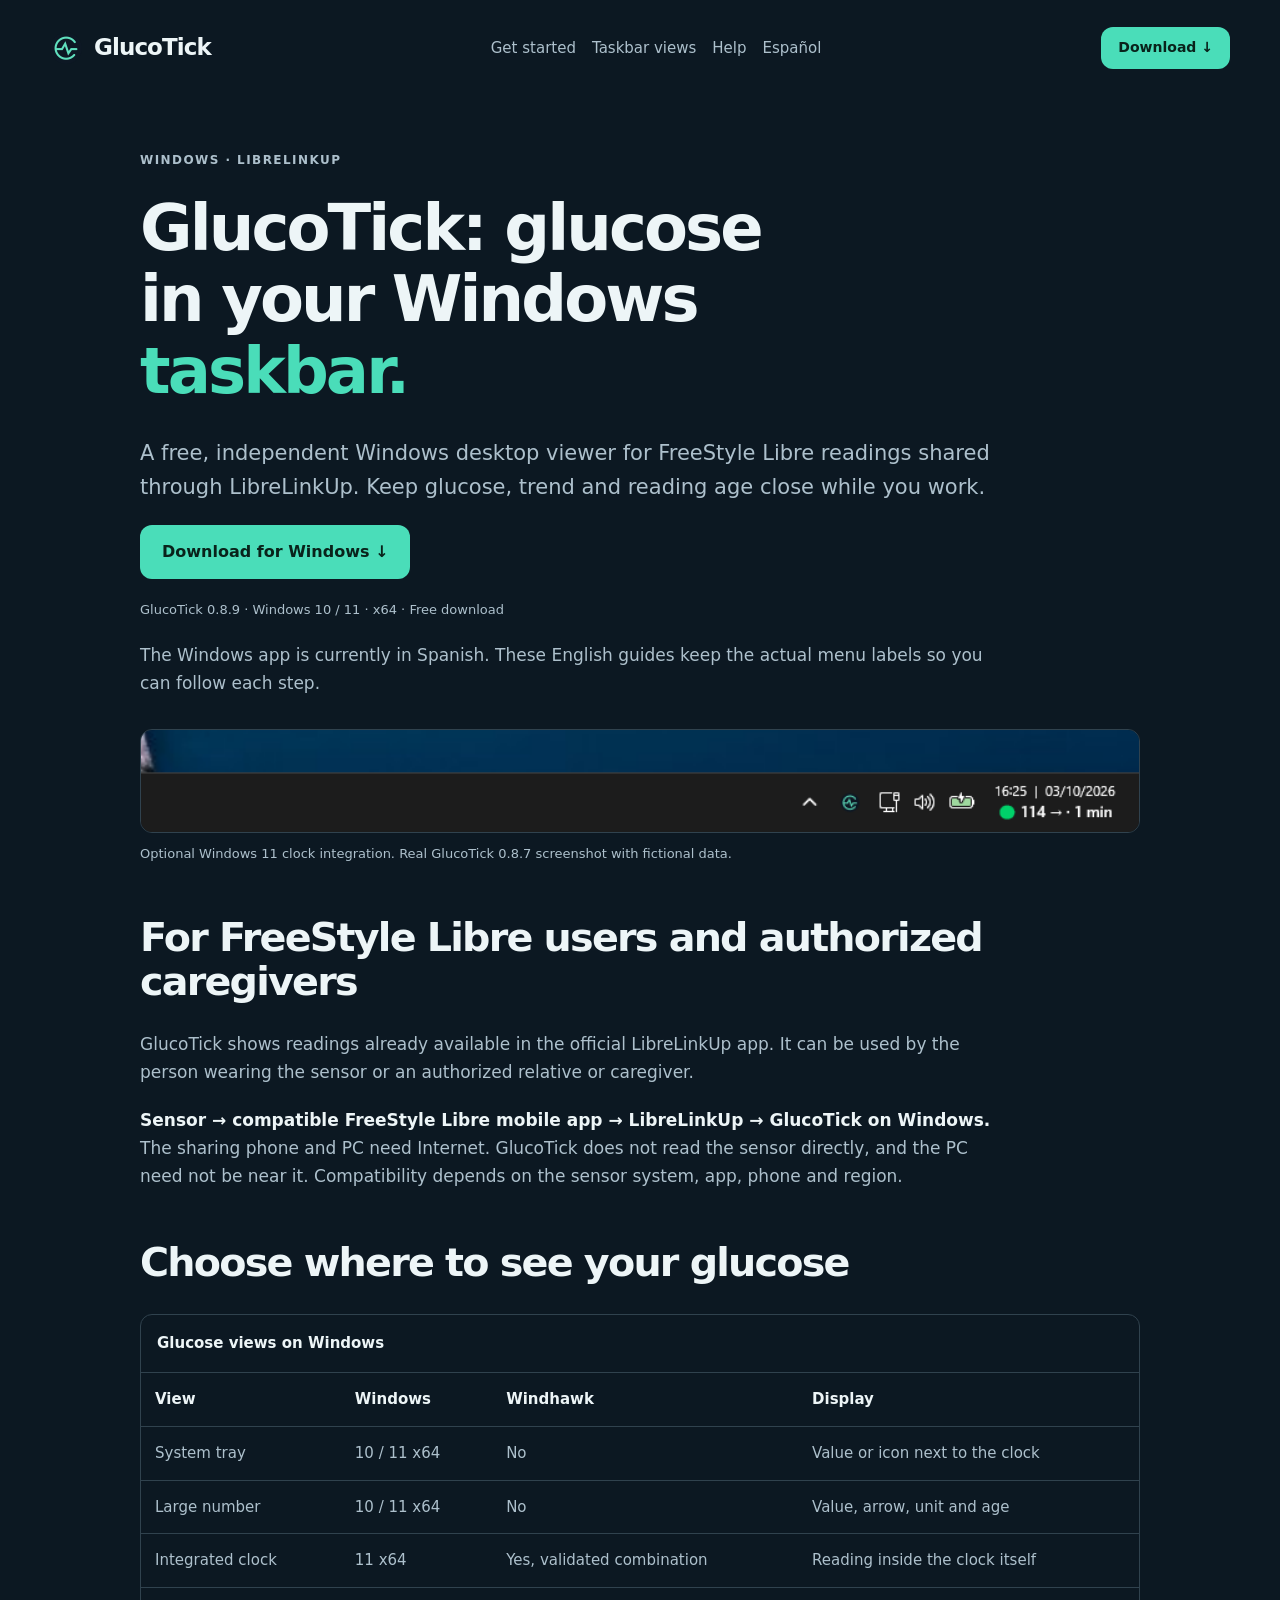
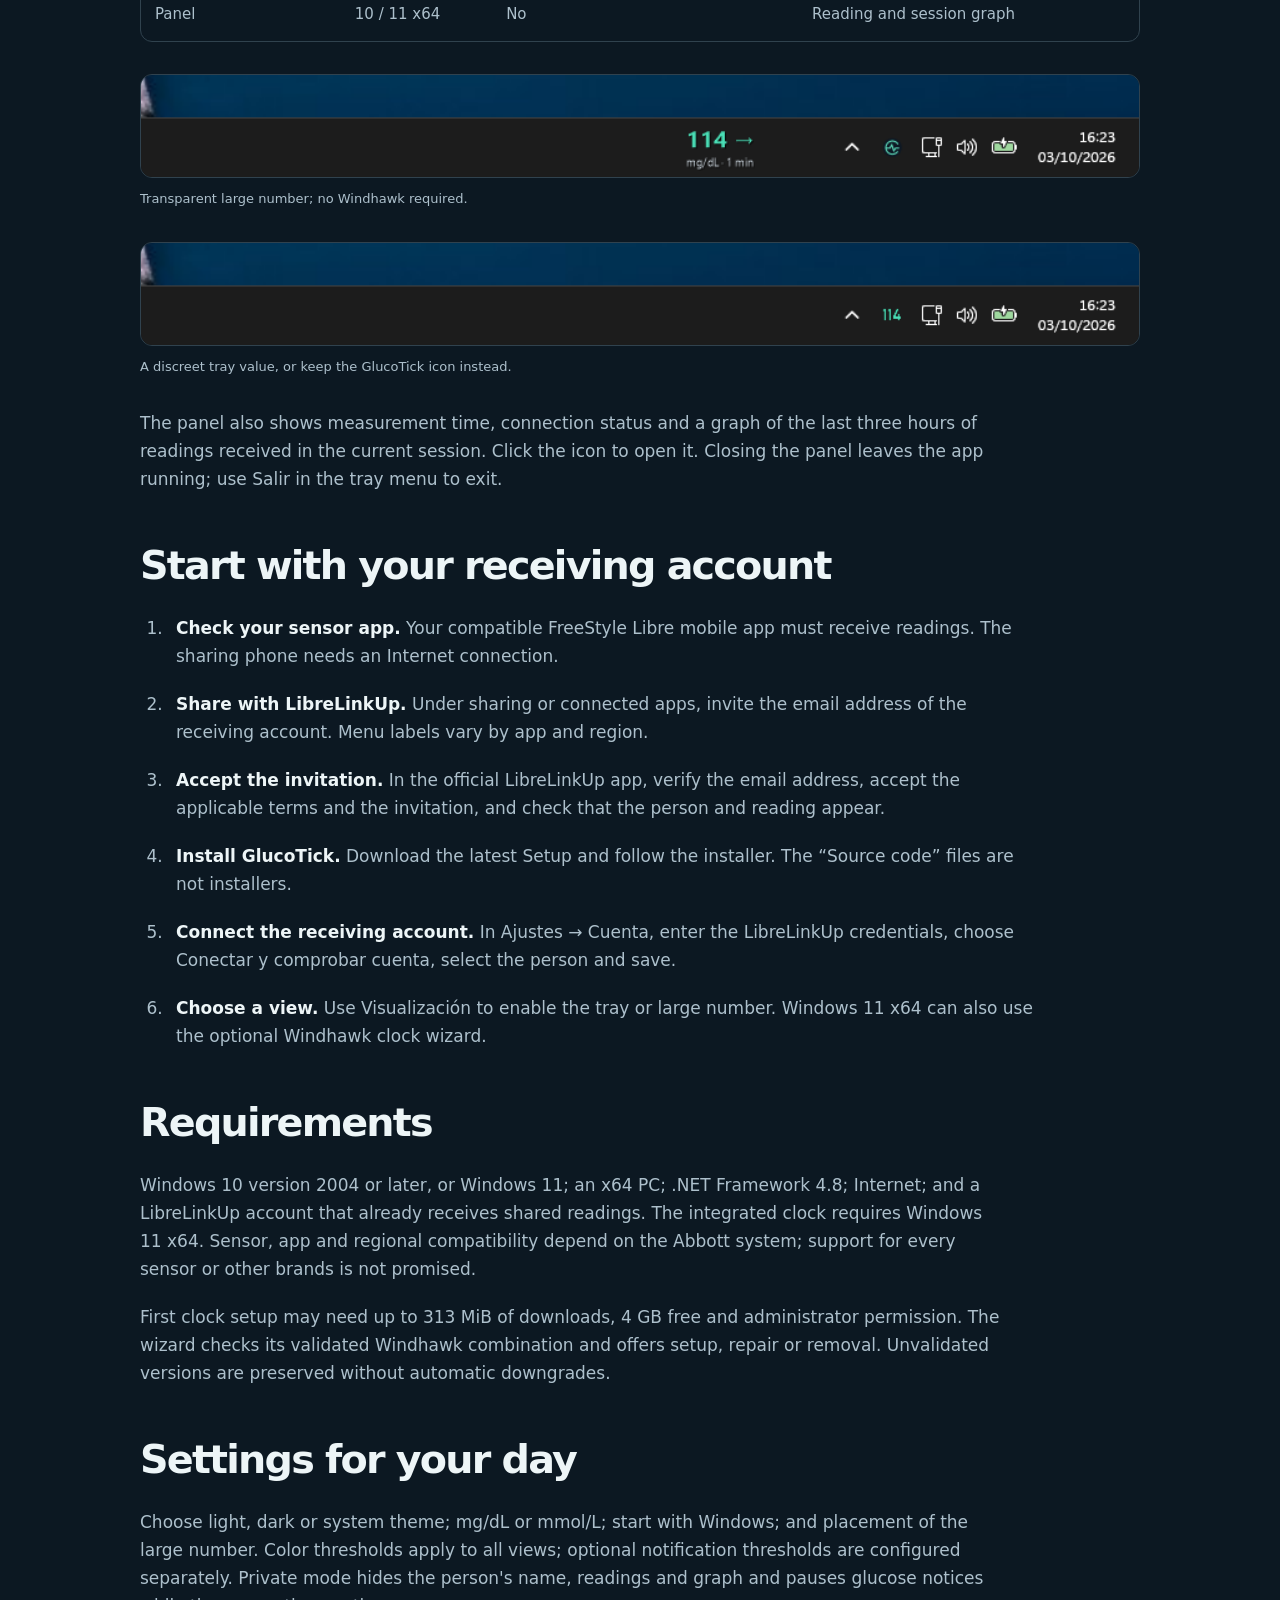
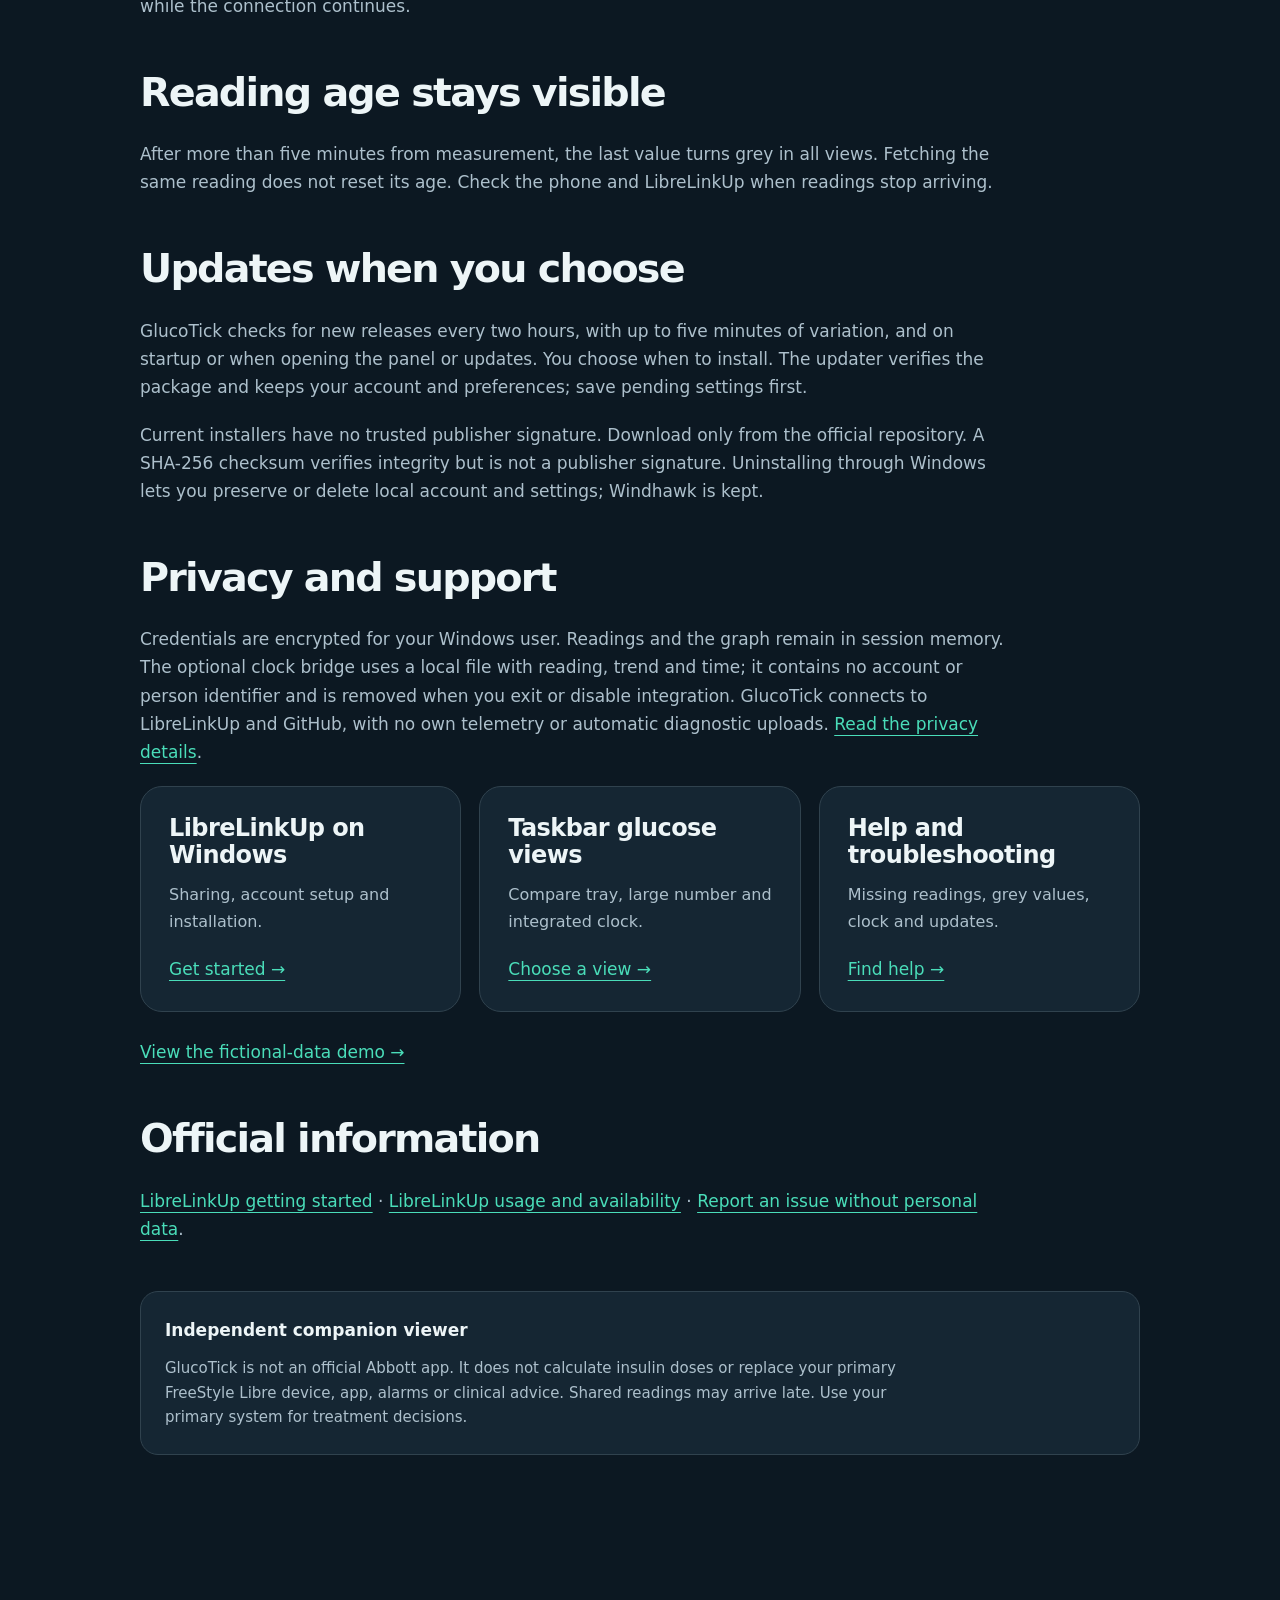
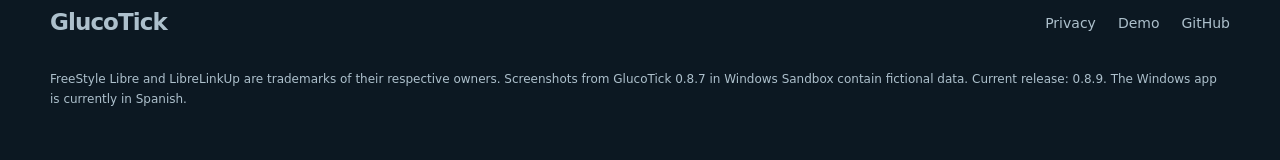
==== docs/en/index.html @ e8628e53 "Improve discovery with Windows guides, English pages and sitemap" ====
<!doctype html><html lang="en"><head><meta charset="utf-8"><meta name="viewport" content="width=device-width,initial-scale=1"><title>GlucoTick: glucose in the Windows taskbar with LibreLinkUp</title><meta name="description" content="View shared FreeStyle Libre glucose readings in the Windows taskbar, system tray or clock. Free independent LibreLinkUp viewer for Windows 10 and 11."><link rel="canonical" href="https://tiri14.github.io/glucotick-releases/en/"><link rel="alternate" hreflang="es" href="https://tiri14.github.io/glucotick-releases/"><link rel="alternate" hreflang="en" href="https://tiri14.github.io/glucotick-releases/en/"><link rel="alternate" hreflang="x-default" href="https://tiri14.github.io/glucotick-releases/"><meta property="og:type" content="website"><meta property="og:locale" content="en_US"><meta property="og:title" content="GlucoTick: glucose in the Windows taskbar with LibreLinkUp"><meta property="og:description" content="View shared FreeStyle Libre glucose readings in the Windows taskbar, system tray or clock. Free independent LibreLinkUp viewer for Windows 10 and 11."><meta property="og:url" content="https://tiri14.github.io/glucotick-releases/en/"><meta property="og:image" content="https://tiri14.github.io/glucotick-releases/assets/panel-dark.png"><meta property="og:image:alt" content="GlucoTick panel with fictional readings"><meta name="twitter:card" content="summary_large_image"><meta name="theme-color" content="#0c1822"><link rel="icon" href="../assets/icon.png?v=2"><link rel="stylesheet" href="../styles.css"><script src="../app.js" defer></script><script type="application/ld+json">{"@context":"https://schema.org","@type":"SoftwareApplication","@id":"https://tiri14.github.io/glucotick-releases/#software","name":"GlucoTick","url":"https://tiri14.github.io/glucotick-releases/en/","description":"Free independent Windows viewer for glucose readings shared through LibreLinkUp.","operatingSystem":"Windows 10 2004+ / Windows 11, x64","applicationCategory":"HealthApplication","softwareVersion":"0.8.9","inLanguage":"es","downloadUrl":"https://github.com/tiri14/glucotick-releases/releases/latest","image":"https://tiri14.github.io/glucotick-releases/assets/panel-dark.png","screenshot":["https://tiri14.github.io/glucotick-releases/assets/windows-reloj-integrado.png","https://tiri14.github.io/glucotick-releases/assets/windows-numero-grande.png","https://tiri14.github.io/glucotick-releases/assets/windows-bandeja-glucosa.png"],"isAccessibleForFree":true,"offers":{"@type":"Offer","price":"0","priceCurrency":"EUR"}}</script><meta name="google-site-verification" content="NPuLLoEbjzZInAn9EcNoolkDXoaoFBTy5Hxaxpm5AkI"></head><body><a class="skip" href="#contenido">Skip to content</a><header class="header wrap"><a class="brand" href="./"><img src="../assets/icon.png?v=2" width="32" height="32" alt="">GlucoTick</a><nav aria-label="Main"><a href="librelinkup-windows.html">Get started</a><a href="glucose-windows-taskbar.html">Taskbar views</a><a href="help.html">Help</a><a href="https://tiri14.github.io/glucotick-releases/" lang="es">Español</a></nav><a class="button small download" href="https://github.com/tiri14/glucotick-releases/releases/latest">Download ↓</a></header><main id="contenido" class="section wrap guide"><p class="eyebrow">WINDOWS · LIBRELINKUP</p><h1>GlucoTick: glucose<br>in your Windows<br><em>taskbar.</em></h1><p class="lead">A free, independent Windows desktop viewer for FreeStyle Libre readings shared through LibreLinkUp. Keep glucose, trend and reading age close while you work.</p><p><a class="button download" href="https://github.com/tiri14/glucotick-releases/releases/latest">Download for Windows ↓</a></p><p id="release-info" class="download-info">GlucoTick 0.8.9 · Windows 10 / 11 · x64 · Free download</p><p>The Windows app is currently in Spanish. These English guides keep the actual menu labels so you can follow each step.</p><figure class="guide-shot"><a href="../assets/windows-reloj-integrado.png"><img src="../assets/windows-reloj-integrado.png" width="800" height="82" alt="Windows clock with fictional glucose reading 114" loading="lazy"></a><figcaption>Optional Windows 11 clock integration. Real GlucoTick 0.8.7 screenshot with fictional data.</figcaption></figure><h2>For FreeStyle Libre users and authorized caregivers</h2><p>GlucoTick shows readings already available in the official LibreLinkUp app. It can be used by the person wearing the sensor or an authorized relative or caregiver.</p><p><strong>Sensor → compatible FreeStyle Libre mobile app → LibreLinkUp → GlucoTick on Windows.</strong> The sharing phone and PC need Internet. GlucoTick does not read the sensor directly, and the PC need not be near it. Compatibility depends on the sensor system, app, phone and region.</p><h2>Choose where to see your glucose</h2><div class="table-scroll"><table><caption>Glucose views on Windows</caption><thead><tr><th>View</th><th>Windows</th><th>Windhawk</th><th>Display</th></tr></thead><tbody><tr><td>System tray</td><td>10 / 11 x64</td><td>No</td><td>Value or icon next to the clock</td></tr><tr><td>Large number</td><td>10 / 11 x64</td><td>No</td><td>Value, arrow, unit and age</td></tr><tr><td>Integrated clock</td><td>11 x64</td><td>Yes, validated combination</td><td>Reading inside the clock itself</td></tr><tr><td>Panel</td><td>10 / 11 x64</td><td>No</td><td>Reading and session graph</td></tr></tbody></table></div><figure class="guide-shot"><a href="../assets/windows-numero-grande.png"><img src="../assets/windows-numero-grande.png" width="800" height="82" alt="Large fictional glucose reading 114 on the taskbar" loading="lazy"></a><figcaption>Transparent large number; no Windhawk required.</figcaption></figure><figure class="guide-shot"><a href="../assets/windows-bandeja-glucosa.png"><img src="../assets/windows-bandeja-glucosa.png" width="800" height="82" alt="Fictional glucose reading 114 in the Windows system tray" loading="lazy"></a><figcaption>A discreet tray value, or keep the GlucoTick icon instead.</figcaption></figure><p>The panel also shows measurement time, connection status and a graph of the last three hours of readings received in the current session. Click the icon to open it. Closing the panel leaves the app running; use Salir in the tray menu to exit.</p><h2>Start with your receiving account</h2><ol class="guide-steps"><li><strong>Check your sensor app.</strong> Your compatible FreeStyle Libre mobile app must receive readings. The sharing phone needs an Internet connection.</li><li><strong>Share with LibreLinkUp.</strong> Under sharing or connected apps, invite the email address of the receiving account. Menu labels vary by app and region.</li><li><strong>Accept the invitation.</strong> In the official LibreLinkUp app, verify the email address, accept the applicable terms and the invitation, and check that the person and reading appear.</li><li><strong>Install GlucoTick.</strong> Download the latest Setup and follow the installer. The “Source code” files are not installers.</li><li><strong>Connect the receiving account.</strong> In Ajustes → Cuenta, enter the LibreLinkUp credentials, choose Conectar y comprobar cuenta, select the person and save.</li><li><strong>Choose a view.</strong> Use Visualización to enable the tray or large number. Windows 11 x64 can also use the optional Windhawk clock wizard.</li></ol><h2>Requirements</h2><p>Windows 10 version 2004 or later, or Windows 11; an x64 PC; .NET Framework 4.8; Internet; and a LibreLinkUp account that already receives shared readings. The integrated clock requires Windows 11 x64. Sensor, app and regional compatibility depend on the Abbott system; support for every sensor or other brands is not promised.</p><p>First clock setup may need up to 313 MiB of downloads, 4 GB free and administrator permission. The wizard checks its validated Windhawk combination and offers setup, repair or removal. Unvalidated versions are preserved without automatic downgrades.</p><h2>Settings for your day</h2><p>Choose light, dark or system theme; mg/dL or mmol/L; start with Windows; and placement of the large number. Color thresholds apply to all views; optional notification thresholds are configured separately. Private mode hides the person's name, readings and graph and pauses glucose notices while the connection continues.</p><h2>Reading age stays visible</h2><p>After more than five minutes from measurement, the last value turns grey in all views. Fetching the same reading does not reset its age. Check the phone and LibreLinkUp when readings stop arriving.</p><h2>Updates when you choose</h2><p>GlucoTick checks for new releases every two hours, with up to five minutes of variation, and on startup or when opening the panel or updates. You choose when to install. The updater verifies the package and keeps your account and preferences; save pending settings first.</p><p>Current installers have no trusted publisher signature. Download only from the official repository. A SHA-256 checksum verifies integrity but is not a publisher signature. Uninstalling through Windows lets you preserve or delete local account and settings; Windhawk is kept.</p><h2>Privacy and support</h2><p>Credentials are encrypted for your Windows user. Readings and the graph remain in session memory. The optional clock bridge uses a local file with reading, trend and time; it contains no account or person identifier and is removed when you exit or disable integration. GlucoTick connects to LibreLinkUp and GitHub, with no own telemetry or automatic diagnostic uploads. <a href="privacy.html">Read the privacy details</a>.</p><div class="view-grid"><article class="view-card"><h3>LibreLinkUp on Windows</h3><p>Sharing, account setup and installation.</p><a href="librelinkup-windows.html">Get started →</a></article><article class="view-card"><h3>Taskbar glucose views</h3><p>Compare tray, large number and integrated clock.</p><a href="glucose-windows-taskbar.html">Choose a view →</a></article><article class="view-card"><h3>Help and troubleshooting</h3><p>Missing readings, grey values, clock and updates.</p><a href="help.html">Find help →</a></article></div><p class="guide-demo-link"><a href="demo.html">View the fictional-data demo →</a></p><h2>Official information</h2><p><a href="https://www.librelinkup.com/articles/getting-started">LibreLinkUp getting started</a> · <a href="https://www.librelinkup.com/">LibreLinkUp usage and availability</a> · <a href="https://github.com/tiri14/glucotick-releases/issues">Report an issue without personal data</a>.</p><aside class="guide-note"><strong>Independent companion viewer</strong><p>GlucoTick is not an official Abbott app. It does not calculate insulin doses or replace your primary FreeStyle Libre device, app, alarms or clinical advice. Shared readings may arrive late. Use your primary system for treatment decisions.</p></aside></main><footer class="wrap footer"><a class="brand" href="./">GlucoTick</a><div><a href="privacy.html">Privacy</a><a href="demo.html">Demo</a><a href="https://github.com/tiri14/glucotick-releases">GitHub</a></div><p>FreeStyle Libre and LibreLinkUp are trademarks of their respective owners. Screenshots from GlucoTick 0.8.7 in Windows Sandbox contain fictional data. Current release: 0.8.9. The Windows app is currently in Spanish.</p></footer></body></html>
---- docs/styles.css ----
:root{color-scheme:dark;--bg:#0c1822;--surface:#152633;--text:#edf5f7;--muted:#adc0cc;--mint:#4addb9;--line:#30424e;font-family:"Segoe UI",system-ui,sans-serif;scroll-behavior:smooth}*{box-sizing:border-box}body{margin:0;background:var(--bg);color:var(--text);font-size:17px;line-height:1.65}a{color:var(--mint);text-underline-offset:5px}a:hover{color:#9cf5de}a:focus-visible,summary:focus-visible{outline:3px solid #fff;outline-offset:5px}img{max-width:100%;height:auto;display:block}figure{margin:0}h1,h2,h3,p{margin-top:0}h1,h2,h3{line-height:1.12;letter-spacing:-.045em}h1{font-size:clamp(52px,6vw,86px);font-weight:650;margin-bottom:28px}h1 em{font-style:normal;color:var(--mint)}h2{font-size:clamp(34px,4vw,52px);font-weight:630;margin-bottom:26px}h3{font-size:24px;font-weight:600;letter-spacing:-.025em;margin-bottom:14px}p{margin-bottom:20px}.wrap{width:min(1180px,calc(100% - 64px));margin-inline:auto}.header{min-height:96px;display:flex;align-items:center;justify-content:space-between;gap:22px}.brand{font-size:23px;font-weight:650;display:flex;align-items:center;gap:12px;color:var(--text);text-decoration:none;letter-spacing:-.04em}.header nav{display:flex;gap:30px;font-size:15px}.header nav a,.footer a{color:var(--muted);text-decoration:none}.button{display:inline-flex;align-items:center;justify-content:center;gap:24px;background:var(--mint);color:#09231b;text-decoration:none;padding:16px 22px;border-radius:12px;font-size:16px;font-weight:650;line-height:1.4;min-height:54px;transition:background .2s,transform .2s}.button:hover{color:#09231b;background:#7beccf;transform:translateY(-2px)}.button.small{padding:10px 17px;min-height:42px;font-size:14px}.hero{display:grid;grid-template-columns:1.05fr .85fr;gap:70px;align-items:center;padding-block:70px 80px}.eyebrow{font-size:12px;font-weight:700;letter-spacing:.12em;color:var(--mint);margin-bottom:22px}.dot{display:inline-block;width:7px;height:7px;border-radius:50%;background:var(--mint);margin-right:8px}.lead{font-size:21px;line-height:1.65;color:var(--muted);max-width:440px}.actions{display:flex;align-items:center;gap:25px;flex-wrap:wrap;margin-top:30px}.text-link{font-size:15px;font-weight:600;text-decoration:none}.download-info{font-size:13px;color:var(--muted);margin-top:16px}.hero-facts{display:flex;gap:12px;flex-wrap:wrap;font-size:12px;margin-top:35px;color:var(--muted)}.hero-facts span{border:1px solid var(--line);border-radius:50px;padding:6px 10px}.hero-image{position:relative;isolation:isolate}.hero-image>img{width:100%;border-radius:15px;border:1px solid #41535b;box-shadow:0 30px 100px #0005;position:relative}.image-glow{position:absolute;inset:-40px;background:radial-gradient(ellipse,#26d7ad20,transparent 65%);z-index:-1}.hero-image figcaption{font-size:12px;color:var(--muted);text-align:center;margin-top:15px}.intro-band{border-block:1px solid var(--line);background:#12212b}.intro-band .wrap{padding-block:28px;display:flex;justify-content:space-between;gap:20px;align-items:center}.intro-band p{margin:0;font-size:21px}.intro-band span{font-size:15px;color:var(--muted)}.section{padding-block:94px;scroll-margin-top:22px}.section-top{display:grid;grid-template-columns:1fr .65fr;gap:70px;align-items:end;margin-bottom:28px}.section-top>p{color:var(--muted);max-width:440px}.view-grid{display:grid;grid-template-columns:repeat(3,1fr);gap:18px}.view-card{padding:28px;background:var(--surface);border:1px solid var(--line);border-radius:22px;display:flex;flex-direction:column}.card-index{font-size:11px;letter-spacing:.1em;color:var(--muted);font-weight:600}.view-card p{font-size:16px;color:var(--muted)}.view-card small{font-size:11px;color:var(--muted);margin-top:auto;padding-top:14px}.tray-demo,.taskbar-demo,.clock-demo{height:132px;display:flex;align-items:center;justify-content:center;gap:24px;color:var(--mint);margin-bottom:15px}.tray-demo strong{font-size:40px}.or{font-size:13px;color:var(--muted)}.taskbar-demo{background:radial-gradient(ellipse at center,#273843,transparent 70%)}.taskbar-demo img{width:208px}.clock-demo{gap:20px}.clock-reading{font-size:25px;font-weight:650}.clock-demo>span:last-child{text-align:center;color:var(--text);line-height:1.3;font-size:19px}.clock-demo small{font-size:11px;display:block;padding:0;margin:0}.detail-section,.freshness,.clock-section{display:grid;grid-template-columns:1fr .85fr;gap:85px;align-items:center}.detail-copy>p,.freshness p,.clock-section p{color:var(--muted)}.feature-list{padding:0;margin:32px 0 0;list-style:none}.feature-list li{border-top:1px solid var(--line);padding:20px 0}.feature-list strong,.feature-list span{display:block}.feature-list strong{font-size:17px;margin-bottom:7px}.feature-list span{font-size:15px;color:var(--muted)}.screen img{border-radius:14px;border:1px solid #41535b;box-shadow:0 20px 55px #0003}.screen figcaption,.caption{font-size:12px;color:var(--muted);margin-top:15px}.freshness{background:#182632;border-radius:28px;padding:48px;gap:65px}.stale-screen{max-width:360px;justify-self:center}.freshness h2{font-size:40px}.settings-grid{display:grid;grid-template-columns:1fr 1fr;gap:40px 32px}.settings-grid article>p{color:var(--muted);font-size:16px;min-height:80px}.settings-grid h3{margin-top:12px}.settings-grid img{border-radius:12px;border:1px solid var(--line)}.settings-grid a{display:block;transition:transform .2s}.settings-grid a:hover{transform:translateY(-3px)}.steps{padding:0;list-style:none;display:grid;grid-template-columns:repeat(3,1fr);gap:40px;margin-top:40px}.steps li>span{display:inline-flex;justify-content:center;align-items:center;border:1px solid #4addb960;border-radius:50%;width:44px;height:44px;color:var(--mint);margin-bottom:22px}.steps p{font-size:16px;color:var(--muted)}.requirements{display:grid;grid-template-columns:160px 1fr;gap:28px;border-top:1px solid var(--line);padding-top:26px;margin-top:36px;font-size:14px}.requirements p{color:var(--muted);margin:0}.clock-section{border-block:1px solid var(--line)}.plain-list{padding-left:22px;color:var(--muted);font-size:15px}.plain-list li{margin-bottom:9px}.muted{color:var(--muted);font-size:14px}.two-cards{display:grid;grid-template-columns:1fr 1fr;gap:24px}.info-card{border:1px solid var(--line);border-radius:24px;padding:36px;background:var(--surface)}.symbol{display:block;color:var(--mint);font-size:38px;margin-bottom:22px}.info-card h2{font-size:36px}.info-card p:not(.eyebrow){color:var(--muted);font-size:16px}.faq{max-width:860px;padding-top:20px}details{border-bottom:1px solid var(--line);padding:21px 0}summary{font-size:19px;cursor:pointer;list-style:none;padding-right:35px;position:relative;font-weight:550}summary::-webkit-details-marker{display:none}summary:after{content:'+';position:absolute;right:4px;top:0;color:var(--mint);font-size:24px}details[open] summary:after{content:'−'}details p{color:var(--muted);font-size:16px;margin:20px 0 4px;max-width:70ch}.final-cta{display:flex;justify-content:space-between;align-items:center;gap:40px;padding:48px;background:linear-gradient(120deg,#1c3f3b,#173039);border:1px solid #36574e;border-radius:28px}.final-cta h2{margin:0}.final-cta .muted{max-width:290px;margin-top:15px;margin-bottom:0}.footer{padding-block:55px 30px;display:flex;gap:28px;flex-wrap:wrap;justify-content:space-between;align-items:center}.footer>div{display:flex;gap:22px;font-size:14px}.footer>p{flex-basis:100%;font-size:12px;color:var(--muted);margin-top:0}.skip{position:absolute;top:-100px;left:10px;padding:12px;background:var(--surface);z-index:10}.skip:focus{top:10px}.privacy{max-width:780px;min-height:70vh}.privacy p,.privacy li{color:var(--muted)}
@media(max-width:1000px){.hero{gap:35px}.hero-facts{margin-top:20px}.view-card{padding:22px}.view-grid{gap:12px}.clock-reading{font-size:20px}.detail-section,.clock-section{gap:40px}.freshness{gap:30px}.section-top{gap:35px}.hero h1{font-size:60px}}
@media(max-width:760px){.wrap{width:calc(100% - 40px)}.header{min-height:80px}.header nav{display:none}.brand{font-size:21px}.hero{grid-template-columns:1fr;gap:45px;padding-block:42px 54px}.hero h1{font-size:clamp(46px,10vw,70px)}.lead{font-size:19px}.hero-image{max-width:420px;width:90%;justify-self:center}.intro-band .wrap{display:block}.intro-band p{font-size:18px;margin-bottom:6px}.intro-band span{font-size:14px}.section{padding-block:60px}.section-top{display:block;margin-bottom:28px}.section-top>p{max-width:none}.view-grid,.detail-section,.freshness,.clock-section,.settings-grid,.steps,.two-cards{grid-template-columns:1fr;gap:24px}.view-card{padding:28px}.view-card small{margin-top:0}.tray-demo,.taskbar-demo,.clock-demo{height:90px}.clock-reading{font-size:25px}.detail-section>.screen{max-width:420px;justify-self:center;width:90%}.freshness{padding:28px}.freshness h2{font-size:34px}.stale-screen{width:85%;max-width:350px}.settings-grid{gap:40px}.settings-grid article>p{min-height:0}.steps{gap:24px}.steps li{display:grid;grid-template-columns:44px 1fr;column-gap:20px}.steps li>span{grid-row:1/3}.steps h3{font-size:22px;margin-top:8px}.steps p{grid-column:2}.requirements{grid-template-columns:1fr;gap:8px}.info-card{padding:28px}.info-card h2{font-size:32px}.faq summary{font-size:17px}.final-cta{padding:28px;display:block}.final-cta h2{margin-bottom:28px}.footer{padding-top:38px}.footer>div{gap:18px}.actions{gap:18px}.hero-facts{gap:8px}}
@media(prefers-reduced-motion:reduce){:root{scroll-behavior:auto}*,*:before,*:after{transition:none!important}}
@media(forced-colors:active){.button,.view-card,.info-card,.final-cta,.freshness{border:1px solid CanvasText}.dot{background:CanvasText}}
.hero-image .image-glow{inset:0}.hero>* ,.view-grid>* ,.section-top>* ,.detail-section>* ,.freshness>* ,.clock-section>* ,.two-cards>*{min-width:0}
@media(max-width:760px){.header{flex-wrap:wrap;padding-block:16px}.header nav{display:flex;order:3;flex-basis:100%;justify-content:space-between;gap:12px}.header nav a{min-height:35px;display:inline-flex;align-items:center}}
.native-gallery{padding-top:32px}.gallery-tabs{display:flex;gap:8px;padding:7px;border:1px solid var(--line);background:#10202b;border-radius:18px;margin-bottom:18px}.gallery-tabs[hidden]{display:none}.gallery-tabs button{flex:1;border:0;border-radius:12px;padding:14px 10px;min-height:52px;font:600 14px/1.4 "Segoe UI",system-ui,sans-serif;background:transparent;color:var(--muted);cursor:pointer;text-align:center;transition:background .2s,color .2s}.gallery-tabs button span{font-size:11px;opacity:.7;margin-right:7px}.gallery-tabs button:hover{background:#243b47;color:var(--text)}.gallery-tabs button[aria-selected=true]{background:var(--mint);color:#09231b}.gallery-tabs button:focus-visible{outline:3px solid #fff;outline-offset:3px}.gallery-stage{border:1px solid var(--line);border-radius:24px;overflow:hidden;background:radial-gradient(ellipse at 80% 35%,#24473d44,transparent 75%),#142430}.native-shot{padding:28px 32px 32px}.native-shot+.native-shot{border-top:1px solid var(--line)}.gallery-enhanced .native-shot+.native-shot{border-top:0}.native-shot[hidden]{display:none}.capture-heading{display:flex;gap:16px;justify-content:space-between;align-items:center}.capture-heading>span{font-size:11px;font-weight:650;letter-spacing:.09em;color:var(--muted)}.capture-heading i{display:inline-block;width:6px;height:6px;border-radius:50%;background:var(--mint);margin-right:8px}.capture-heading a{font-size:13px;text-decoration:none}.capture-image{display:flex;justify-content:flex-end;max-width:800px;margin:40px auto 32px;border:1px solid #466372;border-radius:14px;overflow:hidden;box-shadow:0 22px 50px #0004;background:#092232}.capture-image img{display:block;width:800px;max-width:100%;height:auto;flex-shrink:0}.native-shot figcaption{display:grid;grid-template-columns:1fr 1fr;gap:42px;align-items:center}.native-shot figcaption .eyebrow{font-size:10px;display:block;margin:0 0 10px}.native-shot figcaption h3{font-size:28px;line-height:1.25;margin:0}.native-shot figcaption p{color:var(--muted);font-size:15px;margin:0}.native-shot figcaption p a{display:inline-block;margin-top:8px}.gallery-note{font-size:12px;color:var(--muted);max-width:82ch;margin:16px 0 0}
@media(max-width:760px){.gallery-tabs{display:grid;grid-template-columns:1fr 1fr;gap:6px}.gallery-tabs button{font-size:13px;padding:12px 7px;min-height:60px}.gallery-tabs button span{display:block;margin:0 0 2px}.native-shot{padding:22px 18px 26px}.capture-heading{gap:12px}.capture-heading>span{font-size:9px;letter-spacing:.04em}.capture-heading a{font-size:11px;white-space:nowrap}.capture-image{margin:30px 0 26px}.capture-image img{max-width:none;width:800px}.native-shot figcaption{grid-template-columns:1fr;gap:16px}.native-shot figcaption h3{font-size:24px}.native-gallery{padding-top:15px}.header nav{gap:9px;font-size:13px}}

/* Guides share the existing site design. */
.header nav{flex-wrap:wrap;gap:16px}.hero h1{font-size:clamp(40px,4.1vw,60px);line-height:1.13}.hero .lead{max-width:540px;font-size:19px}.guide{max-width:1000px;padding-top:55px}.guide h1{font-size:clamp(36px,5vw,66px);overflow-wrap:break-word}.guide h2{font-size:clamp(28px,3.1vw,40px);margin-top:50px;scroll-margin-top:24px}.guide p,.guide li{max-width:80ch;color:var(--muted)}.guide .lead{max-width:70ch}.guide strong{color:var(--text)}.guide-shot{margin:32px 0}.guide-shot img{width:100%;border-radius:12px;border:1px solid var(--line)}.guide-shot figcaption{font-size:13px;color:var(--muted);margin-top:10px}.guide-steps{padding-left:28px}.guide-steps li{padding-left:8px;margin-bottom:20px}.guide-note{margin-top:48px;border:1px solid var(--line);border-radius:18px;background:var(--surface);padding:24px}.guide-note p{font-size:15px;margin:12px 0 0}.guide-toc{display:flex;flex-wrap:wrap;gap:12px 22px}.guide-demo-link{margin-top:26px}.table-scroll{overflow-x:auto;margin:30px 0;border:1px solid var(--line);border-radius:12px}.table-scroll table{border-collapse:collapse;width:100%;font-size:15px;text-align:left}.table-scroll caption{text-align:left;padding:16px;color:var(--text);font-weight:600}.table-scroll th,.table-scroll td{padding:14px;border-top:1px solid var(--line);vertical-align:top}.table-scroll th{color:var(--text)}.table-scroll td{color:var(--muted)}.demo-scene{margin:35px 0;background:var(--surface);border:1px solid var(--line);border-radius:20px;padding:28px}.demo-scene h2{margin-top:0}.demo-scene img{width:100%;border:1px solid var(--line);border-radius:10px;margin:24px 0}.demo-scene[hidden],.demo-controls[hidden]{display:none}.demo-controls{display:flex;flex-wrap:wrap;gap:12px;align-items:center}.demo-controls button{font:600 15px/1.4 'Segoe UI',system-ui,sans-serif;cursor:pointer;padding:12px 18px;border-radius:10px;border:1px solid var(--line);background:var(--mint);color:#09231b;min-height:44px}.demo-controls button:focus-visible{outline:3px solid white;outline-offset:4px}.demo-controls #demo-status{flex-basis:100%;margin:0;font-size:14px}.demo-scene p{margin-bottom:0}
@media(max-width:760px){.header nav{justify-content:flex-start;gap:8px 18px}.hero h1{font-size:clamp(36px,8.5vw,58px)}.guide{padding-top:32px}.table-scroll th,.table-scroll td{padding:10px;font-size:13px}.demo-scene{padding:20px}.guide .view-grid{gap:18px}}
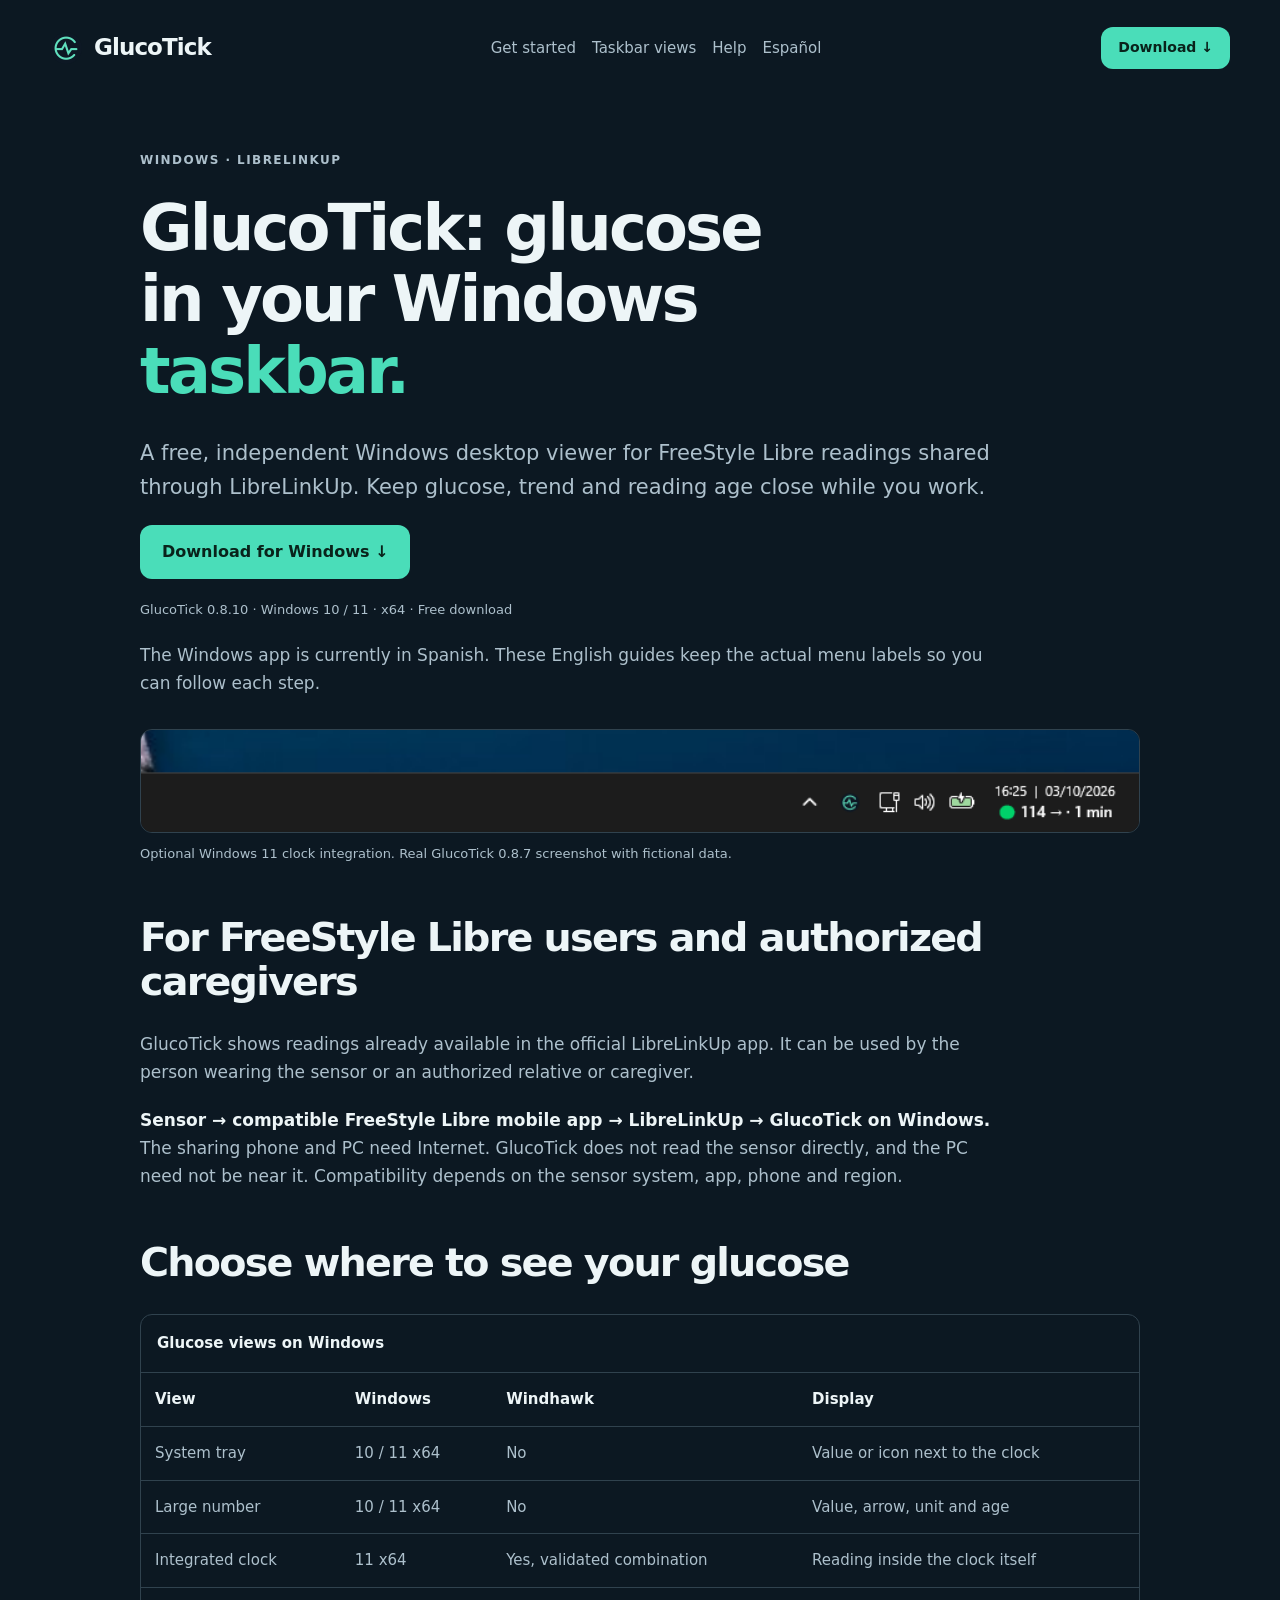
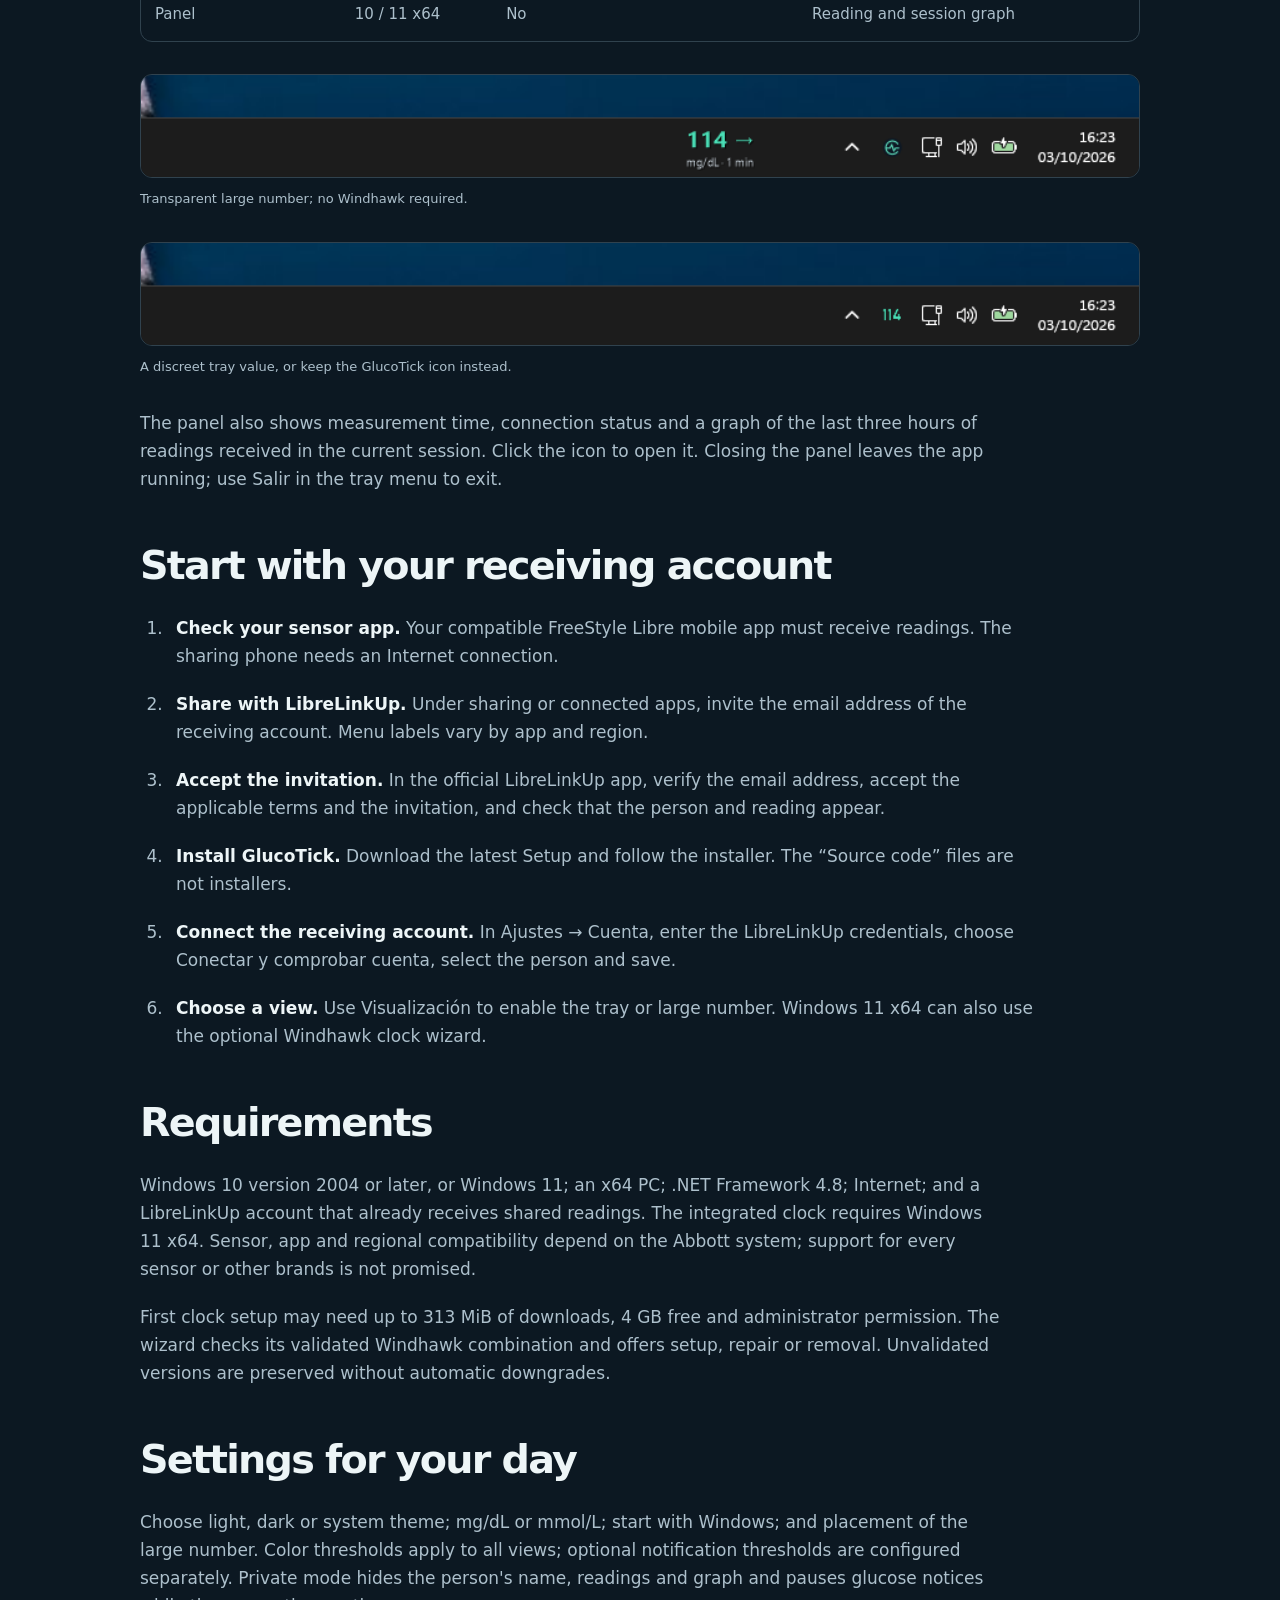
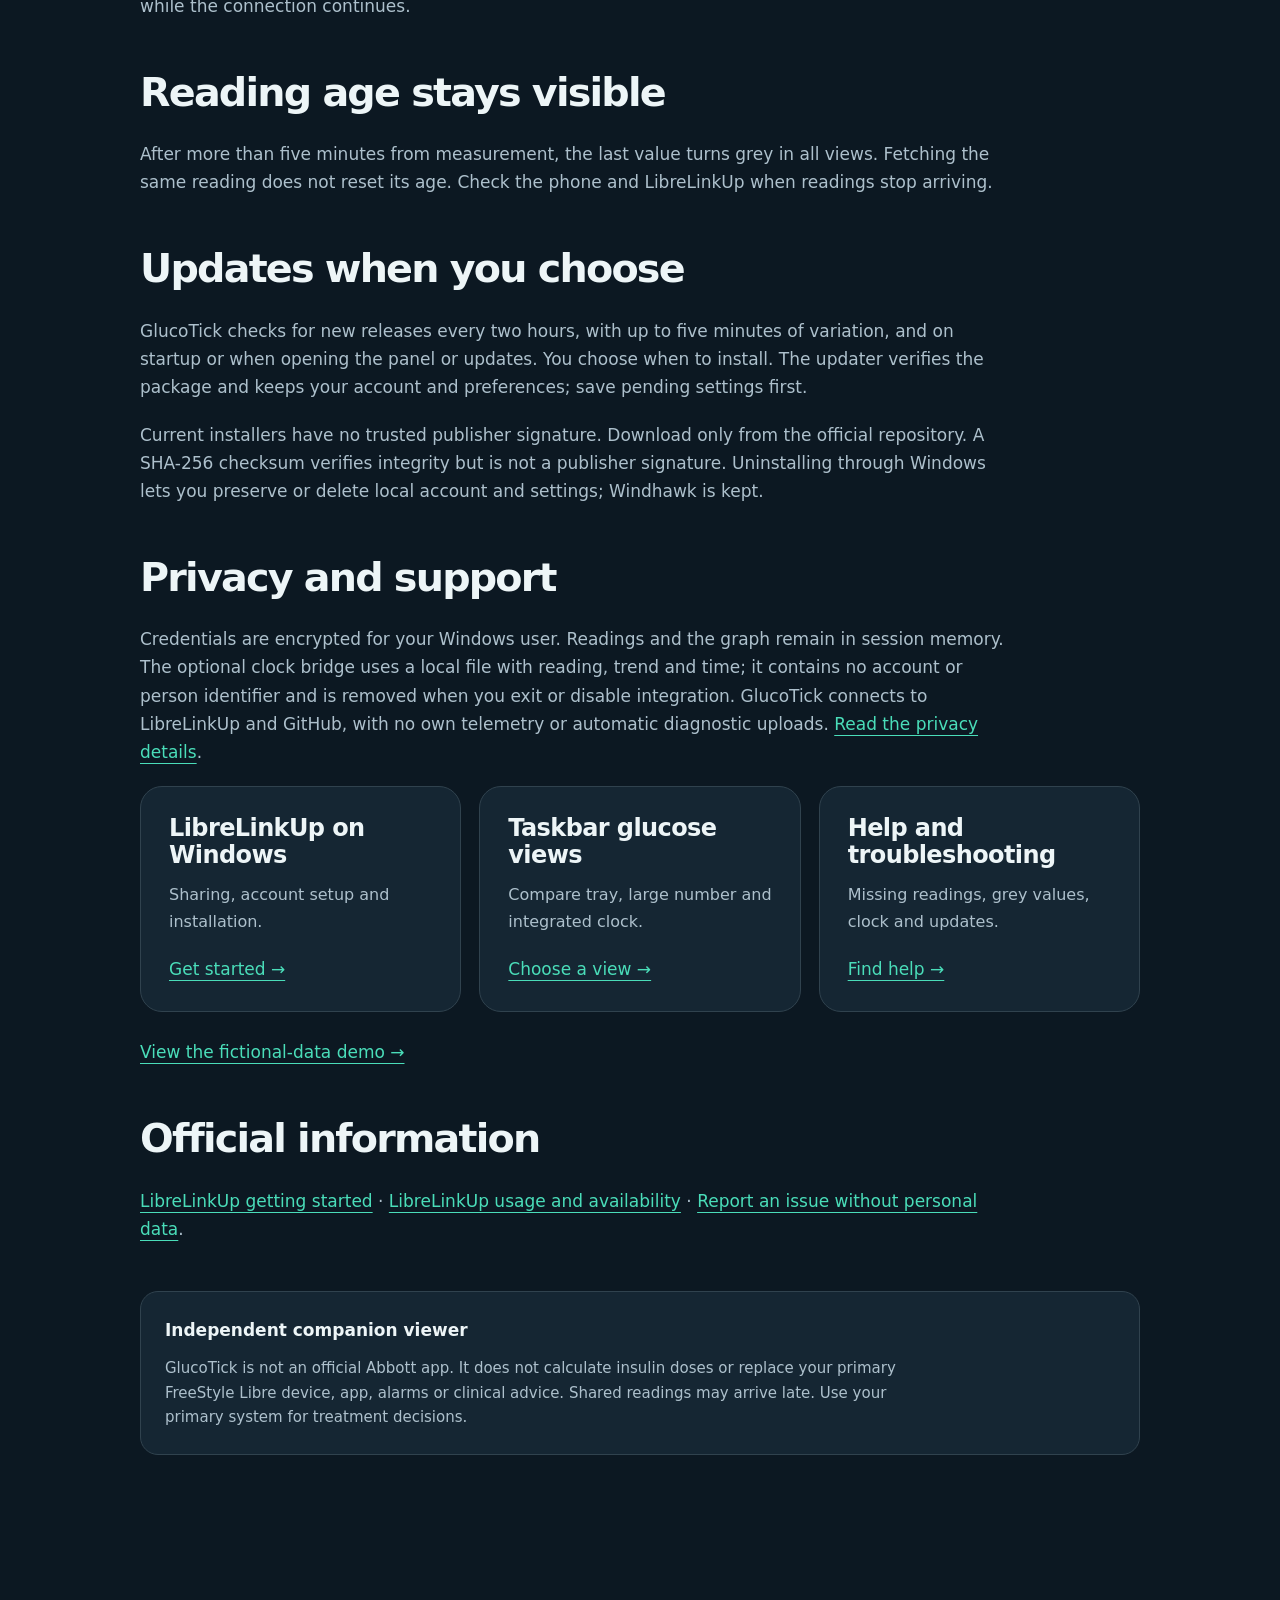
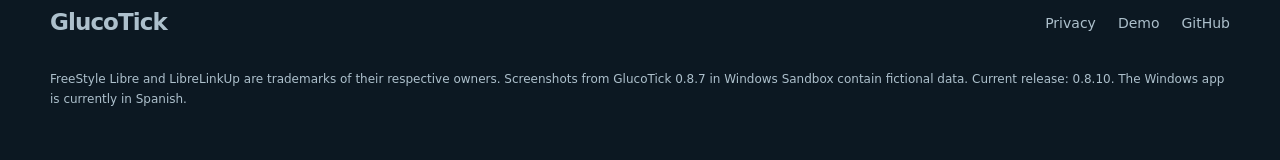
==== commit dbea9abe: "Update public downloads and recovery help for GlucoTick 0.8.10" ====
--- a/docs/en/index.html
+++ b/docs/en/index.html
@@ -1 +1 @@
-<!doctype html><html lang="en"><head><meta charset="utf-8"><meta name="viewport" content="width=device-width,initial-scale=1"><title>GlucoTick: glucose in the Windows taskbar with LibreLinkUp</title><meta name="description" content="View shared FreeStyle Libre glucose readings in the Windows taskbar, system tray or clock. Free independent LibreLinkUp viewer for Windows 10 and 11."><link rel="canonical" href="https://tiri14.github.io/glucotick-releases/en/"><link rel="alternate" hreflang="es" href="https://tiri14.github.io/glucotick-releases/"><link rel="alternate" hreflang="en" href="https://tiri14.github.io/glucotick-releases/en/"><link rel="alternate" hreflang="x-default" href="https://tiri14.github.io/glucotick-releases/"><meta property="og:type" content="website"><meta property="og:locale" content="en_US"><meta property="og:title" content="GlucoTick: glucose in the Windows taskbar with LibreLinkUp"><meta property="og:description" content="View shared FreeStyle Libre glucose readings in the Windows taskbar, system tray or clock. Free independent LibreLinkUp viewer for Windows 10 and 11."><meta property="og:url" content="https://tiri14.github.io/glucotick-releases/en/"><meta property="og:image" content="https://tiri14.github.io/glucotick-releases/assets/panel-dark.png"><meta property="og:image:alt" content="GlucoTick panel with fictional readings"><meta name="twitter:card" content="summary_large_image"><meta name="theme-color" content="#0c1822"><link rel="icon" href="../assets/icon.png?v=2"><link rel="stylesheet" href="../styles.css"><script src="../app.js" defer></script><script type="application/ld+json">{"@context":"https://schema.org","@type":"SoftwareApplication","@id":"https://tiri14.github.io/glucotick-releases/#software","name":"GlucoTick","url":"https://tiri14.github.io/glucotick-releases/en/","description":"Free independent Windows viewer for glucose readings shared through LibreLinkUp.","operatingSystem":"Windows 10 2004+ / Windows 11, x64","applicationCategory":"HealthApplication","softwareVersion":"0.8.9","inLanguage":"es","downloadUrl":"https://github.com/tiri14/glucotick-releases/releases/latest","image":"https://tiri14.github.io/glucotick-releases/assets/panel-dark.png","screenshot":["https://tiri14.github.io/glucotick-releases/assets/windows-reloj-integrado.png","https://tiri14.github.io/glucotick-releases/assets/windows-numero-grande.png","https://tiri14.github.io/glucotick-releases/assets/windows-bandeja-glucosa.png"],"isAccessibleForFree":true,"offers":{"@type":"Offer","price":"0","priceCurrency":"EUR"}}</script><meta name="google-site-verification" content="NPuLLoEbjzZInAn9EcNoolkDXoaoFBTy5Hxaxpm5AkI"></head><body><a class="skip" href="#contenido">Skip to content</a><header class="header wrap"><a class="brand" href="./"><img src="../assets/icon.png?v=2" width="32" height="32" alt="">GlucoTick</a><nav aria-label="Main"><a href="librelinkup-windows.html">Get started</a><a href="glucose-windows-taskbar.html">Taskbar views</a><a href="help.html">Help</a><a href="https://tiri14.github.io/glucotick-releases/" lang="es">Español</a></nav><a class="button small download" href="https://github.com/tiri14/glucotick-releases/releases/latest">Download ↓</a></header><main id="contenido" class="section wrap guide"><p class="eyebrow">WINDOWS · LIBRELINKUP</p><h1>GlucoTick: glucose<br>in your Windows<br><em>taskbar.</em></h1><p class="lead">A free, independent Windows desktop viewer for FreeStyle Libre readings shared through LibreLinkUp. Keep glucose, trend and reading age close while you work.</p><p><a class="button download" href="https://github.com/tiri14/glucotick-releases/releases/latest">Download for Windows ↓</a></p><p id="release-info" class="download-info">GlucoTick 0.8.9 · Windows 10 / 11 · x64 · Free download</p><p>The Windows app is currently in Spanish. These English guides keep the actual menu labels so you can follow each step.</p><figure class="guide-shot"><a href="../assets/windows-reloj-integrado.png"><img src="../assets/windows-reloj-integrado.png" width="800" height="82" alt="Windows clock with fictional glucose reading 114" loading="lazy"></a><figcaption>Optional Windows 11 clock integration. Real GlucoTick 0.8.7 screenshot with fictional data.</figcaption></figure><h2>For FreeStyle Libre users and authorized caregivers</h2><p>GlucoTick shows readings already available in the official LibreLinkUp app. It can be used by the person wearing the sensor or an authorized relative or caregiver.</p><p><strong>Sensor → compatible FreeStyle Libre mobile app → LibreLinkUp → GlucoTick on Windows.</strong> The sharing phone and PC need Internet. GlucoTick does not read the sensor directly, and the PC need not be near it. Compatibility depends on the sensor system, app, phone and region.</p><h2>Choose where to see your glucose</h2><div class="table-scroll"><table><caption>Glucose views on Windows</caption><thead><tr><th>View</th><th>Windows</th><th>Windhawk</th><th>Display</th></tr></thead><tbody><tr><td>System tray</td><td>10 / 11 x64</td><td>No</td><td>Value or icon next to the clock</td></tr><tr><td>Large number</td><td>10 / 11 x64</td><td>No</td><td>Value, arrow, unit and age</td></tr><tr><td>Integrated clock</td><td>11 x64</td><td>Yes, validated combination</td><td>Reading inside the clock itself</td></tr><tr><td>Panel</td><td>10 / 11 x64</td><td>No</td><td>Reading and session graph</td></tr></tbody></table></div><figure class="guide-shot"><a href="../assets/windows-numero-grande.png"><img src="../assets/windows-numero-grande.png" width="800" height="82" alt="Large fictional glucose reading 114 on the taskbar" loading="lazy"></a><figcaption>Transparent large number; no Windhawk required.</figcaption></figure><figure class="guide-shot"><a href="../assets/windows-bandeja-glucosa.png"><img src="../assets/windows-bandeja-glucosa.png" width="800" height="82" alt="Fictional glucose reading 114 in the Windows system tray" loading="lazy"></a><figcaption>A discreet tray value, or keep the GlucoTick icon instead.</figcaption></figure><p>The panel also shows measurement time, connection status and a graph of the last three hours of readings received in the current session. Click the icon to open it. Closing the panel leaves the app running; use Salir in the tray menu to exit.</p><h2>Start with your receiving account</h2><ol class="guide-steps"><li><strong>Check your sensor app.</strong> Your compatible FreeStyle Libre mobile app must receive readings. The sharing phone needs an Internet connection.</li><li><strong>Share with LibreLinkUp.</strong> Under sharing or connected apps, invite the email address of the receiving account. Menu labels vary by app and region.</li><li><strong>Accept the invitation.</strong> In the official LibreLinkUp app, verify the email address, accept the applicable terms and the invitation, and check that the person and reading appear.</li><li><strong>Install GlucoTick.</strong> Download the latest Setup and follow the installer. The “Source code” files are not installers.</li><li><strong>Connect the receiving account.</strong> In Ajustes → Cuenta, enter the LibreLinkUp credentials, choose Conectar y comprobar cuenta, select the person and save.</li><li><strong>Choose a view.</strong> Use Visualización to enable the tray or large number. Windows 11 x64 can also use the optional Windhawk clock wizard.</li></ol><h2>Requirements</h2><p>Windows 10 version 2004 or later, or Windows 11; an x64 PC; .NET Framework 4.8; Internet; and a LibreLinkUp account that already receives shared readings. The integrated clock requires Windows 11 x64. Sensor, app and regional compatibility depend on the Abbott system; support for every sensor or other brands is not promised.</p><p>First clock setup may need up to 313 MiB of downloads, 4 GB free and administrator permission. The wizard checks its validated Windhawk combination and offers setup, repair or removal. Unvalidated versions are preserved without automatic downgrades.</p><h2>Settings for your day</h2><p>Choose light, dark or system theme; mg/dL or mmol/L; start with Windows; and placement of the large number. Color thresholds apply to all views; optional notification thresholds are configured separately. Private mode hides the person's name, readings and graph and pauses glucose notices while the connection continues.</p><h2>Reading age stays visible</h2><p>After more than five minutes from measurement, the last value turns grey in all views. Fetching the same reading does not reset its age. Check the phone and LibreLinkUp when readings stop arriving.</p><h2>Updates when you choose</h2><p>GlucoTick checks for new releases every two hours, with up to five minutes of variation, and on startup or when opening the panel or updates. You choose when to install. The updater verifies the package and keeps your account and preferences; save pending settings first.</p><p>Current installers have no trusted publisher signature. Download only from the official repository. A SHA-256 checksum verifies integrity but is not a publisher signature. Uninstalling through Windows lets you preserve or delete local account and settings; Windhawk is kept.</p><h2>Privacy and support</h2><p>Credentials are encrypted for your Windows user. Readings and the graph remain in session memory. The optional clock bridge uses a local file with reading, trend and time; it contains no account or person identifier and is removed when you exit or disable integration. GlucoTick connects to LibreLinkUp and GitHub, with no own telemetry or automatic diagnostic uploads. <a href="privacy.html">Read the privacy details</a>.</p><div class="view-grid"><article class="view-card"><h3>LibreLinkUp on Windows</h3><p>Sharing, account setup and installation.</p><a href="librelinkup-windows.html">Get started →</a></article><article class="view-card"><h3>Taskbar glucose views</h3><p>Compare tray, large number and integrated clock.</p><a href="glucose-windows-taskbar.html">Choose a view →</a></article><article class="view-card"><h3>Help and troubleshooting</h3><p>Missing readings, grey values, clock and updates.</p><a href="help.html">Find help →</a></article></div><p class="guide-demo-link"><a href="demo.html">View the fictional-data demo →</a></p><h2>Official information</h2><p><a href="https://www.librelinkup.com/articles/getting-started">LibreLinkUp getting started</a> · <a href="https://www.librelinkup.com/">LibreLinkUp usage and availability</a> · <a href="https://github.com/tiri14/glucotick-releases/issues">Report an issue without personal data</a>.</p><aside class="guide-note"><strong>Independent companion viewer</strong><p>GlucoTick is not an official Abbott app. It does not calculate insulin doses or replace your primary FreeStyle Libre device, app, alarms or clinical advice. Shared readings may arrive late. Use your primary system for treatment decisions.</p></aside></main><footer class="wrap footer"><a class="brand" href="./">GlucoTick</a><div><a href="privacy.html">Privacy</a><a href="demo.html">Demo</a><a href="https://github.com/tiri14/glucotick-releases">GitHub</a></div><p>FreeStyle Libre and LibreLinkUp are trademarks of their respective owners. Screenshots from GlucoTick 0.8.7 in Windows Sandbox contain fictional data. Current release: 0.8.9. The Windows app is currently in Spanish.</p></footer></body></html>
+<!doctype html><html lang="en"><head><meta charset="utf-8"><meta name="viewport" content="width=device-width,initial-scale=1"><title>GlucoTick: glucose in the Windows taskbar with LibreLinkUp</title><meta name="description" content="View shared FreeStyle Libre glucose readings in the Windows taskbar, system tray or clock. Free independent LibreLinkUp viewer for Windows 10 and 11."><link rel="canonical" href="https://tiri14.github.io/glucotick-releases/en/"><link rel="alternate" hreflang="es" href="https://tiri14.github.io/glucotick-releases/"><link rel="alternate" hreflang="en" href="https://tiri14.github.io/glucotick-releases/en/"><link rel="alternate" hreflang="x-default" href="https://tiri14.github.io/glucotick-releases/"><meta property="og:type" content="website"><meta property="og:locale" content="en_US"><meta property="og:title" content="GlucoTick: glucose in the Windows taskbar with LibreLinkUp"><meta property="og:description" content="View shared FreeStyle Libre glucose readings in the Windows taskbar, system tray or clock. Free independent LibreLinkUp viewer for Windows 10 and 11."><meta property="og:url" content="https://tiri14.github.io/glucotick-releases/en/"><meta property="og:image" content="https://tiri14.github.io/glucotick-releases/assets/panel-dark.png"><meta property="og:image:alt" content="GlucoTick panel with fictional readings"><meta name="twitter:card" content="summary_large_image"><meta name="theme-color" content="#0c1822"><link rel="icon" href="../assets/icon.png?v=2"><link rel="stylesheet" href="../styles.css"><script src="../app.js" defer></script><script type="application/ld+json">{"@context":"https://schema.org","@type":"SoftwareApplication","@id":"https://tiri14.github.io/glucotick-releases/#software","name":"GlucoTick","url":"https://tiri14.github.io/glucotick-releases/en/","description":"Free independent Windows viewer for glucose readings shared through LibreLinkUp.","operatingSystem":"Windows 10 2004+ / Windows 11, x64","applicationCategory":"HealthApplication","softwareVersion":"0.8.10","inLanguage":"es","downloadUrl":"https://github.com/tiri14/glucotick-releases/releases/latest","image":"https://tiri14.github.io/glucotick-releases/assets/panel-dark.png","screenshot":["https://tiri14.github.io/glucotick-releases/assets/windows-reloj-integrado.png","https://tiri14.github.io/glucotick-releases/assets/windows-numero-grande.png","https://tiri14.github.io/glucotick-releases/assets/windows-bandeja-glucosa.png"],"isAccessibleForFree":true,"offers":{"@type":"Offer","price":"0","priceCurrency":"EUR"}}</script><meta name="google-site-verification" content="NPuLLoEbjzZInAn9EcNoolkDXoaoFBTy5Hxaxpm5AkI"></head><body><a class="skip" href="#contenido">Skip to content</a><header class="header wrap"><a class="brand" href="./"><img src="../assets/icon.png?v=2" width="32" height="32" alt="">GlucoTick</a><nav aria-label="Main"><a href="librelinkup-windows.html">Get started</a><a href="glucose-windows-taskbar.html">Taskbar views</a><a href="help.html">Help</a><a href="https://tiri14.github.io/glucotick-releases/" lang="es">Español</a></nav><a class="button small download" href="https://github.com/tiri14/glucotick-releases/releases/latest">Download ↓</a></header><main id="contenido" class="section wrap guide"><p class="eyebrow">WINDOWS · LIBRELINKUP</p><h1>GlucoTick: glucose<br>in your Windows<br><em>taskbar.</em></h1><p class="lead">A free, independent Windows desktop viewer for FreeStyle Libre readings shared through LibreLinkUp. Keep glucose, trend and reading age close while you work.</p><p><a class="button download" href="https://github.com/tiri14/glucotick-releases/releases/latest">Download for Windows ↓</a></p><p id="release-info" class="download-info">GlucoTick 0.8.10 · Windows 10 / 11 · x64 · Free download</p><p>The Windows app is currently in Spanish. These English guides keep the actual menu labels so you can follow each step.</p><figure class="guide-shot"><a href="../assets/windows-reloj-integrado.png"><img src="../assets/windows-reloj-integrado.png" width="800" height="82" alt="Windows clock with fictional glucose reading 114" loading="lazy"></a><figcaption>Optional Windows 11 clock integration. Real GlucoTick 0.8.7 screenshot with fictional data.</figcaption></figure><h2>For FreeStyle Libre users and authorized caregivers</h2><p>GlucoTick shows readings already available in the official LibreLinkUp app. It can be used by the person wearing the sensor or an authorized relative or caregiver.</p><p><strong>Sensor → compatible FreeStyle Libre mobile app → LibreLinkUp → GlucoTick on Windows.</strong> The sharing phone and PC need Internet. GlucoTick does not read the sensor directly, and the PC need not be near it. Compatibility depends on the sensor system, app, phone and region.</p><h2>Choose where to see your glucose</h2><div class="table-scroll"><table><caption>Glucose views on Windows</caption><thead><tr><th>View</th><th>Windows</th><th>Windhawk</th><th>Display</th></tr></thead><tbody><tr><td>System tray</td><td>10 / 11 x64</td><td>No</td><td>Value or icon next to the clock</td></tr><tr><td>Large number</td><td>10 / 11 x64</td><td>No</td><td>Value, arrow, unit and age</td></tr><tr><td>Integrated clock</td><td>11 x64</td><td>Yes, validated combination</td><td>Reading inside the clock itself</td></tr><tr><td>Panel</td><td>10 / 11 x64</td><td>No</td><td>Reading and session graph</td></tr></tbody></table></div><figure class="guide-shot"><a href="../assets/windows-numero-grande.png"><img src="../assets/windows-numero-grande.png" width="800" height="82" alt="Large fictional glucose reading 114 on the taskbar" loading="lazy"></a><figcaption>Transparent large number; no Windhawk required.</figcaption></figure><figure class="guide-shot"><a href="../assets/windows-bandeja-glucosa.png"><img src="../assets/windows-bandeja-glucosa.png" width="800" height="82" alt="Fictional glucose reading 114 in the Windows system tray" loading="lazy"></a><figcaption>A discreet tray value, or keep the GlucoTick icon instead.</figcaption></figure><p>The panel also shows measurement time, connection status and a graph of the last three hours of readings received in the current session. Click the icon to open it. Closing the panel leaves the app running; use Salir in the tray menu to exit.</p><h2>Start with your receiving account</h2><ol class="guide-steps"><li><strong>Check your sensor app.</strong> Your compatible FreeStyle Libre mobile app must receive readings. The sharing phone needs an Internet connection.</li><li><strong>Share with LibreLinkUp.</strong> Under sharing or connected apps, invite the email address of the receiving account. Menu labels vary by app and region.</li><li><strong>Accept the invitation.</strong> In the official LibreLinkUp app, verify the email address, accept the applicable terms and the invitation, and check that the person and reading appear.</li><li><strong>Install GlucoTick.</strong> Download the latest Setup and follow the installer. The “Source code” files are not installers.</li><li><strong>Connect the receiving account.</strong> In Ajustes → Cuenta, enter the LibreLinkUp credentials, choose Conectar y comprobar cuenta, select the person and save.</li><li><strong>Choose a view.</strong> Use Visualización to enable the tray or large number. Windows 11 x64 can also use the optional Windhawk clock wizard.</li></ol><h2>Requirements</h2><p>Windows 10 version 2004 or later, or Windows 11; an x64 PC; .NET Framework 4.8; Internet; and a LibreLinkUp account that already receives shared readings. The integrated clock requires Windows 11 x64. Sensor, app and regional compatibility depend on the Abbott system; support for every sensor or other brands is not promised.</p><p>First clock setup may need up to 313 MiB of downloads, 4 GB free and administrator permission. The wizard checks its validated Windhawk combination and offers setup, repair or removal. Unvalidated versions are preserved without automatic downgrades.</p><h2>Settings for your day</h2><p>Choose light, dark or system theme; mg/dL or mmol/L; start with Windows; and placement of the large number. Color thresholds apply to all views; optional notification thresholds are configured separately. Private mode hides the person's name, readings and graph and pauses glucose notices while the connection continues.</p><h2>Reading age stays visible</h2><p>After more than five minutes from measurement, the last value turns grey in all views. Fetching the same reading does not reset its age. Check the phone and LibreLinkUp when readings stop arriving.</p><h2>Updates when you choose</h2><p>GlucoTick checks for new releases every two hours, with up to five minutes of variation, and on startup or when opening the panel or updates. You choose when to install. The updater verifies the package and keeps your account and preferences; save pending settings first.</p><p>Current installers have no trusted publisher signature. Download only from the official repository. A SHA-256 checksum verifies integrity but is not a publisher signature. Uninstalling through Windows lets you preserve or delete local account and settings; Windhawk is kept.</p><h2>Privacy and support</h2><p>Credentials are encrypted for your Windows user. Readings and the graph remain in session memory. The optional clock bridge uses a local file with reading, trend and time; it contains no account or person identifier and is removed when you exit or disable integration. GlucoTick connects to LibreLinkUp and GitHub, with no own telemetry or automatic diagnostic uploads. <a href="privacy.html">Read the privacy details</a>.</p><div class="view-grid"><article class="view-card"><h3>LibreLinkUp on Windows</h3><p>Sharing, account setup and installation.</p><a href="librelinkup-windows.html">Get started →</a></article><article class="view-card"><h3>Taskbar glucose views</h3><p>Compare tray, large number and integrated clock.</p><a href="glucose-windows-taskbar.html">Choose a view →</a></article><article class="view-card"><h3>Help and troubleshooting</h3><p>Missing readings, grey values, clock and updates.</p><a href="help.html">Find help →</a></article></div><p class="guide-demo-link"><a href="demo.html">View the fictional-data demo →</a></p><h2>Official information</h2><p><a href="https://www.librelinkup.com/articles/getting-started">LibreLinkUp getting started</a> · <a href="https://www.librelinkup.com/">LibreLinkUp usage and availability</a> · <a href="https://github.com/tiri14/glucotick-releases/issues">Report an issue without personal data</a>.</p><aside class="guide-note"><strong>Independent companion viewer</strong><p>GlucoTick is not an official Abbott app. It does not calculate insulin doses or replace your primary FreeStyle Libre device, app, alarms or clinical advice. Shared readings may arrive late. Use your primary system for treatment decisions.</p></aside></main><footer class="wrap footer"><a class="brand" href="./">GlucoTick</a><div><a href="privacy.html">Privacy</a><a href="demo.html">Demo</a><a href="https://github.com/tiri14/glucotick-releases">GitHub</a></div><p>FreeStyle Libre and LibreLinkUp are trademarks of their respective owners. Screenshots from GlucoTick 0.8.7 in Windows Sandbox contain fictional data. Current release: 0.8.10. The Windows app is currently in Spanish.</p></footer></body></html>
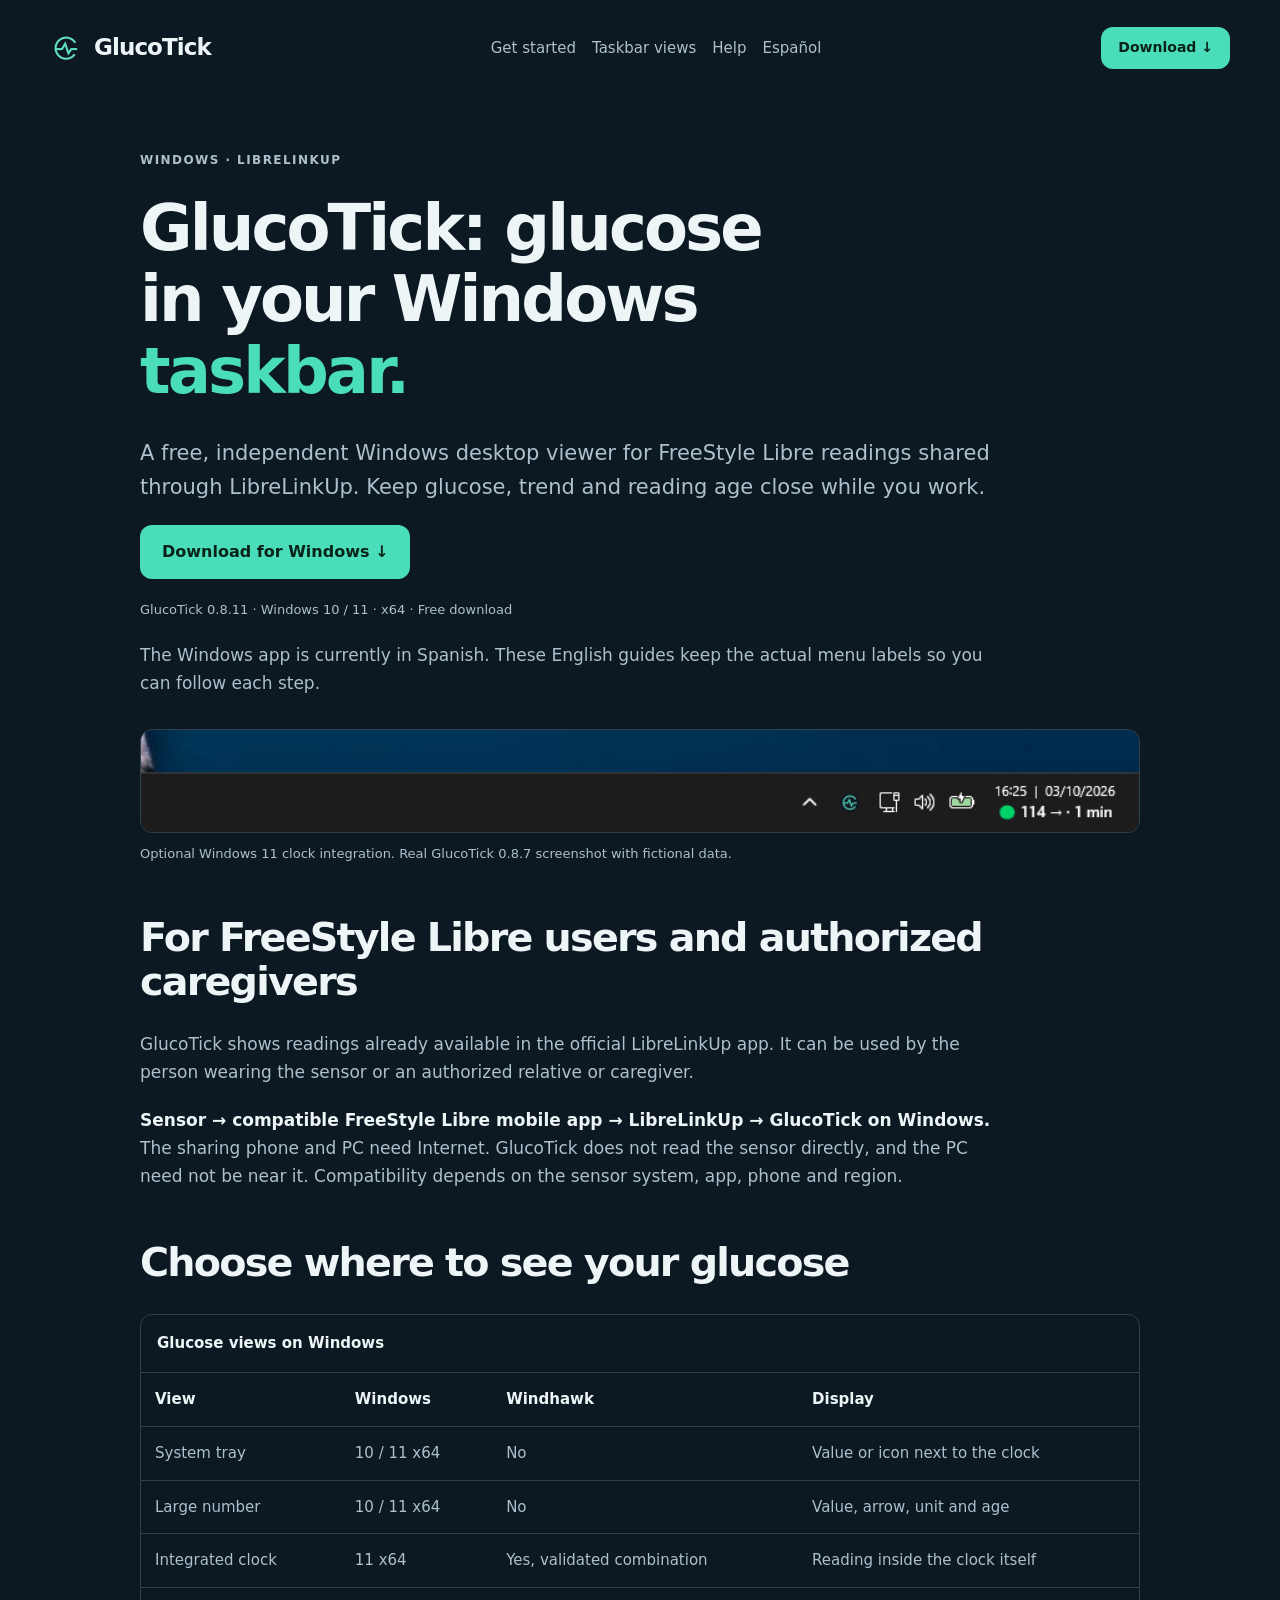
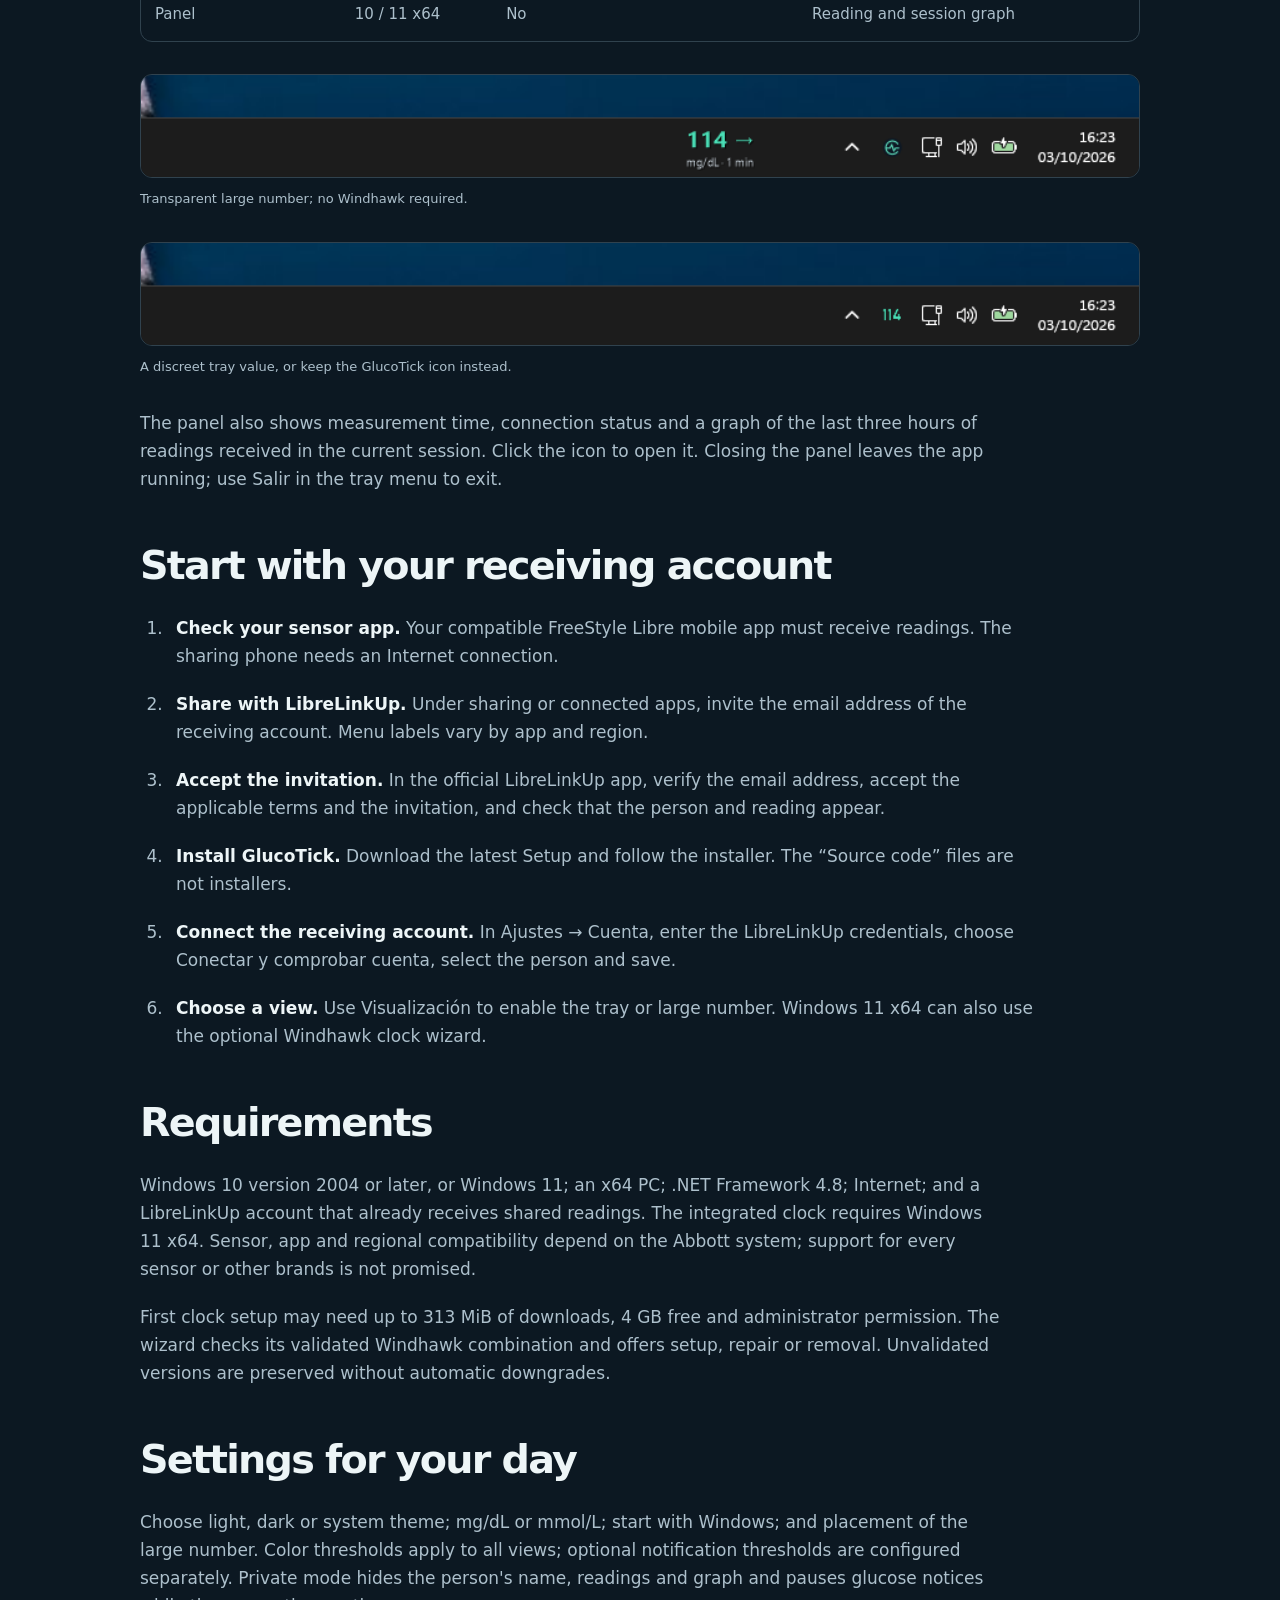
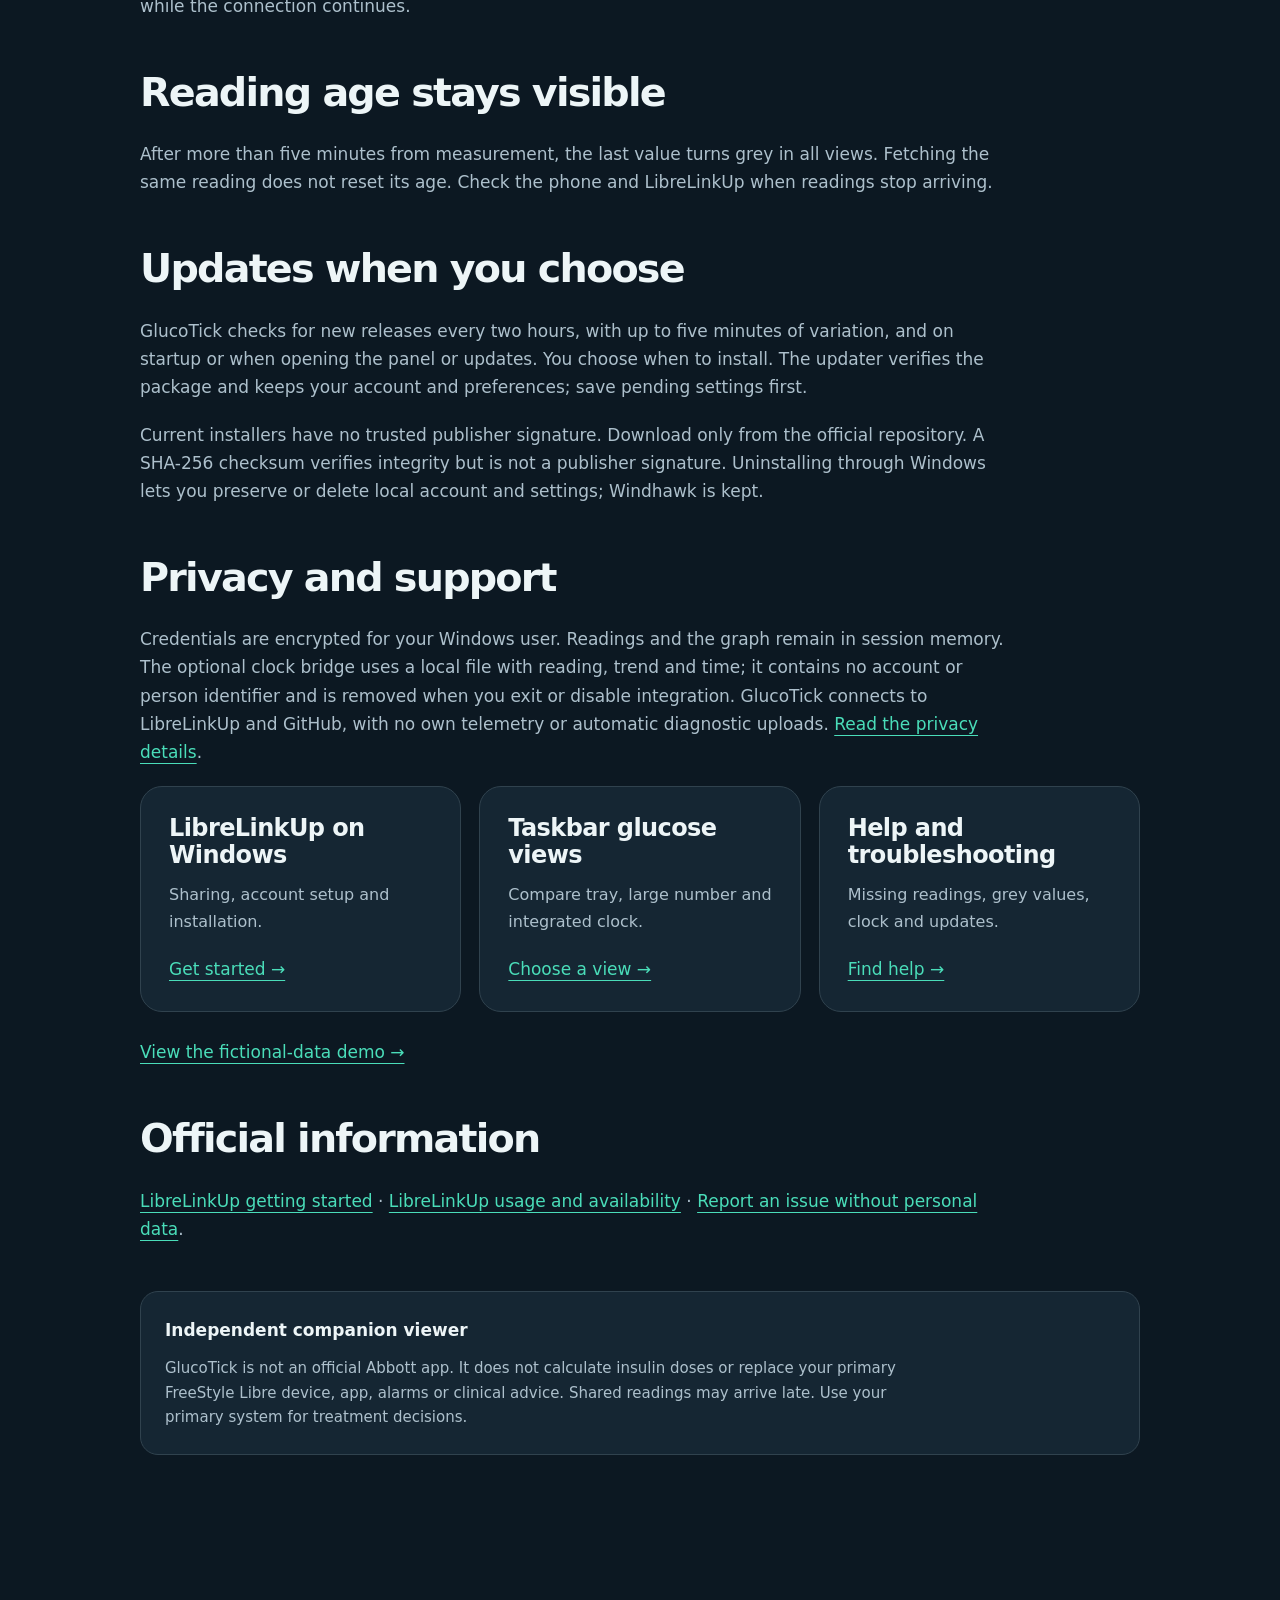
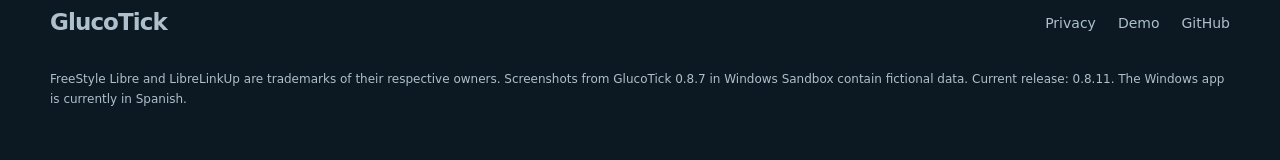
==== commit 9e231d0a: "Prepare public site for GlucoTick 0.8.11" ====
--- a/docs/en/index.html
+++ b/docs/en/index.html
@@ -1 +1 @@
-<!doctype html><html lang="en"><head><meta charset="utf-8"><meta name="viewport" content="width=device-width,initial-scale=1"><title>GlucoTick: glucose in the Windows taskbar with LibreLinkUp</title><meta name="description" content="View shared FreeStyle Libre glucose readings in the Windows taskbar, system tray or clock. Free independent LibreLinkUp viewer for Windows 10 and 11."><link rel="canonical" href="https://tiri14.github.io/glucotick-releases/en/"><link rel="alternate" hreflang="es" href="https://tiri14.github.io/glucotick-releases/"><link rel="alternate" hreflang="en" href="https://tiri14.github.io/glucotick-releases/en/"><link rel="alternate" hreflang="x-default" href="https://tiri14.github.io/glucotick-releases/"><meta property="og:type" content="website"><meta property="og:locale" content="en_US"><meta property="og:title" content="GlucoTick: glucose in the Windows taskbar with LibreLinkUp"><meta property="og:description" content="View shared FreeStyle Libre glucose readings in the Windows taskbar, system tray or clock. Free independent LibreLinkUp viewer for Windows 10 and 11."><meta property="og:url" content="https://tiri14.github.io/glucotick-releases/en/"><meta property="og:image" content="https://tiri14.github.io/glucotick-releases/assets/panel-dark.png"><meta property="og:image:alt" content="GlucoTick panel with fictional readings"><meta name="twitter:card" content="summary_large_image"><meta name="theme-color" content="#0c1822"><link rel="icon" href="../assets/icon.png?v=2"><link rel="stylesheet" href="../styles.css"><script src="../app.js" defer></script><script type="application/ld+json">{"@context":"https://schema.org","@type":"SoftwareApplication","@id":"https://tiri14.github.io/glucotick-releases/#software","name":"GlucoTick","url":"https://tiri14.github.io/glucotick-releases/en/","description":"Free independent Windows viewer for glucose readings shared through LibreLinkUp.","operatingSystem":"Windows 10 2004+ / Windows 11, x64","applicationCategory":"HealthApplication","softwareVersion":"0.8.10","inLanguage":"es","downloadUrl":"https://github.com/tiri14/glucotick-releases/releases/latest","image":"https://tiri14.github.io/glucotick-releases/assets/panel-dark.png","screenshot":["https://tiri14.github.io/glucotick-releases/assets/windows-reloj-integrado.png","https://tiri14.github.io/glucotick-releases/assets/windows-numero-grande.png","https://tiri14.github.io/glucotick-releases/assets/windows-bandeja-glucosa.png"],"isAccessibleForFree":true,"offers":{"@type":"Offer","price":"0","priceCurrency":"EUR"}}</script><meta name="google-site-verification" content="NPuLLoEbjzZInAn9EcNoolkDXoaoFBTy5Hxaxpm5AkI"></head><body><a class="skip" href="#contenido">Skip to content</a><header class="header wrap"><a class="brand" href="./"><img src="../assets/icon.png?v=2" width="32" height="32" alt="">GlucoTick</a><nav aria-label="Main"><a href="librelinkup-windows.html">Get started</a><a href="glucose-windows-taskbar.html">Taskbar views</a><a href="help.html">Help</a><a href="https://tiri14.github.io/glucotick-releases/" lang="es">Español</a></nav><a class="button small download" href="https://github.com/tiri14/glucotick-releases/releases/latest">Download ↓</a></header><main id="contenido" class="section wrap guide"><p class="eyebrow">WINDOWS · LIBRELINKUP</p><h1>GlucoTick: glucose<br>in your Windows<br><em>taskbar.</em></h1><p class="lead">A free, independent Windows desktop viewer for FreeStyle Libre readings shared through LibreLinkUp. Keep glucose, trend and reading age close while you work.</p><p><a class="button download" href="https://github.com/tiri14/glucotick-releases/releases/latest">Download for Windows ↓</a></p><p id="release-info" class="download-info">GlucoTick 0.8.10 · Windows 10 / 11 · x64 · Free download</p><p>The Windows app is currently in Spanish. These English guides keep the actual menu labels so you can follow each step.</p><figure class="guide-shot"><a href="../assets/windows-reloj-integrado.png"><img src="../assets/windows-reloj-integrado.png" width="800" height="82" alt="Windows clock with fictional glucose reading 114" loading="lazy"></a><figcaption>Optional Windows 11 clock integration. Real GlucoTick 0.8.7 screenshot with fictional data.</figcaption></figure><h2>For FreeStyle Libre users and authorized caregivers</h2><p>GlucoTick shows readings already available in the official LibreLinkUp app. It can be used by the person wearing the sensor or an authorized relative or caregiver.</p><p><strong>Sensor → compatible FreeStyle Libre mobile app → LibreLinkUp → GlucoTick on Windows.</strong> The sharing phone and PC need Internet. GlucoTick does not read the sensor directly, and the PC need not be near it. Compatibility depends on the sensor system, app, phone and region.</p><h2>Choose where to see your glucose</h2><div class="table-scroll"><table><caption>Glucose views on Windows</caption><thead><tr><th>View</th><th>Windows</th><th>Windhawk</th><th>Display</th></tr></thead><tbody><tr><td>System tray</td><td>10 / 11 x64</td><td>No</td><td>Value or icon next to the clock</td></tr><tr><td>Large number</td><td>10 / 11 x64</td><td>No</td><td>Value, arrow, unit and age</td></tr><tr><td>Integrated clock</td><td>11 x64</td><td>Yes, validated combination</td><td>Reading inside the clock itself</td></tr><tr><td>Panel</td><td>10 / 11 x64</td><td>No</td><td>Reading and session graph</td></tr></tbody></table></div><figure class="guide-shot"><a href="../assets/windows-numero-grande.png"><img src="../assets/windows-numero-grande.png" width="800" height="82" alt="Large fictional glucose reading 114 on the taskbar" loading="lazy"></a><figcaption>Transparent large number; no Windhawk required.</figcaption></figure><figure class="guide-shot"><a href="../assets/windows-bandeja-glucosa.png"><img src="../assets/windows-bandeja-glucosa.png" width="800" height="82" alt="Fictional glucose reading 114 in the Windows system tray" loading="lazy"></a><figcaption>A discreet tray value, or keep the GlucoTick icon instead.</figcaption></figure><p>The panel also shows measurement time, connection status and a graph of the last three hours of readings received in the current session. Click the icon to open it. Closing the panel leaves the app running; use Salir in the tray menu to exit.</p><h2>Start with your receiving account</h2><ol class="guide-steps"><li><strong>Check your sensor app.</strong> Your compatible FreeStyle Libre mobile app must receive readings. The sharing phone needs an Internet connection.</li><li><strong>Share with LibreLinkUp.</strong> Under sharing or connected apps, invite the email address of the receiving account. Menu labels vary by app and region.</li><li><strong>Accept the invitation.</strong> In the official LibreLinkUp app, verify the email address, accept the applicable terms and the invitation, and check that the person and reading appear.</li><li><strong>Install GlucoTick.</strong> Download the latest Setup and follow the installer. The “Source code” files are not installers.</li><li><strong>Connect the receiving account.</strong> In Ajustes → Cuenta, enter the LibreLinkUp credentials, choose Conectar y comprobar cuenta, select the person and save.</li><li><strong>Choose a view.</strong> Use Visualización to enable the tray or large number. Windows 11 x64 can also use the optional Windhawk clock wizard.</li></ol><h2>Requirements</h2><p>Windows 10 version 2004 or later, or Windows 11; an x64 PC; .NET Framework 4.8; Internet; and a LibreLinkUp account that already receives shared readings. The integrated clock requires Windows 11 x64. Sensor, app and regional compatibility depend on the Abbott system; support for every sensor or other brands is not promised.</p><p>First clock setup may need up to 313 MiB of downloads, 4 GB free and administrator permission. The wizard checks its validated Windhawk combination and offers setup, repair or removal. Unvalidated versions are preserved without automatic downgrades.</p><h2>Settings for your day</h2><p>Choose light, dark or system theme; mg/dL or mmol/L; start with Windows; and placement of the large number. Color thresholds apply to all views; optional notification thresholds are configured separately. Private mode hides the person's name, readings and graph and pauses glucose notices while the connection continues.</p><h2>Reading age stays visible</h2><p>After more than five minutes from measurement, the last value turns grey in all views. Fetching the same reading does not reset its age. Check the phone and LibreLinkUp when readings stop arriving.</p><h2>Updates when you choose</h2><p>GlucoTick checks for new releases every two hours, with up to five minutes of variation, and on startup or when opening the panel or updates. You choose when to install. The updater verifies the package and keeps your account and preferences; save pending settings first.</p><p>Current installers have no trusted publisher signature. Download only from the official repository. A SHA-256 checksum verifies integrity but is not a publisher signature. Uninstalling through Windows lets you preserve or delete local account and settings; Windhawk is kept.</p><h2>Privacy and support</h2><p>Credentials are encrypted for your Windows user. Readings and the graph remain in session memory. The optional clock bridge uses a local file with reading, trend and time; it contains no account or person identifier and is removed when you exit or disable integration. GlucoTick connects to LibreLinkUp and GitHub, with no own telemetry or automatic diagnostic uploads. <a href="privacy.html">Read the privacy details</a>.</p><div class="view-grid"><article class="view-card"><h3>LibreLinkUp on Windows</h3><p>Sharing, account setup and installation.</p><a href="librelinkup-windows.html">Get started →</a></article><article class="view-card"><h3>Taskbar glucose views</h3><p>Compare tray, large number and integrated clock.</p><a href="glucose-windows-taskbar.html">Choose a view →</a></article><article class="view-card"><h3>Help and troubleshooting</h3><p>Missing readings, grey values, clock and updates.</p><a href="help.html">Find help →</a></article></div><p class="guide-demo-link"><a href="demo.html">View the fictional-data demo →</a></p><h2>Official information</h2><p><a href="https://www.librelinkup.com/articles/getting-started">LibreLinkUp getting started</a> · <a href="https://www.librelinkup.com/">LibreLinkUp usage and availability</a> · <a href="https://github.com/tiri14/glucotick-releases/issues">Report an issue without personal data</a>.</p><aside class="guide-note"><strong>Independent companion viewer</strong><p>GlucoTick is not an official Abbott app. It does not calculate insulin doses or replace your primary FreeStyle Libre device, app, alarms or clinical advice. Shared readings may arrive late. Use your primary system for treatment decisions.</p></aside></main><footer class="wrap footer"><a class="brand" href="./">GlucoTick</a><div><a href="privacy.html">Privacy</a><a href="demo.html">Demo</a><a href="https://github.com/tiri14/glucotick-releases">GitHub</a></div><p>FreeStyle Libre and LibreLinkUp are trademarks of their respective owners. Screenshots from GlucoTick 0.8.7 in Windows Sandbox contain fictional data. Current release: 0.8.10. The Windows app is currently in Spanish.</p></footer></body></html>
+<!doctype html><html lang="en"><head><meta charset="utf-8"><meta name="viewport" content="width=device-width,initial-scale=1"><title>GlucoTick: glucose in the Windows taskbar with LibreLinkUp</title><meta name="description" content="View shared FreeStyle Libre glucose readings in the Windows taskbar, system tray or clock. Free independent LibreLinkUp viewer for Windows 10 and 11."><link rel="canonical" href="https://tiri14.github.io/glucotick-releases/en/"><link rel="alternate" hreflang="es" href="https://tiri14.github.io/glucotick-releases/"><link rel="alternate" hreflang="en" href="https://tiri14.github.io/glucotick-releases/en/"><link rel="alternate" hreflang="x-default" href="https://tiri14.github.io/glucotick-releases/"><meta property="og:type" content="website"><meta property="og:locale" content="en_US"><meta property="og:title" content="GlucoTick: glucose in the Windows taskbar with LibreLinkUp"><meta property="og:description" content="View shared FreeStyle Libre glucose readings in the Windows taskbar, system tray or clock. Free independent LibreLinkUp viewer for Windows 10 and 11."><meta property="og:url" content="https://tiri14.github.io/glucotick-releases/en/"><meta property="og:image" content="https://tiri14.github.io/glucotick-releases/assets/panel-dark.png"><meta property="og:image:alt" content="GlucoTick panel with fictional readings"><meta name="twitter:card" content="summary_large_image"><meta name="theme-color" content="#0c1822"><link rel="icon" href="../assets/icon.png?v=2"><link rel="stylesheet" href="../styles.css"><script src="../app.js" defer></script><script type="application/ld+json">{"@context":"https://schema.org","@type":"SoftwareApplication","@id":"https://tiri14.github.io/glucotick-releases/#software","name":"GlucoTick","url":"https://tiri14.github.io/glucotick-releases/en/","description":"Free independent Windows viewer for glucose readings shared through LibreLinkUp.","operatingSystem":"Windows 10 2004+ / Windows 11, x64","applicationCategory":"HealthApplication","softwareVersion":"0.8.11","inLanguage":"es","downloadUrl":"https://github.com/tiri14/glucotick-releases/releases/latest","image":"https://tiri14.github.io/glucotick-releases/assets/panel-dark.png","screenshot":["https://tiri14.github.io/glucotick-releases/assets/windows-reloj-integrado.png","https://tiri14.github.io/glucotick-releases/assets/windows-numero-grande.png","https://tiri14.github.io/glucotick-releases/assets/windows-bandeja-glucosa.png"],"isAccessibleForFree":true,"offers":{"@type":"Offer","price":"0","priceCurrency":"EUR"}}</script><meta name="google-site-verification" content="NPuLLoEbjzZInAn9EcNoolkDXoaoFBTy5Hxaxpm5AkI"></head><body><a class="skip" href="#contenido">Skip to content</a><header class="header wrap"><a class="brand" href="./"><img src="../assets/icon.png?v=2" width="32" height="32" alt="">GlucoTick</a><nav aria-label="Main"><a href="librelinkup-windows.html">Get started</a><a href="glucose-windows-taskbar.html">Taskbar views</a><a href="help.html">Help</a><a href="https://tiri14.github.io/glucotick-releases/" lang="es">Español</a></nav><a class="button small download" href="https://github.com/tiri14/glucotick-releases/releases/latest">Download ↓</a></header><main id="contenido" class="section wrap guide"><p class="eyebrow">WINDOWS · LIBRELINKUP</p><h1>GlucoTick: glucose<br>in your Windows<br><em>taskbar.</em></h1><p class="lead">A free, independent Windows desktop viewer for FreeStyle Libre readings shared through LibreLinkUp. Keep glucose, trend and reading age close while you work.</p><p><a class="button download" href="https://github.com/tiri14/glucotick-releases/releases/latest">Download for Windows ↓</a></p><p id="release-info" class="download-info">GlucoTick 0.8.11 · Windows 10 / 11 · x64 · Free download</p><p>The Windows app is currently in Spanish. These English guides keep the actual menu labels so you can follow each step.</p><figure class="guide-shot"><a href="../assets/windows-reloj-integrado.png"><img src="../assets/windows-reloj-integrado.png" width="800" height="82" alt="Windows clock with fictional glucose reading 114" loading="lazy"></a><figcaption>Optional Windows 11 clock integration. Real GlucoTick 0.8.7 screenshot with fictional data.</figcaption></figure><h2>For FreeStyle Libre users and authorized caregivers</h2><p>GlucoTick shows readings already available in the official LibreLinkUp app. It can be used by the person wearing the sensor or an authorized relative or caregiver.</p><p><strong>Sensor → compatible FreeStyle Libre mobile app → LibreLinkUp → GlucoTick on Windows.</strong> The sharing phone and PC need Internet. GlucoTick does not read the sensor directly, and the PC need not be near it. Compatibility depends on the sensor system, app, phone and region.</p><h2>Choose where to see your glucose</h2><div class="table-scroll"><table><caption>Glucose views on Windows</caption><thead><tr><th>View</th><th>Windows</th><th>Windhawk</th><th>Display</th></tr></thead><tbody><tr><td>System tray</td><td>10 / 11 x64</td><td>No</td><td>Value or icon next to the clock</td></tr><tr><td>Large number</td><td>10 / 11 x64</td><td>No</td><td>Value, arrow, unit and age</td></tr><tr><td>Integrated clock</td><td>11 x64</td><td>Yes, validated combination</td><td>Reading inside the clock itself</td></tr><tr><td>Panel</td><td>10 / 11 x64</td><td>No</td><td>Reading and session graph</td></tr></tbody></table></div><figure class="guide-shot"><a href="../assets/windows-numero-grande.png"><img src="../assets/windows-numero-grande.png" width="800" height="82" alt="Large fictional glucose reading 114 on the taskbar" loading="lazy"></a><figcaption>Transparent large number; no Windhawk required.</figcaption></figure><figure class="guide-shot"><a href="../assets/windows-bandeja-glucosa.png"><img src="../assets/windows-bandeja-glucosa.png" width="800" height="82" alt="Fictional glucose reading 114 in the Windows system tray" loading="lazy"></a><figcaption>A discreet tray value, or keep the GlucoTick icon instead.</figcaption></figure><p>The panel also shows measurement time, connection status and a graph of the last three hours of readings received in the current session. Click the icon to open it. Closing the panel leaves the app running; use Salir in the tray menu to exit.</p><h2>Start with your receiving account</h2><ol class="guide-steps"><li><strong>Check your sensor app.</strong> Your compatible FreeStyle Libre mobile app must receive readings. The sharing phone needs an Internet connection.</li><li><strong>Share with LibreLinkUp.</strong> Under sharing or connected apps, invite the email address of the receiving account. Menu labels vary by app and region.</li><li><strong>Accept the invitation.</strong> In the official LibreLinkUp app, verify the email address, accept the applicable terms and the invitation, and check that the person and reading appear.</li><li><strong>Install GlucoTick.</strong> Download the latest Setup and follow the installer. The “Source code” files are not installers.</li><li><strong>Connect the receiving account.</strong> In Ajustes → Cuenta, enter the LibreLinkUp credentials, choose Conectar y comprobar cuenta, select the person and save.</li><li><strong>Choose a view.</strong> Use Visualización to enable the tray or large number. Windows 11 x64 can also use the optional Windhawk clock wizard.</li></ol><h2>Requirements</h2><p>Windows 10 version 2004 or later, or Windows 11; an x64 PC; .NET Framework 4.8; Internet; and a LibreLinkUp account that already receives shared readings. The integrated clock requires Windows 11 x64. Sensor, app and regional compatibility depend on the Abbott system; support for every sensor or other brands is not promised.</p><p>First clock setup may need up to 313 MiB of downloads, 4 GB free and administrator permission. The wizard checks its validated Windhawk combination and offers setup, repair or removal. Unvalidated versions are preserved without automatic downgrades.</p><h2>Settings for your day</h2><p>Choose light, dark or system theme; mg/dL or mmol/L; start with Windows; and placement of the large number. Color thresholds apply to all views; optional notification thresholds are configured separately. Private mode hides the person's name, readings and graph and pauses glucose notices while the connection continues.</p><h2>Reading age stays visible</h2><p>After more than five minutes from measurement, the last value turns grey in all views. Fetching the same reading does not reset its age. Check the phone and LibreLinkUp when readings stop arriving.</p><h2>Updates when you choose</h2><p>GlucoTick checks for new releases every two hours, with up to five minutes of variation, and on startup or when opening the panel or updates. You choose when to install. The updater verifies the package and keeps your account and preferences; save pending settings first.</p><p>Current installers have no trusted publisher signature. Download only from the official repository. A SHA-256 checksum verifies integrity but is not a publisher signature. Uninstalling through Windows lets you preserve or delete local account and settings; Windhawk is kept.</p><h2>Privacy and support</h2><p>Credentials are encrypted for your Windows user. Readings and the graph remain in session memory. The optional clock bridge uses a local file with reading, trend and time; it contains no account or person identifier and is removed when you exit or disable integration. GlucoTick connects to LibreLinkUp and GitHub, with no own telemetry or automatic diagnostic uploads. <a href="privacy.html">Read the privacy details</a>.</p><div class="view-grid"><article class="view-card"><h3>LibreLinkUp on Windows</h3><p>Sharing, account setup and installation.</p><a href="librelinkup-windows.html">Get started →</a></article><article class="view-card"><h3>Taskbar glucose views</h3><p>Compare tray, large number and integrated clock.</p><a href="glucose-windows-taskbar.html">Choose a view →</a></article><article class="view-card"><h3>Help and troubleshooting</h3><p>Missing readings, grey values, clock and updates.</p><a href="help.html">Find help →</a></article></div><p class="guide-demo-link"><a href="demo.html">View the fictional-data demo →</a></p><h2>Official information</h2><p><a href="https://www.librelinkup.com/articles/getting-started">LibreLinkUp getting started</a> · <a href="https://www.librelinkup.com/">LibreLinkUp usage and availability</a> · <a href="https://github.com/tiri14/glucotick-releases/issues">Report an issue without personal data</a>.</p><aside class="guide-note"><strong>Independent companion viewer</strong><p>GlucoTick is not an official Abbott app. It does not calculate insulin doses or replace your primary FreeStyle Libre device, app, alarms or clinical advice. Shared readings may arrive late. Use your primary system for treatment decisions.</p></aside></main><footer class="wrap footer"><a class="brand" href="./">GlucoTick</a><div><a href="privacy.html">Privacy</a><a href="demo.html">Demo</a><a href="https://github.com/tiri14/glucotick-releases">GitHub</a></div><p>FreeStyle Libre and LibreLinkUp are trademarks of their respective owners. Screenshots from GlucoTick 0.8.7 in Windows Sandbox contain fictional data. Current release: 0.8.11. The Windows app is currently in Spanish.</p></footer></body></html>
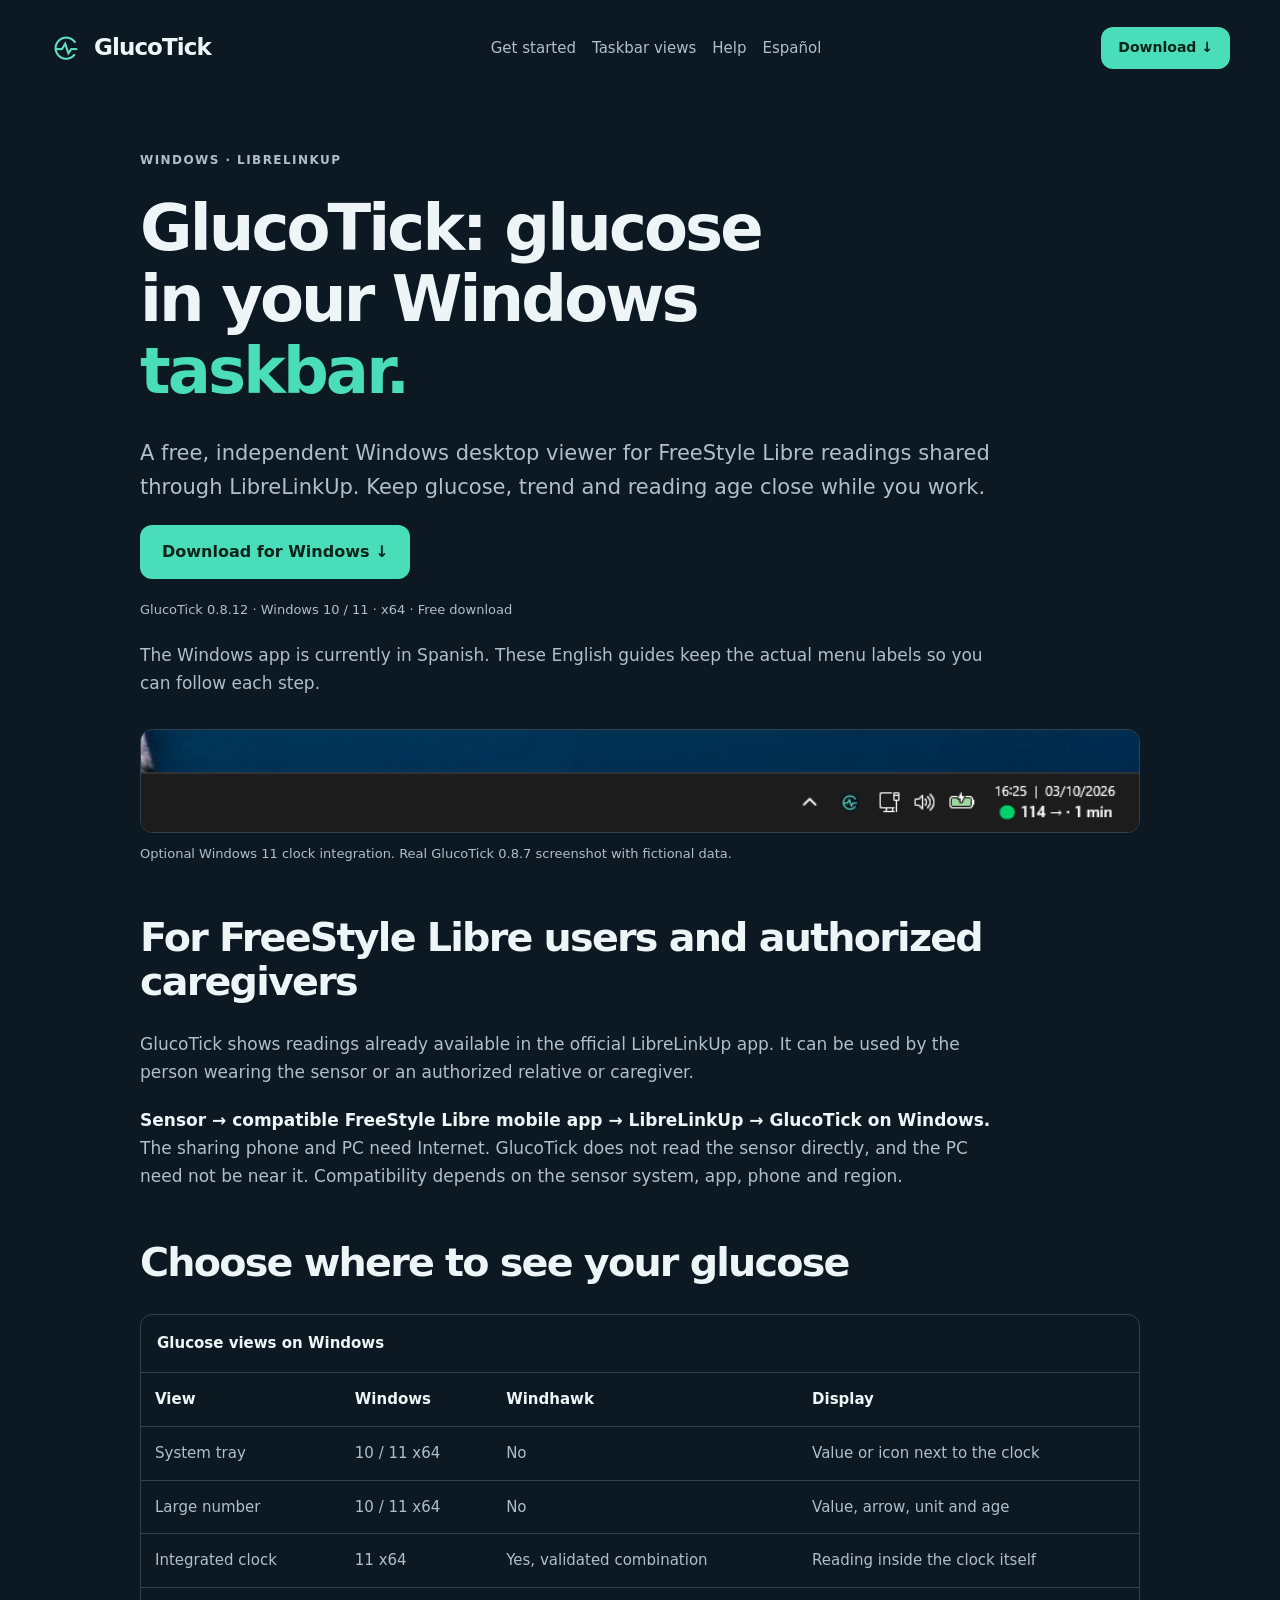
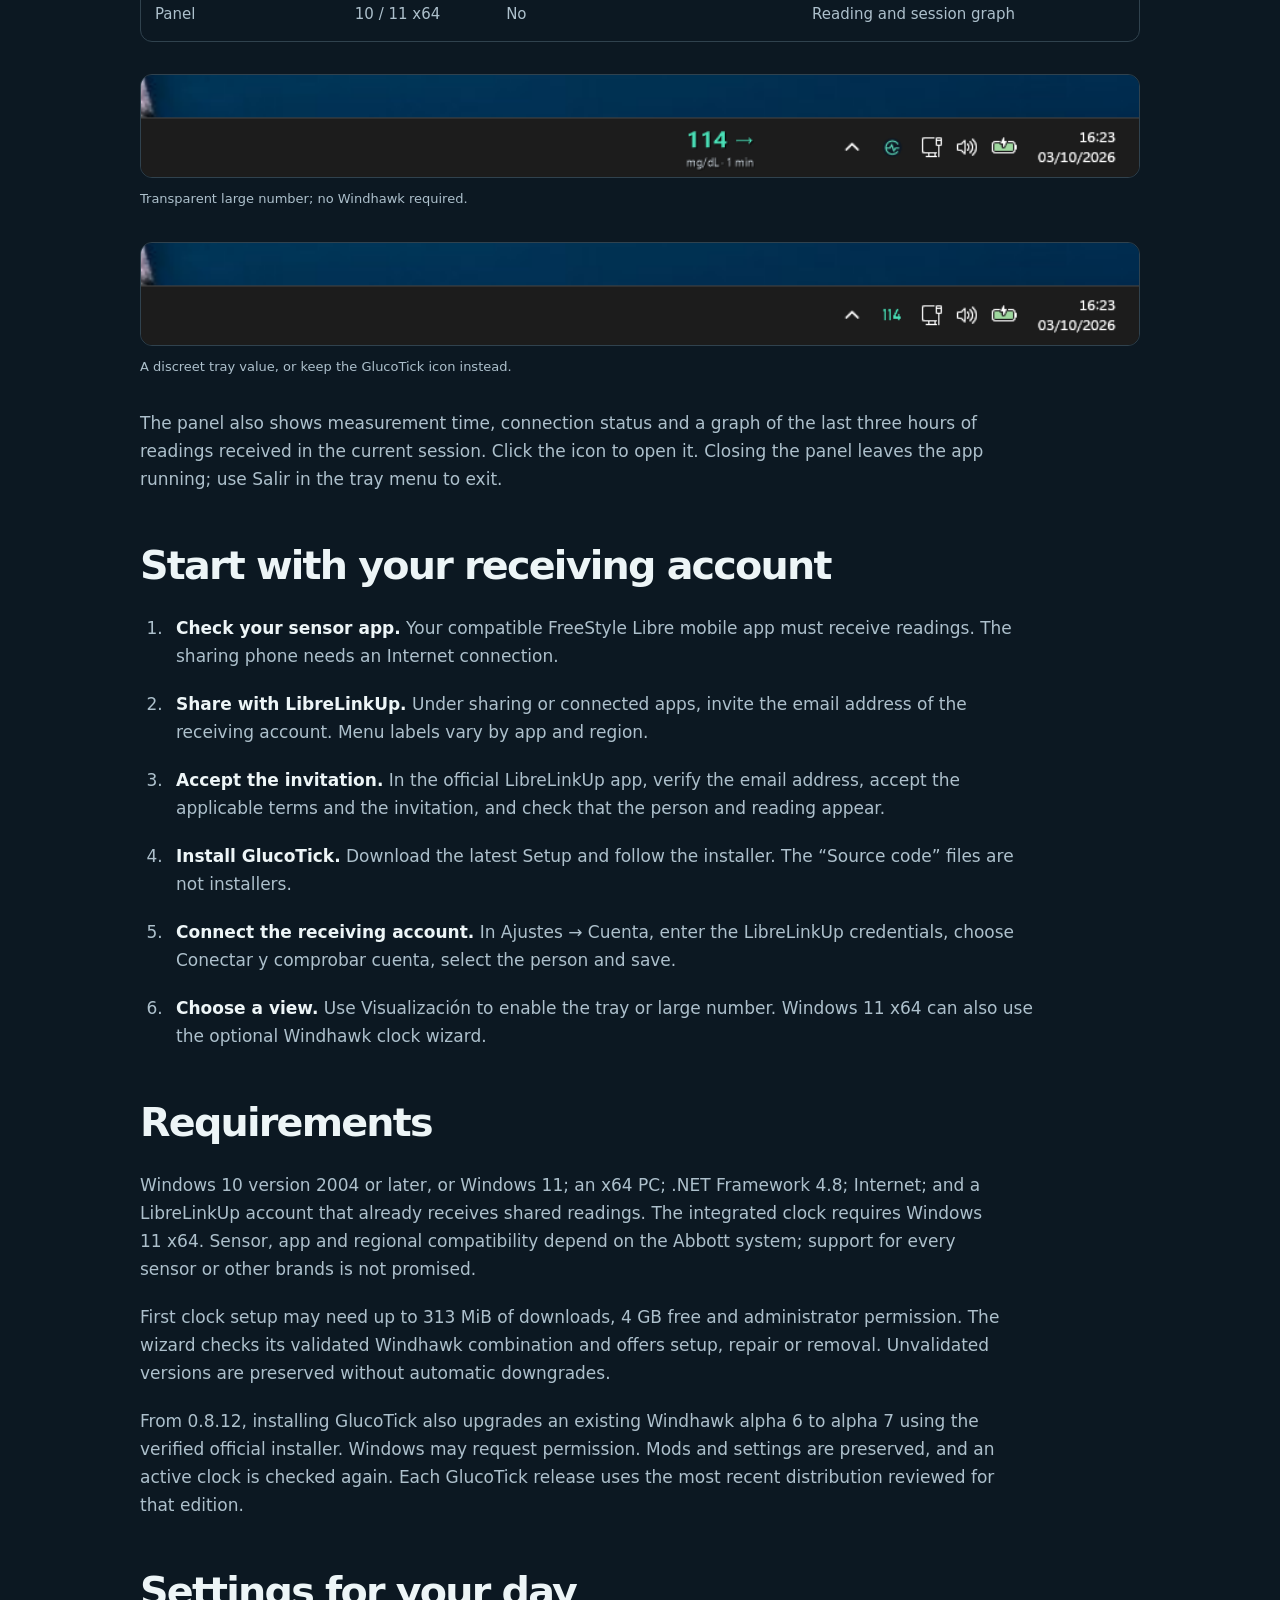
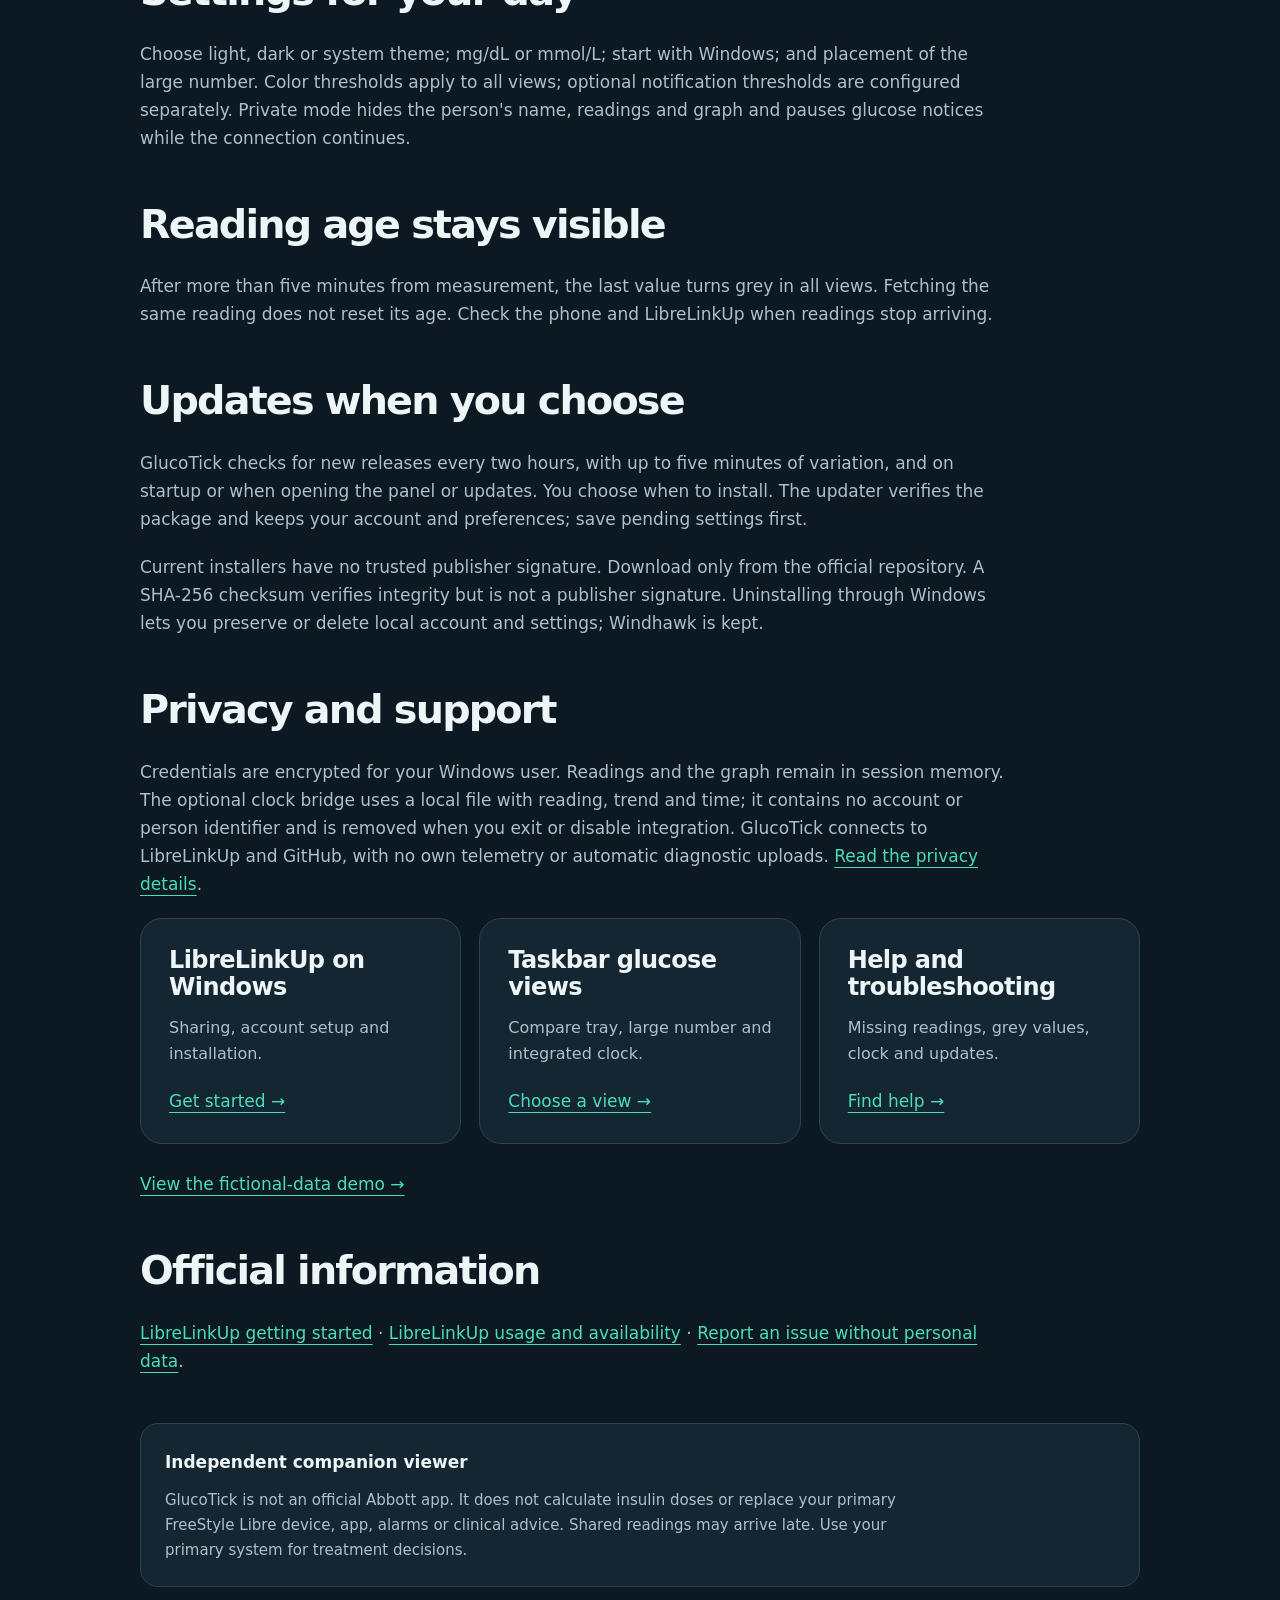
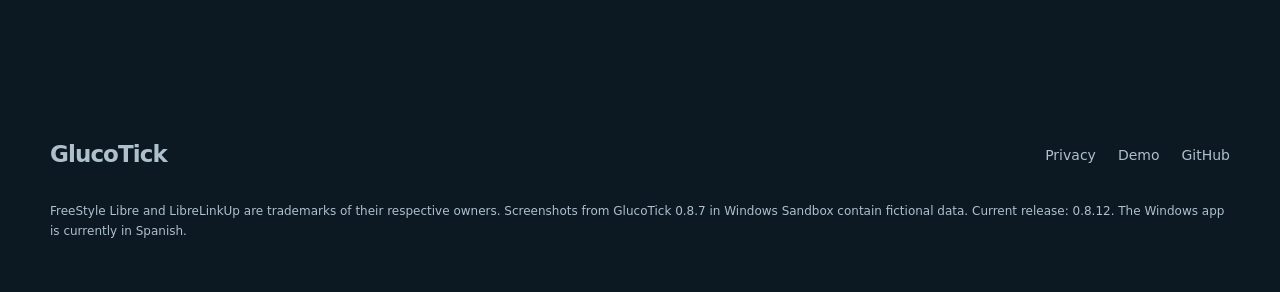
==== commit 48afc804: "Document GlucoTick 0.8.12 and Windhawk upgrades" ====
--- a/docs/en/index.html
+++ b/docs/en/index.html
@@ -1 +1 @@
-<!doctype html><html lang="en"><head><meta charset="utf-8"><meta name="viewport" content="width=device-width,initial-scale=1"><title>GlucoTick: glucose in the Windows taskbar with LibreLinkUp</title><meta name="description" content="View shared FreeStyle Libre glucose readings in the Windows taskbar, system tray or clock. Free independent LibreLinkUp viewer for Windows 10 and 11."><link rel="canonical" href="https://tiri14.github.io/glucotick-releases/en/"><link rel="alternate" hreflang="es" href="https://tiri14.github.io/glucotick-releases/"><link rel="alternate" hreflang="en" href="https://tiri14.github.io/glucotick-releases/en/"><link rel="alternate" hreflang="x-default" href="https://tiri14.github.io/glucotick-releases/"><meta property="og:type" content="website"><meta property="og:locale" content="en_US"><meta property="og:title" content="GlucoTick: glucose in the Windows taskbar with LibreLinkUp"><meta property="og:description" content="View shared FreeStyle Libre glucose readings in the Windows taskbar, system tray or clock. Free independent LibreLinkUp viewer for Windows 10 and 11."><meta property="og:url" content="https://tiri14.github.io/glucotick-releases/en/"><meta property="og:image" content="https://tiri14.github.io/glucotick-releases/assets/panel-dark.png"><meta property="og:image:alt" content="GlucoTick panel with fictional readings"><meta name="twitter:card" content="summary_large_image"><meta name="theme-color" content="#0c1822"><link rel="icon" href="../assets/icon.png?v=2"><link rel="stylesheet" href="../styles.css"><script src="../app.js" defer></script><script type="application/ld+json">{"@context":"https://schema.org","@type":"SoftwareApplication","@id":"https://tiri14.github.io/glucotick-releases/#software","name":"GlucoTick","url":"https://tiri14.github.io/glucotick-releases/en/","description":"Free independent Windows viewer for glucose readings shared through LibreLinkUp.","operatingSystem":"Windows 10 2004+ / Windows 11, x64","applicationCategory":"HealthApplication","softwareVersion":"0.8.11","inLanguage":"es","downloadUrl":"https://github.com/tiri14/glucotick-releases/releases/latest","image":"https://tiri14.github.io/glucotick-releases/assets/panel-dark.png","screenshot":["https://tiri14.github.io/glucotick-releases/assets/windows-reloj-integrado.png","https://tiri14.github.io/glucotick-releases/assets/windows-numero-grande.png","https://tiri14.github.io/glucotick-releases/assets/windows-bandeja-glucosa.png"],"isAccessibleForFree":true,"offers":{"@type":"Offer","price":"0","priceCurrency":"EUR"}}</script><meta name="google-site-verification" content="NPuLLoEbjzZInAn9EcNoolkDXoaoFBTy5Hxaxpm5AkI"></head><body><a class="skip" href="#contenido">Skip to content</a><header class="header wrap"><a class="brand" href="./"><img src="../assets/icon.png?v=2" width="32" height="32" alt="">GlucoTick</a><nav aria-label="Main"><a href="librelinkup-windows.html">Get started</a><a href="glucose-windows-taskbar.html">Taskbar views</a><a href="help.html">Help</a><a href="https://tiri14.github.io/glucotick-releases/" lang="es">Español</a></nav><a class="button small download" href="https://github.com/tiri14/glucotick-releases/releases/latest">Download ↓</a></header><main id="contenido" class="section wrap guide"><p class="eyebrow">WINDOWS · LIBRELINKUP</p><h1>GlucoTick: glucose<br>in your Windows<br><em>taskbar.</em></h1><p class="lead">A free, independent Windows desktop viewer for FreeStyle Libre readings shared through LibreLinkUp. Keep glucose, trend and reading age close while you work.</p><p><a class="button download" href="https://github.com/tiri14/glucotick-releases/releases/latest">Download for Windows ↓</a></p><p id="release-info" class="download-info">GlucoTick 0.8.11 · Windows 10 / 11 · x64 · Free download</p><p>The Windows app is currently in Spanish. These English guides keep the actual menu labels so you can follow each step.</p><figure class="guide-shot"><a href="../assets/windows-reloj-integrado.png"><img src="../assets/windows-reloj-integrado.png" width="800" height="82" alt="Windows clock with fictional glucose reading 114" loading="lazy"></a><figcaption>Optional Windows 11 clock integration. Real GlucoTick 0.8.7 screenshot with fictional data.</figcaption></figure><h2>For FreeStyle Libre users and authorized caregivers</h2><p>GlucoTick shows readings already available in the official LibreLinkUp app. It can be used by the person wearing the sensor or an authorized relative or caregiver.</p><p><strong>Sensor → compatible FreeStyle Libre mobile app → LibreLinkUp → GlucoTick on Windows.</strong> The sharing phone and PC need Internet. GlucoTick does not read the sensor directly, and the PC need not be near it. Compatibility depends on the sensor system, app, phone and region.</p><h2>Choose where to see your glucose</h2><div class="table-scroll"><table><caption>Glucose views on Windows</caption><thead><tr><th>View</th><th>Windows</th><th>Windhawk</th><th>Display</th></tr></thead><tbody><tr><td>System tray</td><td>10 / 11 x64</td><td>No</td><td>Value or icon next to the clock</td></tr><tr><td>Large number</td><td>10 / 11 x64</td><td>No</td><td>Value, arrow, unit and age</td></tr><tr><td>Integrated clock</td><td>11 x64</td><td>Yes, validated combination</td><td>Reading inside the clock itself</td></tr><tr><td>Panel</td><td>10 / 11 x64</td><td>No</td><td>Reading and session graph</td></tr></tbody></table></div><figure class="guide-shot"><a href="../assets/windows-numero-grande.png"><img src="../assets/windows-numero-grande.png" width="800" height="82" alt="Large fictional glucose reading 114 on the taskbar" loading="lazy"></a><figcaption>Transparent large number; no Windhawk required.</figcaption></figure><figure class="guide-shot"><a href="../assets/windows-bandeja-glucosa.png"><img src="../assets/windows-bandeja-glucosa.png" width="800" height="82" alt="Fictional glucose reading 114 in the Windows system tray" loading="lazy"></a><figcaption>A discreet tray value, or keep the GlucoTick icon instead.</figcaption></figure><p>The panel also shows measurement time, connection status and a graph of the last three hours of readings received in the current session. Click the icon to open it. Closing the panel leaves the app running; use Salir in the tray menu to exit.</p><h2>Start with your receiving account</h2><ol class="guide-steps"><li><strong>Check your sensor app.</strong> Your compatible FreeStyle Libre mobile app must receive readings. The sharing phone needs an Internet connection.</li><li><strong>Share with LibreLinkUp.</strong> Under sharing or connected apps, invite the email address of the receiving account. Menu labels vary by app and region.</li><li><strong>Accept the invitation.</strong> In the official LibreLinkUp app, verify the email address, accept the applicable terms and the invitation, and check that the person and reading appear.</li><li><strong>Install GlucoTick.</strong> Download the latest Setup and follow the installer. The “Source code” files are not installers.</li><li><strong>Connect the receiving account.</strong> In Ajustes → Cuenta, enter the LibreLinkUp credentials, choose Conectar y comprobar cuenta, select the person and save.</li><li><strong>Choose a view.</strong> Use Visualización to enable the tray or large number. Windows 11 x64 can also use the optional Windhawk clock wizard.</li></ol><h2>Requirements</h2><p>Windows 10 version 2004 or later, or Windows 11; an x64 PC; .NET Framework 4.8; Internet; and a LibreLinkUp account that already receives shared readings. The integrated clock requires Windows 11 x64. Sensor, app and regional compatibility depend on the Abbott system; support for every sensor or other brands is not promised.</p><p>First clock setup may need up to 313 MiB of downloads, 4 GB free and administrator permission. The wizard checks its validated Windhawk combination and offers setup, repair or removal. Unvalidated versions are preserved without automatic downgrades.</p><h2>Settings for your day</h2><p>Choose light, dark or system theme; mg/dL or mmol/L; start with Windows; and placement of the large number. Color thresholds apply to all views; optional notification thresholds are configured separately. Private mode hides the person's name, readings and graph and pauses glucose notices while the connection continues.</p><h2>Reading age stays visible</h2><p>After more than five minutes from measurement, the last value turns grey in all views. Fetching the same reading does not reset its age. Check the phone and LibreLinkUp when readings stop arriving.</p><h2>Updates when you choose</h2><p>GlucoTick checks for new releases every two hours, with up to five minutes of variation, and on startup or when opening the panel or updates. You choose when to install. The updater verifies the package and keeps your account and preferences; save pending settings first.</p><p>Current installers have no trusted publisher signature. Download only from the official repository. A SHA-256 checksum verifies integrity but is not a publisher signature. Uninstalling through Windows lets you preserve or delete local account and settings; Windhawk is kept.</p><h2>Privacy and support</h2><p>Credentials are encrypted for your Windows user. Readings and the graph remain in session memory. The optional clock bridge uses a local file with reading, trend and time; it contains no account or person identifier and is removed when you exit or disable integration. GlucoTick connects to LibreLinkUp and GitHub, with no own telemetry or automatic diagnostic uploads. <a href="privacy.html">Read the privacy details</a>.</p><div class="view-grid"><article class="view-card"><h3>LibreLinkUp on Windows</h3><p>Sharing, account setup and installation.</p><a href="librelinkup-windows.html">Get started →</a></article><article class="view-card"><h3>Taskbar glucose views</h3><p>Compare tray, large number and integrated clock.</p><a href="glucose-windows-taskbar.html">Choose a view →</a></article><article class="view-card"><h3>Help and troubleshooting</h3><p>Missing readings, grey values, clock and updates.</p><a href="help.html">Find help →</a></article></div><p class="guide-demo-link"><a href="demo.html">View the fictional-data demo →</a></p><h2>Official information</h2><p><a href="https://www.librelinkup.com/articles/getting-started">LibreLinkUp getting started</a> · <a href="https://www.librelinkup.com/">LibreLinkUp usage and availability</a> · <a href="https://github.com/tiri14/glucotick-releases/issues">Report an issue without personal data</a>.</p><aside class="guide-note"><strong>Independent companion viewer</strong><p>GlucoTick is not an official Abbott app. It does not calculate insulin doses or replace your primary FreeStyle Libre device, app, alarms or clinical advice. Shared readings may arrive late. Use your primary system for treatment decisions.</p></aside></main><footer class="wrap footer"><a class="brand" href="./">GlucoTick</a><div><a href="privacy.html">Privacy</a><a href="demo.html">Demo</a><a href="https://github.com/tiri14/glucotick-releases">GitHub</a></div><p>FreeStyle Libre and LibreLinkUp are trademarks of their respective owners. Screenshots from GlucoTick 0.8.7 in Windows Sandbox contain fictional data. Current release: 0.8.11. The Windows app is currently in Spanish.</p></footer></body></html>
+<!doctype html><html lang="en"><head><meta charset="utf-8"><meta name="viewport" content="width=device-width,initial-scale=1"><title>GlucoTick: glucose in the Windows taskbar with LibreLinkUp</title><meta name="description" content="View shared FreeStyle Libre glucose readings in the Windows taskbar, system tray or clock. Free independent LibreLinkUp viewer for Windows 10 and 11."><link rel="canonical" href="https://tiri14.github.io/glucotick-releases/en/"><link rel="alternate" hreflang="es" href="https://tiri14.github.io/glucotick-releases/"><link rel="alternate" hreflang="en" href="https://tiri14.github.io/glucotick-releases/en/"><link rel="alternate" hreflang="x-default" href="https://tiri14.github.io/glucotick-releases/"><meta property="og:type" content="website"><meta property="og:locale" content="en_US"><meta property="og:title" content="GlucoTick: glucose in the Windows taskbar with LibreLinkUp"><meta property="og:description" content="View shared FreeStyle Libre glucose readings in the Windows taskbar, system tray or clock. Free independent LibreLinkUp viewer for Windows 10 and 11."><meta property="og:url" content="https://tiri14.github.io/glucotick-releases/en/"><meta property="og:image" content="https://tiri14.github.io/glucotick-releases/assets/panel-dark.png"><meta property="og:image:alt" content="GlucoTick panel with fictional readings"><meta name="twitter:card" content="summary_large_image"><meta name="theme-color" content="#0c1822"><link rel="icon" href="../assets/icon.png?v=2"><link rel="stylesheet" href="../styles.css"><script src="../app.js" defer></script><script type="application/ld+json">{"@context":"https://schema.org","@type":"SoftwareApplication","@id":"https://tiri14.github.io/glucotick-releases/#software","name":"GlucoTick","url":"https://tiri14.github.io/glucotick-releases/en/","description":"Free independent Windows viewer for glucose readings shared through LibreLinkUp.","operatingSystem":"Windows 10 2004+ / Windows 11, x64","applicationCategory":"HealthApplication","softwareVersion":"0.8.12","inLanguage":"es","downloadUrl":"https://github.com/tiri14/glucotick-releases/releases/latest","image":"https://tiri14.github.io/glucotick-releases/assets/panel-dark.png","screenshot":["https://tiri14.github.io/glucotick-releases/assets/windows-reloj-integrado.png","https://tiri14.github.io/glucotick-releases/assets/windows-numero-grande.png","https://tiri14.github.io/glucotick-releases/assets/windows-bandeja-glucosa.png"],"isAccessibleForFree":true,"offers":{"@type":"Offer","price":"0","priceCurrency":"EUR"}}</script><meta name="google-site-verification" content="NPuLLoEbjzZInAn9EcNoolkDXoaoFBTy5Hxaxpm5AkI"></head><body><a class="skip" href="#contenido">Skip to content</a><header class="header wrap"><a class="brand" href="./"><img src="../assets/icon.png?v=2" width="32" height="32" alt="">GlucoTick</a><nav aria-label="Main"><a href="librelinkup-windows.html">Get started</a><a href="glucose-windows-taskbar.html">Taskbar views</a><a href="help.html">Help</a><a href="https://tiri14.github.io/glucotick-releases/" lang="es">Español</a></nav><a class="button small download" href="https://github.com/tiri14/glucotick-releases/releases/latest">Download ↓</a></header><main id="contenido" class="section wrap guide"><p class="eyebrow">WINDOWS · LIBRELINKUP</p><h1>GlucoTick: glucose<br>in your Windows<br><em>taskbar.</em></h1><p class="lead">A free, independent Windows desktop viewer for FreeStyle Libre readings shared through LibreLinkUp. Keep glucose, trend and reading age close while you work.</p><p><a class="button download" href="https://github.com/tiri14/glucotick-releases/releases/latest">Download for Windows ↓</a></p><p id="release-info" class="download-info">GlucoTick 0.8.12 · Windows 10 / 11 · x64 · Free download</p><p>The Windows app is currently in Spanish. These English guides keep the actual menu labels so you can follow each step.</p><figure class="guide-shot"><a href="../assets/windows-reloj-integrado.png"><img src="../assets/windows-reloj-integrado.png" width="800" height="82" alt="Windows clock with fictional glucose reading 114" loading="lazy"></a><figcaption>Optional Windows 11 clock integration. Real GlucoTick 0.8.7 screenshot with fictional data.</figcaption></figure><h2>For FreeStyle Libre users and authorized caregivers</h2><p>GlucoTick shows readings already available in the official LibreLinkUp app. It can be used by the person wearing the sensor or an authorized relative or caregiver.</p><p><strong>Sensor → compatible FreeStyle Libre mobile app → LibreLinkUp → GlucoTick on Windows.</strong> The sharing phone and PC need Internet. GlucoTick does not read the sensor directly, and the PC need not be near it. Compatibility depends on the sensor system, app, phone and region.</p><h2>Choose where to see your glucose</h2><div class="table-scroll"><table><caption>Glucose views on Windows</caption><thead><tr><th>View</th><th>Windows</th><th>Windhawk</th><th>Display</th></tr></thead><tbody><tr><td>System tray</td><td>10 / 11 x64</td><td>No</td><td>Value or icon next to the clock</td></tr><tr><td>Large number</td><td>10 / 11 x64</td><td>No</td><td>Value, arrow, unit and age</td></tr><tr><td>Integrated clock</td><td>11 x64</td><td>Yes, validated combination</td><td>Reading inside the clock itself</td></tr><tr><td>Panel</td><td>10 / 11 x64</td><td>No</td><td>Reading and session graph</td></tr></tbody></table></div><figure class="guide-shot"><a href="../assets/windows-numero-grande.png"><img src="../assets/windows-numero-grande.png" width="800" height="82" alt="Large fictional glucose reading 114 on the taskbar" loading="lazy"></a><figcaption>Transparent large number; no Windhawk required.</figcaption></figure><figure class="guide-shot"><a href="../assets/windows-bandeja-glucosa.png"><img src="../assets/windows-bandeja-glucosa.png" width="800" height="82" alt="Fictional glucose reading 114 in the Windows system tray" loading="lazy"></a><figcaption>A discreet tray value, or keep the GlucoTick icon instead.</figcaption></figure><p>The panel also shows measurement time, connection status and a graph of the last three hours of readings received in the current session. Click the icon to open it. Closing the panel leaves the app running; use Salir in the tray menu to exit.</p><h2>Start with your receiving account</h2><ol class="guide-steps"><li><strong>Check your sensor app.</strong> Your compatible FreeStyle Libre mobile app must receive readings. The sharing phone needs an Internet connection.</li><li><strong>Share with LibreLinkUp.</strong> Under sharing or connected apps, invite the email address of the receiving account. Menu labels vary by app and region.</li><li><strong>Accept the invitation.</strong> In the official LibreLinkUp app, verify the email address, accept the applicable terms and the invitation, and check that the person and reading appear.</li><li><strong>Install GlucoTick.</strong> Download the latest Setup and follow the installer. The “Source code” files are not installers.</li><li><strong>Connect the receiving account.</strong> In Ajustes → Cuenta, enter the LibreLinkUp credentials, choose Conectar y comprobar cuenta, select the person and save.</li><li><strong>Choose a view.</strong> Use Visualización to enable the tray or large number. Windows 11 x64 can also use the optional Windhawk clock wizard.</li></ol><h2>Requirements</h2><p>Windows 10 version 2004 or later, or Windows 11; an x64 PC; .NET Framework 4.8; Internet; and a LibreLinkUp account that already receives shared readings. The integrated clock requires Windows 11 x64. Sensor, app and regional compatibility depend on the Abbott system; support for every sensor or other brands is not promised.</p><p>First clock setup may need up to 313 MiB of downloads, 4 GB free and administrator permission. The wizard checks its validated Windhawk combination and offers setup, repair or removal. Unvalidated versions are preserved without automatic downgrades.</p><p>From 0.8.12, installing GlucoTick also upgrades an existing Windhawk alpha 6 to alpha 7 using the verified official installer. Windows may request permission. Mods and settings are preserved, and an active clock is checked again. Each GlucoTick release uses the most recent distribution reviewed for that edition.</p><h2>Settings for your day</h2><p>Choose light, dark or system theme; mg/dL or mmol/L; start with Windows; and placement of the large number. Color thresholds apply to all views; optional notification thresholds are configured separately. Private mode hides the person's name, readings and graph and pauses glucose notices while the connection continues.</p><h2>Reading age stays visible</h2><p>After more than five minutes from measurement, the last value turns grey in all views. Fetching the same reading does not reset its age. Check the phone and LibreLinkUp when readings stop arriving.</p><h2>Updates when you choose</h2><p>GlucoTick checks for new releases every two hours, with up to five minutes of variation, and on startup or when opening the panel or updates. You choose when to install. The updater verifies the package and keeps your account and preferences; save pending settings first.</p><p>Current installers have no trusted publisher signature. Download only from the official repository. A SHA-256 checksum verifies integrity but is not a publisher signature. Uninstalling through Windows lets you preserve or delete local account and settings; Windhawk is kept.</p><h2>Privacy and support</h2><p>Credentials are encrypted for your Windows user. Readings and the graph remain in session memory. The optional clock bridge uses a local file with reading, trend and time; it contains no account or person identifier and is removed when you exit or disable integration. GlucoTick connects to LibreLinkUp and GitHub, with no own telemetry or automatic diagnostic uploads. <a href="privacy.html">Read the privacy details</a>.</p><div class="view-grid"><article class="view-card"><h3>LibreLinkUp on Windows</h3><p>Sharing, account setup and installation.</p><a href="librelinkup-windows.html">Get started →</a></article><article class="view-card"><h3>Taskbar glucose views</h3><p>Compare tray, large number and integrated clock.</p><a href="glucose-windows-taskbar.html">Choose a view →</a></article><article class="view-card"><h3>Help and troubleshooting</h3><p>Missing readings, grey values, clock and updates.</p><a href="help.html">Find help →</a></article></div><p class="guide-demo-link"><a href="demo.html">View the fictional-data demo →</a></p><h2>Official information</h2><p><a href="https://www.librelinkup.com/articles/getting-started">LibreLinkUp getting started</a> · <a href="https://www.librelinkup.com/">LibreLinkUp usage and availability</a> · <a href="https://github.com/tiri14/glucotick-releases/issues">Report an issue without personal data</a>.</p><aside class="guide-note"><strong>Independent companion viewer</strong><p>GlucoTick is not an official Abbott app. It does not calculate insulin doses or replace your primary FreeStyle Libre device, app, alarms or clinical advice. Shared readings may arrive late. Use your primary system for treatment decisions.</p></aside></main><footer class="wrap footer"><a class="brand" href="./">GlucoTick</a><div><a href="privacy.html">Privacy</a><a href="demo.html">Demo</a><a href="https://github.com/tiri14/glucotick-releases">GitHub</a></div><p>FreeStyle Libre and LibreLinkUp are trademarks of their respective owners. Screenshots from GlucoTick 0.8.7 in Windows Sandbox contain fictional data. Current release: 0.8.12. The Windows app is currently in Spanish.</p></footer></body></html>
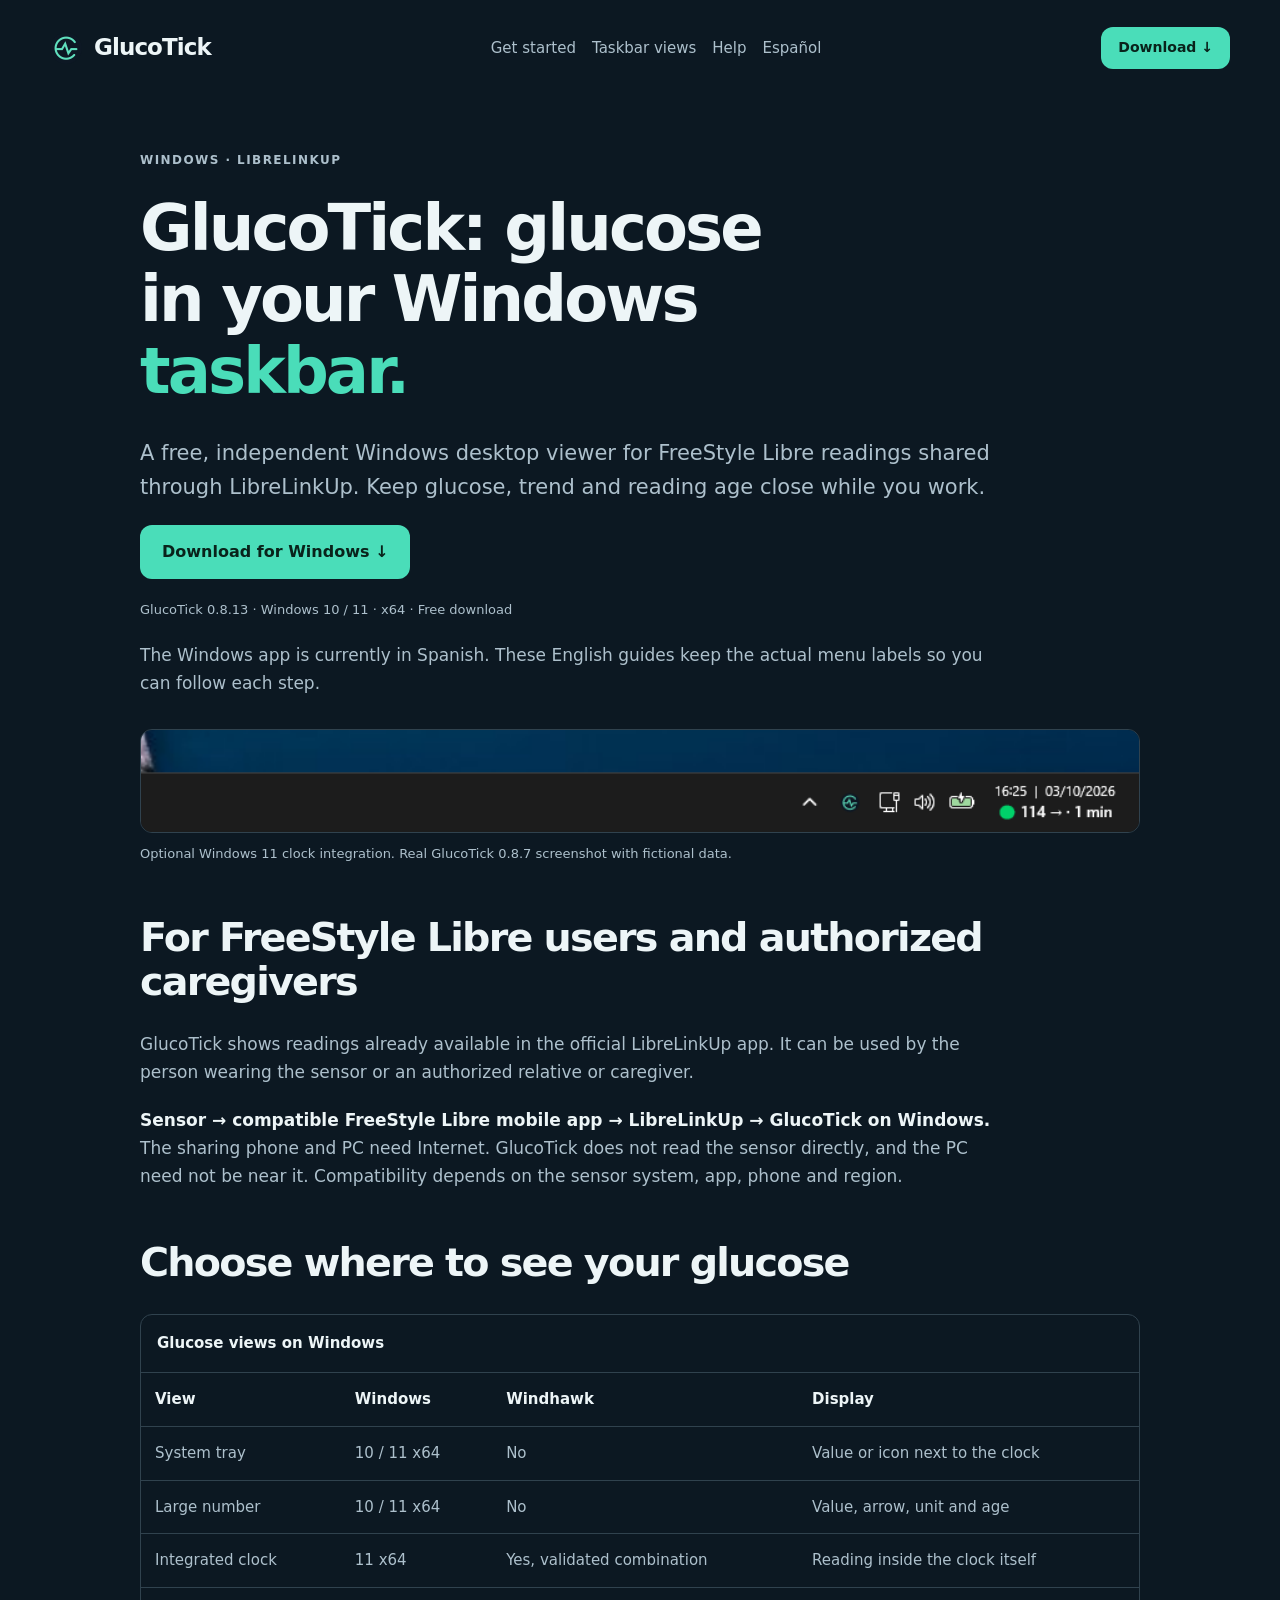
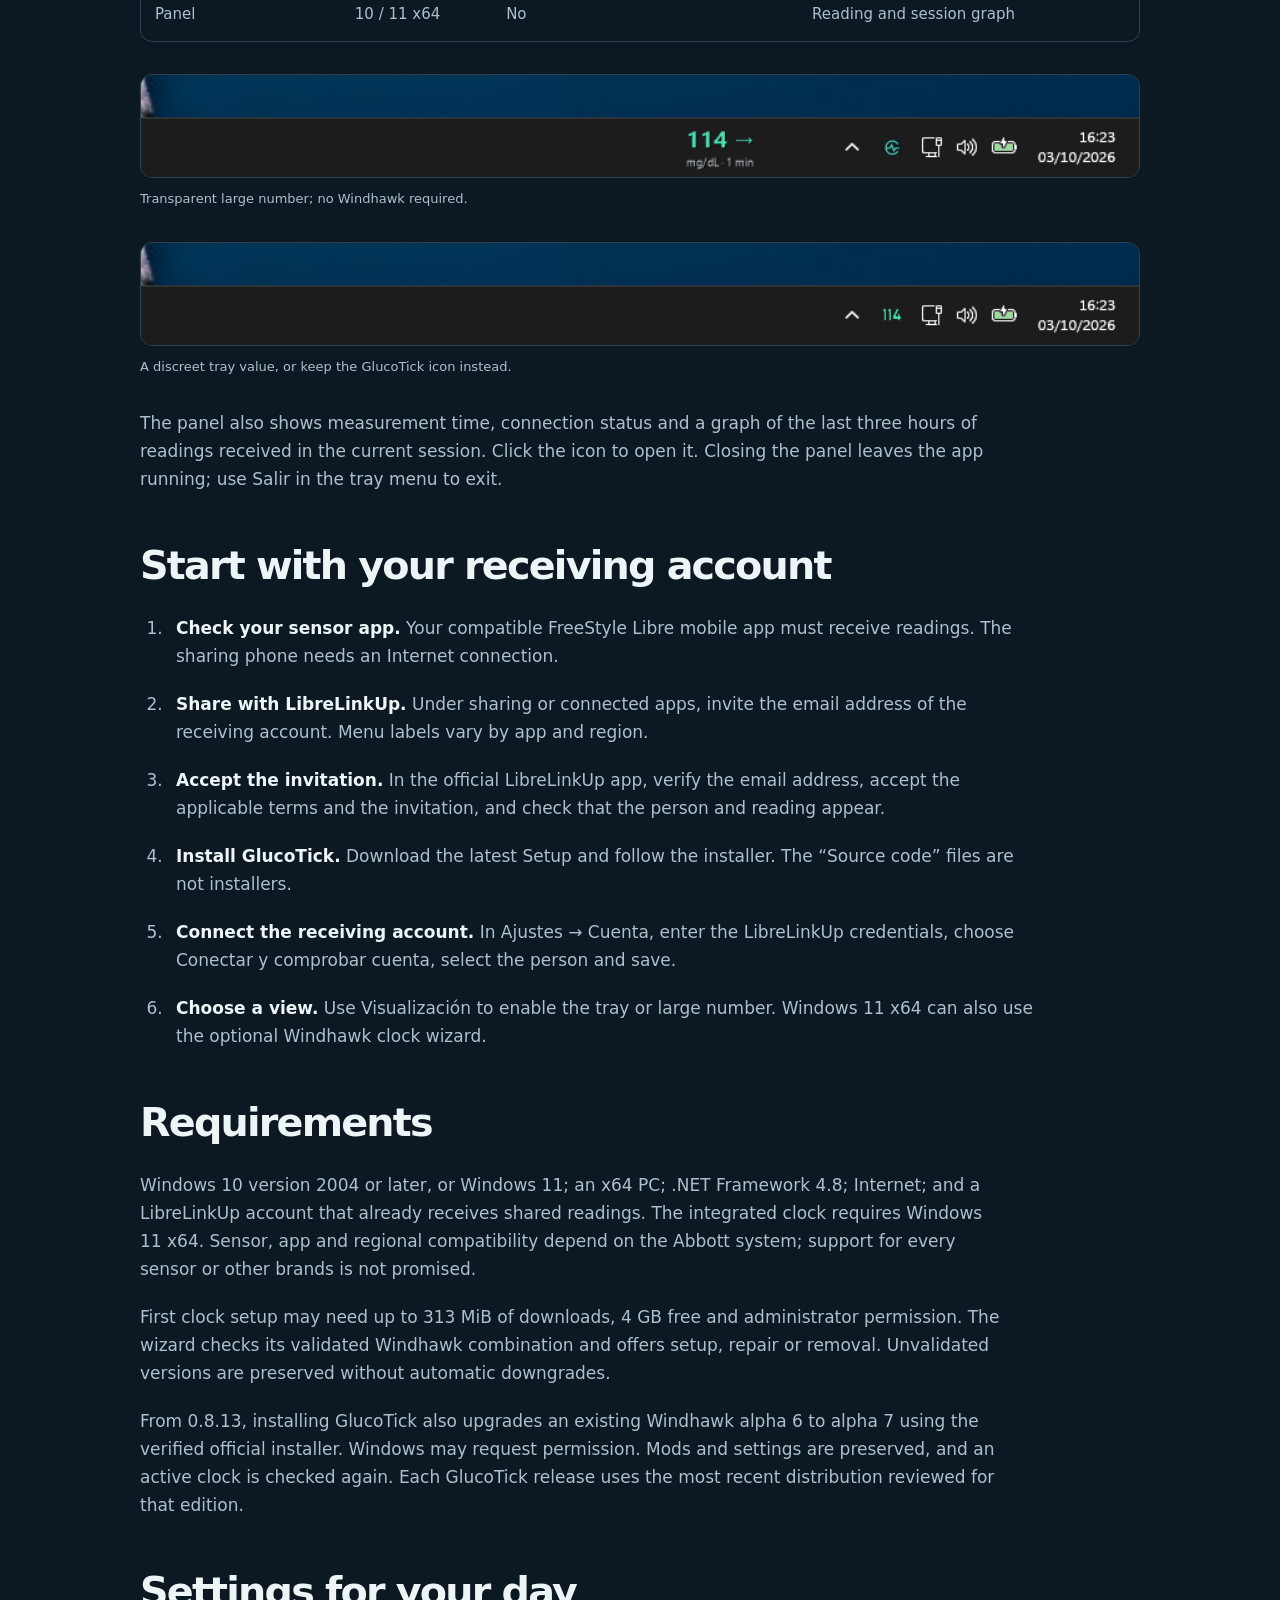
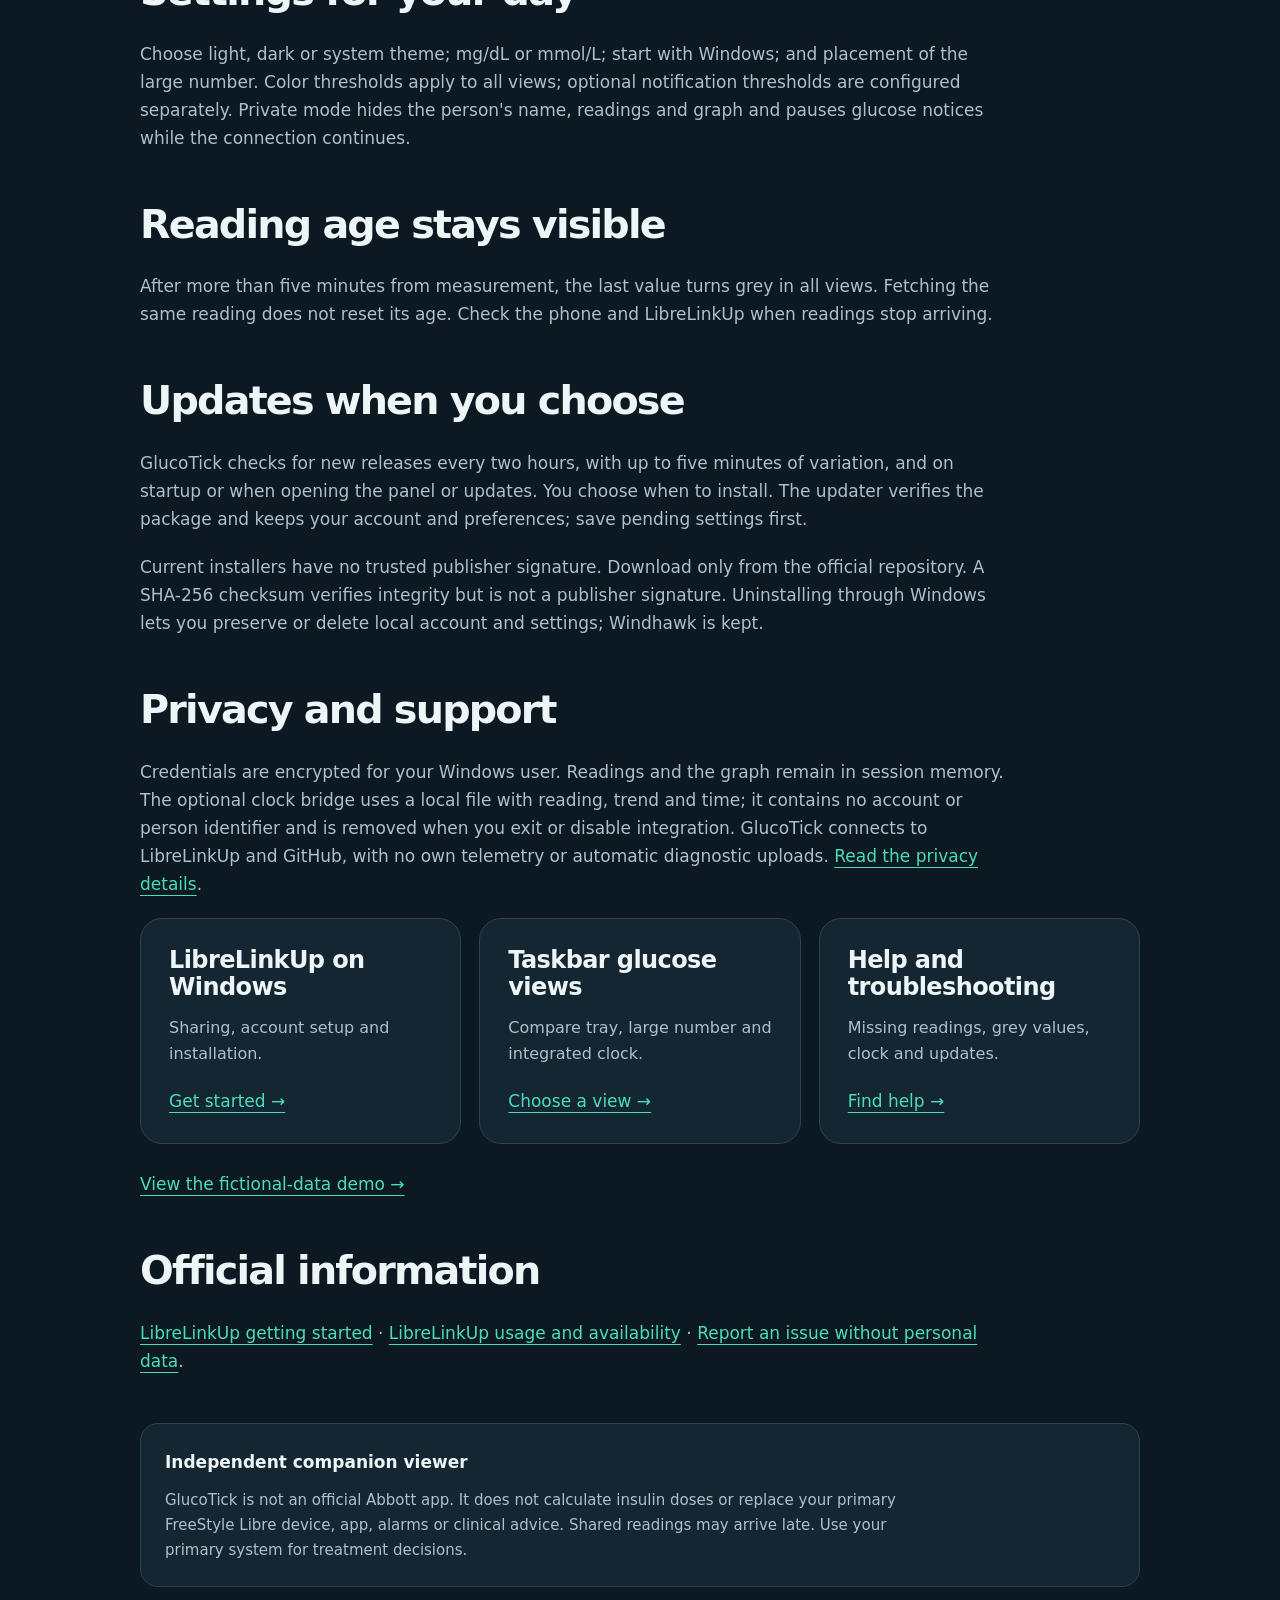
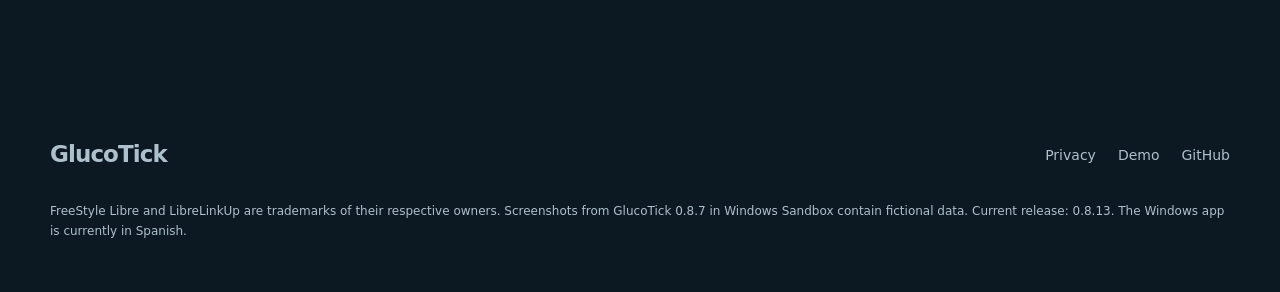
==== commit 1d0380a5: "docs: prepare0.8.13 persistent update progress guidance" ====
--- a/docs/en/index.html
+++ b/docs/en/index.html
@@ -1 +1 @@
-<!doctype html><html lang="en"><head><meta charset="utf-8"><meta name="viewport" content="width=device-width,initial-scale=1"><title>GlucoTick: glucose in the Windows taskbar with LibreLinkUp</title><meta name="description" content="View shared FreeStyle Libre glucose readings in the Windows taskbar, system tray or clock. Free independent LibreLinkUp viewer for Windows 10 and 11."><link rel="canonical" href="https://tiri14.github.io/glucotick-releases/en/"><link rel="alternate" hreflang="es" href="https://tiri14.github.io/glucotick-releases/"><link rel="alternate" hreflang="en" href="https://tiri14.github.io/glucotick-releases/en/"><link rel="alternate" hreflang="x-default" href="https://tiri14.github.io/glucotick-releases/"><meta property="og:type" content="website"><meta property="og:locale" content="en_US"><meta property="og:title" content="GlucoTick: glucose in the Windows taskbar with LibreLinkUp"><meta property="og:description" content="View shared FreeStyle Libre glucose readings in the Windows taskbar, system tray or clock. Free independent LibreLinkUp viewer for Windows 10 and 11."><meta property="og:url" content="https://tiri14.github.io/glucotick-releases/en/"><meta property="og:image" content="https://tiri14.github.io/glucotick-releases/assets/panel-dark.png"><meta property="og:image:alt" content="GlucoTick panel with fictional readings"><meta name="twitter:card" content="summary_large_image"><meta name="theme-color" content="#0c1822"><link rel="icon" href="../assets/icon.png?v=2"><link rel="stylesheet" href="../styles.css"><script src="../app.js" defer></script><script type="application/ld+json">{"@context":"https://schema.org","@type":"SoftwareApplication","@id":"https://tiri14.github.io/glucotick-releases/#software","name":"GlucoTick","url":"https://tiri14.github.io/glucotick-releases/en/","description":"Free independent Windows viewer for glucose readings shared through LibreLinkUp.","operatingSystem":"Windows 10 2004+ / Windows 11, x64","applicationCategory":"HealthApplication","softwareVersion":"0.8.12","inLanguage":"es","downloadUrl":"https://github.com/tiri14/glucotick-releases/releases/latest","image":"https://tiri14.github.io/glucotick-releases/assets/panel-dark.png","screenshot":["https://tiri14.github.io/glucotick-releases/assets/windows-reloj-integrado.png","https://tiri14.github.io/glucotick-releases/assets/windows-numero-grande.png","https://tiri14.github.io/glucotick-releases/assets/windows-bandeja-glucosa.png"],"isAccessibleForFree":true,"offers":{"@type":"Offer","price":"0","priceCurrency":"EUR"}}</script><meta name="google-site-verification" content="NPuLLoEbjzZInAn9EcNoolkDXoaoFBTy5Hxaxpm5AkI"></head><body><a class="skip" href="#contenido">Skip to content</a><header class="header wrap"><a class="brand" href="./"><img src="../assets/icon.png?v=2" width="32" height="32" alt="">GlucoTick</a><nav aria-label="Main"><a href="librelinkup-windows.html">Get started</a><a href="glucose-windows-taskbar.html">Taskbar views</a><a href="help.html">Help</a><a href="https://tiri14.github.io/glucotick-releases/" lang="es">Español</a></nav><a class="button small download" href="https://github.com/tiri14/glucotick-releases/releases/latest">Download ↓</a></header><main id="contenido" class="section wrap guide"><p class="eyebrow">WINDOWS · LIBRELINKUP</p><h1>GlucoTick: glucose<br>in your Windows<br><em>taskbar.</em></h1><p class="lead">A free, independent Windows desktop viewer for FreeStyle Libre readings shared through LibreLinkUp. Keep glucose, trend and reading age close while you work.</p><p><a class="button download" href="https://github.com/tiri14/glucotick-releases/releases/latest">Download for Windows ↓</a></p><p id="release-info" class="download-info">GlucoTick 0.8.12 · Windows 10 / 11 · x64 · Free download</p><p>The Windows app is currently in Spanish. These English guides keep the actual menu labels so you can follow each step.</p><figure class="guide-shot"><a href="../assets/windows-reloj-integrado.png"><img src="../assets/windows-reloj-integrado.png" width="800" height="82" alt="Windows clock with fictional glucose reading 114" loading="lazy"></a><figcaption>Optional Windows 11 clock integration. Real GlucoTick 0.8.7 screenshot with fictional data.</figcaption></figure><h2>For FreeStyle Libre users and authorized caregivers</h2><p>GlucoTick shows readings already available in the official LibreLinkUp app. It can be used by the person wearing the sensor or an authorized relative or caregiver.</p><p><strong>Sensor → compatible FreeStyle Libre mobile app → LibreLinkUp → GlucoTick on Windows.</strong> The sharing phone and PC need Internet. GlucoTick does not read the sensor directly, and the PC need not be near it. Compatibility depends on the sensor system, app, phone and region.</p><h2>Choose where to see your glucose</h2><div class="table-scroll"><table><caption>Glucose views on Windows</caption><thead><tr><th>View</th><th>Windows</th><th>Windhawk</th><th>Display</th></tr></thead><tbody><tr><td>System tray</td><td>10 / 11 x64</td><td>No</td><td>Value or icon next to the clock</td></tr><tr><td>Large number</td><td>10 / 11 x64</td><td>No</td><td>Value, arrow, unit and age</td></tr><tr><td>Integrated clock</td><td>11 x64</td><td>Yes, validated combination</td><td>Reading inside the clock itself</td></tr><tr><td>Panel</td><td>10 / 11 x64</td><td>No</td><td>Reading and session graph</td></tr></tbody></table></div><figure class="guide-shot"><a href="../assets/windows-numero-grande.png"><img src="../assets/windows-numero-grande.png" width="800" height="82" alt="Large fictional glucose reading 114 on the taskbar" loading="lazy"></a><figcaption>Transparent large number; no Windhawk required.</figcaption></figure><figure class="guide-shot"><a href="../assets/windows-bandeja-glucosa.png"><img src="../assets/windows-bandeja-glucosa.png" width="800" height="82" alt="Fictional glucose reading 114 in the Windows system tray" loading="lazy"></a><figcaption>A discreet tray value, or keep the GlucoTick icon instead.</figcaption></figure><p>The panel also shows measurement time, connection status and a graph of the last three hours of readings received in the current session. Click the icon to open it. Closing the panel leaves the app running; use Salir in the tray menu to exit.</p><h2>Start with your receiving account</h2><ol class="guide-steps"><li><strong>Check your sensor app.</strong> Your compatible FreeStyle Libre mobile app must receive readings. The sharing phone needs an Internet connection.</li><li><strong>Share with LibreLinkUp.</strong> Under sharing or connected apps, invite the email address of the receiving account. Menu labels vary by app and region.</li><li><strong>Accept the invitation.</strong> In the official LibreLinkUp app, verify the email address, accept the applicable terms and the invitation, and check that the person and reading appear.</li><li><strong>Install GlucoTick.</strong> Download the latest Setup and follow the installer. The “Source code” files are not installers.</li><li><strong>Connect the receiving account.</strong> In Ajustes → Cuenta, enter the LibreLinkUp credentials, choose Conectar y comprobar cuenta, select the person and save.</li><li><strong>Choose a view.</strong> Use Visualización to enable the tray or large number. Windows 11 x64 can also use the optional Windhawk clock wizard.</li></ol><h2>Requirements</h2><p>Windows 10 version 2004 or later, or Windows 11; an x64 PC; .NET Framework 4.8; Internet; and a LibreLinkUp account that already receives shared readings. The integrated clock requires Windows 11 x64. Sensor, app and regional compatibility depend on the Abbott system; support for every sensor or other brands is not promised.</p><p>First clock setup may need up to 313 MiB of downloads, 4 GB free and administrator permission. The wizard checks its validated Windhawk combination and offers setup, repair or removal. Unvalidated versions are preserved without automatic downgrades.</p><p>From 0.8.12, installing GlucoTick also upgrades an existing Windhawk alpha 6 to alpha 7 using the verified official installer. Windows may request permission. Mods and settings are preserved, and an active clock is checked again. Each GlucoTick release uses the most recent distribution reviewed for that edition.</p><h2>Settings for your day</h2><p>Choose light, dark or system theme; mg/dL or mmol/L; start with Windows; and placement of the large number. Color thresholds apply to all views; optional notification thresholds are configured separately. Private mode hides the person's name, readings and graph and pauses glucose notices while the connection continues.</p><h2>Reading age stays visible</h2><p>After more than five minutes from measurement, the last value turns grey in all views. Fetching the same reading does not reset its age. Check the phone and LibreLinkUp when readings stop arriving.</p><h2>Updates when you choose</h2><p>GlucoTick checks for new releases every two hours, with up to five minutes of variation, and on startup or when opening the panel or updates. You choose when to install. The updater verifies the package and keeps your account and preferences; save pending settings first.</p><p>Current installers have no trusted publisher signature. Download only from the official repository. A SHA-256 checksum verifies integrity but is not a publisher signature. Uninstalling through Windows lets you preserve or delete local account and settings; Windhawk is kept.</p><h2>Privacy and support</h2><p>Credentials are encrypted for your Windows user. Readings and the graph remain in session memory. The optional clock bridge uses a local file with reading, trend and time; it contains no account or person identifier and is removed when you exit or disable integration. GlucoTick connects to LibreLinkUp and GitHub, with no own telemetry or automatic diagnostic uploads. <a href="privacy.html">Read the privacy details</a>.</p><div class="view-grid"><article class="view-card"><h3>LibreLinkUp on Windows</h3><p>Sharing, account setup and installation.</p><a href="librelinkup-windows.html">Get started →</a></article><article class="view-card"><h3>Taskbar glucose views</h3><p>Compare tray, large number and integrated clock.</p><a href="glucose-windows-taskbar.html">Choose a view →</a></article><article class="view-card"><h3>Help and troubleshooting</h3><p>Missing readings, grey values, clock and updates.</p><a href="help.html">Find help →</a></article></div><p class="guide-demo-link"><a href="demo.html">View the fictional-data demo →</a></p><h2>Official information</h2><p><a href="https://www.librelinkup.com/articles/getting-started">LibreLinkUp getting started</a> · <a href="https://www.librelinkup.com/">LibreLinkUp usage and availability</a> · <a href="https://github.com/tiri14/glucotick-releases/issues">Report an issue without personal data</a>.</p><aside class="guide-note"><strong>Independent companion viewer</strong><p>GlucoTick is not an official Abbott app. It does not calculate insulin doses or replace your primary FreeStyle Libre device, app, alarms or clinical advice. Shared readings may arrive late. Use your primary system for treatment decisions.</p></aside></main><footer class="wrap footer"><a class="brand" href="./">GlucoTick</a><div><a href="privacy.html">Privacy</a><a href="demo.html">Demo</a><a href="https://github.com/tiri14/glucotick-releases">GitHub</a></div><p>FreeStyle Libre and LibreLinkUp are trademarks of their respective owners. Screenshots from GlucoTick 0.8.7 in Windows Sandbox contain fictional data. Current release: 0.8.12. The Windows app is currently in Spanish.</p></footer></body></html>
+<!doctype html><html lang="en"><head><meta charset="utf-8"><meta name="viewport" content="width=device-width,initial-scale=1"><title>GlucoTick: glucose in the Windows taskbar with LibreLinkUp</title><meta name="description" content="View shared FreeStyle Libre glucose readings in the Windows taskbar, system tray or clock. Free independent LibreLinkUp viewer for Windows 10 and 11."><link rel="canonical" href="https://tiri14.github.io/glucotick-releases/en/"><link rel="alternate" hreflang="es" href="https://tiri14.github.io/glucotick-releases/"><link rel="alternate" hreflang="en" href="https://tiri14.github.io/glucotick-releases/en/"><link rel="alternate" hreflang="x-default" href="https://tiri14.github.io/glucotick-releases/"><meta property="og:type" content="website"><meta property="og:locale" content="en_US"><meta property="og:title" content="GlucoTick: glucose in the Windows taskbar with LibreLinkUp"><meta property="og:description" content="View shared FreeStyle Libre glucose readings in the Windows taskbar, system tray or clock. Free independent LibreLinkUp viewer for Windows 10 and 11."><meta property="og:url" content="https://tiri14.github.io/glucotick-releases/en/"><meta property="og:image" content="https://tiri14.github.io/glucotick-releases/assets/panel-dark.png"><meta property="og:image:alt" content="GlucoTick panel with fictional readings"><meta name="twitter:card" content="summary_large_image"><meta name="theme-color" content="#0c1822"><link rel="icon" href="../assets/icon.png?v=2"><link rel="stylesheet" href="../styles.css"><script src="../app.js" defer></script><script type="application/ld+json">{"@context":"https://schema.org","@type":"SoftwareApplication","@id":"https://tiri14.github.io/glucotick-releases/#software","name":"GlucoTick","url":"https://tiri14.github.io/glucotick-releases/en/","description":"Free independent Windows viewer for glucose readings shared through LibreLinkUp.","operatingSystem":"Windows 10 2004+ / Windows 11, x64","applicationCategory":"HealthApplication","softwareVersion":"0.8.13","inLanguage":"es","downloadUrl":"https://github.com/tiri14/glucotick-releases/releases/latest","image":"https://tiri14.github.io/glucotick-releases/assets/panel-dark.png","screenshot":["https://tiri14.github.io/glucotick-releases/assets/windows-reloj-integrado.png","https://tiri14.github.io/glucotick-releases/assets/windows-numero-grande.png","https://tiri14.github.io/glucotick-releases/assets/windows-bandeja-glucosa.png"],"isAccessibleForFree":true,"offers":{"@type":"Offer","price":"0","priceCurrency":"EUR"}}</script><meta name="google-site-verification" content="NPuLLoEbjzZInAn9EcNoolkDXoaoFBTy5Hxaxpm5AkI"></head><body><a class="skip" href="#contenido">Skip to content</a><header class="header wrap"><a class="brand" href="./"><img src="../assets/icon.png?v=2" width="32" height="32" alt="">GlucoTick</a><nav aria-label="Main"><a href="librelinkup-windows.html">Get started</a><a href="glucose-windows-taskbar.html">Taskbar views</a><a href="help.html">Help</a><a href="https://tiri14.github.io/glucotick-releases/" lang="es">Español</a></nav><a class="button small download" href="https://github.com/tiri14/glucotick-releases/releases/latest">Download ↓</a></header><main id="contenido" class="section wrap guide"><p class="eyebrow">WINDOWS · LIBRELINKUP</p><h1>GlucoTick: glucose<br>in your Windows<br><em>taskbar.</em></h1><p class="lead">A free, independent Windows desktop viewer for FreeStyle Libre readings shared through LibreLinkUp. Keep glucose, trend and reading age close while you work.</p><p><a class="button download" href="https://github.com/tiri14/glucotick-releases/releases/latest">Download for Windows ↓</a></p><p id="release-info" class="download-info">GlucoTick 0.8.13 · Windows 10 / 11 · x64 · Free download</p><p>The Windows app is currently in Spanish. These English guides keep the actual menu labels so you can follow each step.</p><figure class="guide-shot"><a href="../assets/windows-reloj-integrado.png"><img src="../assets/windows-reloj-integrado.png" width="800" height="82" alt="Windows clock with fictional glucose reading 114" loading="lazy"></a><figcaption>Optional Windows 11 clock integration. Real GlucoTick 0.8.7 screenshot with fictional data.</figcaption></figure><h2>For FreeStyle Libre users and authorized caregivers</h2><p>GlucoTick shows readings already available in the official LibreLinkUp app. It can be used by the person wearing the sensor or an authorized relative or caregiver.</p><p><strong>Sensor → compatible FreeStyle Libre mobile app → LibreLinkUp → GlucoTick on Windows.</strong> The sharing phone and PC need Internet. GlucoTick does not read the sensor directly, and the PC need not be near it. Compatibility depends on the sensor system, app, phone and region.</p><h2>Choose where to see your glucose</h2><div class="table-scroll"><table><caption>Glucose views on Windows</caption><thead><tr><th>View</th><th>Windows</th><th>Windhawk</th><th>Display</th></tr></thead><tbody><tr><td>System tray</td><td>10 / 11 x64</td><td>No</td><td>Value or icon next to the clock</td></tr><tr><td>Large number</td><td>10 / 11 x64</td><td>No</td><td>Value, arrow, unit and age</td></tr><tr><td>Integrated clock</td><td>11 x64</td><td>Yes, validated combination</td><td>Reading inside the clock itself</td></tr><tr><td>Panel</td><td>10 / 11 x64</td><td>No</td><td>Reading and session graph</td></tr></tbody></table></div><figure class="guide-shot"><a href="../assets/windows-numero-grande.png"><img src="../assets/windows-numero-grande.png" width="800" height="82" alt="Large fictional glucose reading 114 on the taskbar" loading="lazy"></a><figcaption>Transparent large number; no Windhawk required.</figcaption></figure><figure class="guide-shot"><a href="../assets/windows-bandeja-glucosa.png"><img src="../assets/windows-bandeja-glucosa.png" width="800" height="82" alt="Fictional glucose reading 114 in the Windows system tray" loading="lazy"></a><figcaption>A discreet tray value, or keep the GlucoTick icon instead.</figcaption></figure><p>The panel also shows measurement time, connection status and a graph of the last three hours of readings received in the current session. Click the icon to open it. Closing the panel leaves the app running; use Salir in the tray menu to exit.</p><h2>Start with your receiving account</h2><ol class="guide-steps"><li><strong>Check your sensor app.</strong> Your compatible FreeStyle Libre mobile app must receive readings. The sharing phone needs an Internet connection.</li><li><strong>Share with LibreLinkUp.</strong> Under sharing or connected apps, invite the email address of the receiving account. Menu labels vary by app and region.</li><li><strong>Accept the invitation.</strong> In the official LibreLinkUp app, verify the email address, accept the applicable terms and the invitation, and check that the person and reading appear.</li><li><strong>Install GlucoTick.</strong> Download the latest Setup and follow the installer. The “Source code” files are not installers.</li><li><strong>Connect the receiving account.</strong> In Ajustes → Cuenta, enter the LibreLinkUp credentials, choose Conectar y comprobar cuenta, select the person and save.</li><li><strong>Choose a view.</strong> Use Visualización to enable the tray or large number. Windows 11 x64 can also use the optional Windhawk clock wizard.</li></ol><h2>Requirements</h2><p>Windows 10 version 2004 or later, or Windows 11; an x64 PC; .NET Framework 4.8; Internet; and a LibreLinkUp account that already receives shared readings. The integrated clock requires Windows 11 x64. Sensor, app and regional compatibility depend on the Abbott system; support for every sensor or other brands is not promised.</p><p>First clock setup may need up to 313 MiB of downloads, 4 GB free and administrator permission. The wizard checks its validated Windhawk combination and offers setup, repair or removal. Unvalidated versions are preserved without automatic downgrades.</p><p>From 0.8.13, installing GlucoTick also upgrades an existing Windhawk alpha 6 to alpha 7 using the verified official installer. Windows may request permission. Mods and settings are preserved, and an active clock is checked again. Each GlucoTick release uses the most recent distribution reviewed for that edition.</p><h2>Settings for your day</h2><p>Choose light, dark or system theme; mg/dL or mmol/L; start with Windows; and placement of the large number. Color thresholds apply to all views; optional notification thresholds are configured separately. Private mode hides the person's name, readings and graph and pauses glucose notices while the connection continues.</p><h2>Reading age stays visible</h2><p>After more than five minutes from measurement, the last value turns grey in all views. Fetching the same reading does not reset its age. Check the phone and LibreLinkUp when readings stop arriving.</p><h2>Updates when you choose</h2><p>GlucoTick checks for new releases every two hours, with up to five minutes of variation, and on startup or when opening the panel or updates. You choose when to install. The updater verifies the package and keeps your account and preferences; save pending settings first.</p><p>Current installers have no trusted publisher signature. Download only from the official repository. A SHA-256 checksum verifies integrity but is not a publisher signature. Uninstalling through Windows lets you preserve or delete local account and settings; Windhawk is kept.</p><h2>Privacy and support</h2><p>Credentials are encrypted for your Windows user. Readings and the graph remain in session memory. The optional clock bridge uses a local file with reading, trend and time; it contains no account or person identifier and is removed when you exit or disable integration. GlucoTick connects to LibreLinkUp and GitHub, with no own telemetry or automatic diagnostic uploads. <a href="privacy.html">Read the privacy details</a>.</p><div class="view-grid"><article class="view-card"><h3>LibreLinkUp on Windows</h3><p>Sharing, account setup and installation.</p><a href="librelinkup-windows.html">Get started →</a></article><article class="view-card"><h3>Taskbar glucose views</h3><p>Compare tray, large number and integrated clock.</p><a href="glucose-windows-taskbar.html">Choose a view →</a></article><article class="view-card"><h3>Help and troubleshooting</h3><p>Missing readings, grey values, clock and updates.</p><a href="help.html">Find help →</a></article></div><p class="guide-demo-link"><a href="demo.html">View the fictional-data demo →</a></p><h2>Official information</h2><p><a href="https://www.librelinkup.com/articles/getting-started">LibreLinkUp getting started</a> · <a href="https://www.librelinkup.com/">LibreLinkUp usage and availability</a> · <a href="https://github.com/tiri14/glucotick-releases/issues">Report an issue without personal data</a>.</p><aside class="guide-note"><strong>Independent companion viewer</strong><p>GlucoTick is not an official Abbott app. It does not calculate insulin doses or replace your primary FreeStyle Libre device, app, alarms or clinical advice. Shared readings may arrive late. Use your primary system for treatment decisions.</p></aside></main><footer class="wrap footer"><a class="brand" href="./">GlucoTick</a><div><a href="privacy.html">Privacy</a><a href="demo.html">Demo</a><a href="https://github.com/tiri14/glucotick-releases">GitHub</a></div><p>FreeStyle Libre and LibreLinkUp are trademarks of their respective owners. Screenshots from GlucoTick 0.8.7 in Windows Sandbox contain fictional data. Current release: 0.8.13. The Windows app is currently in Spanish.</p></footer></body></html>
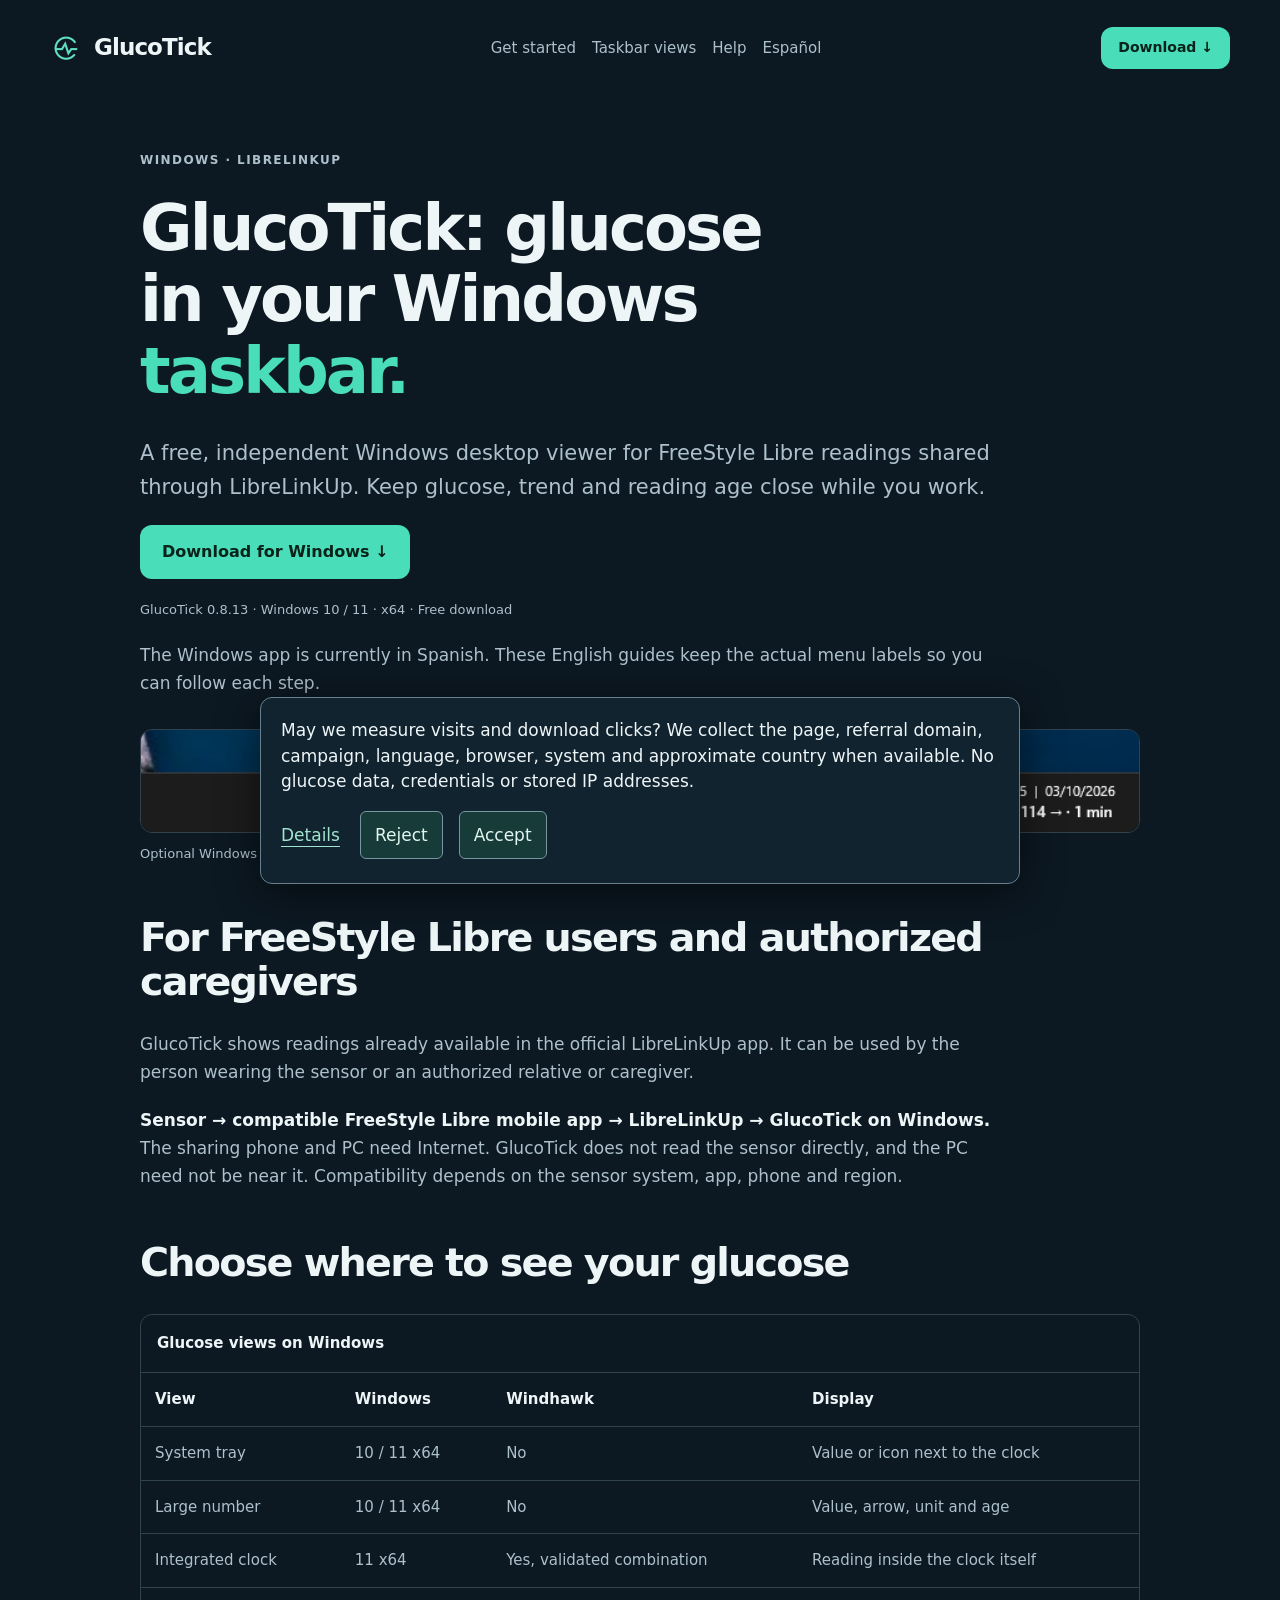
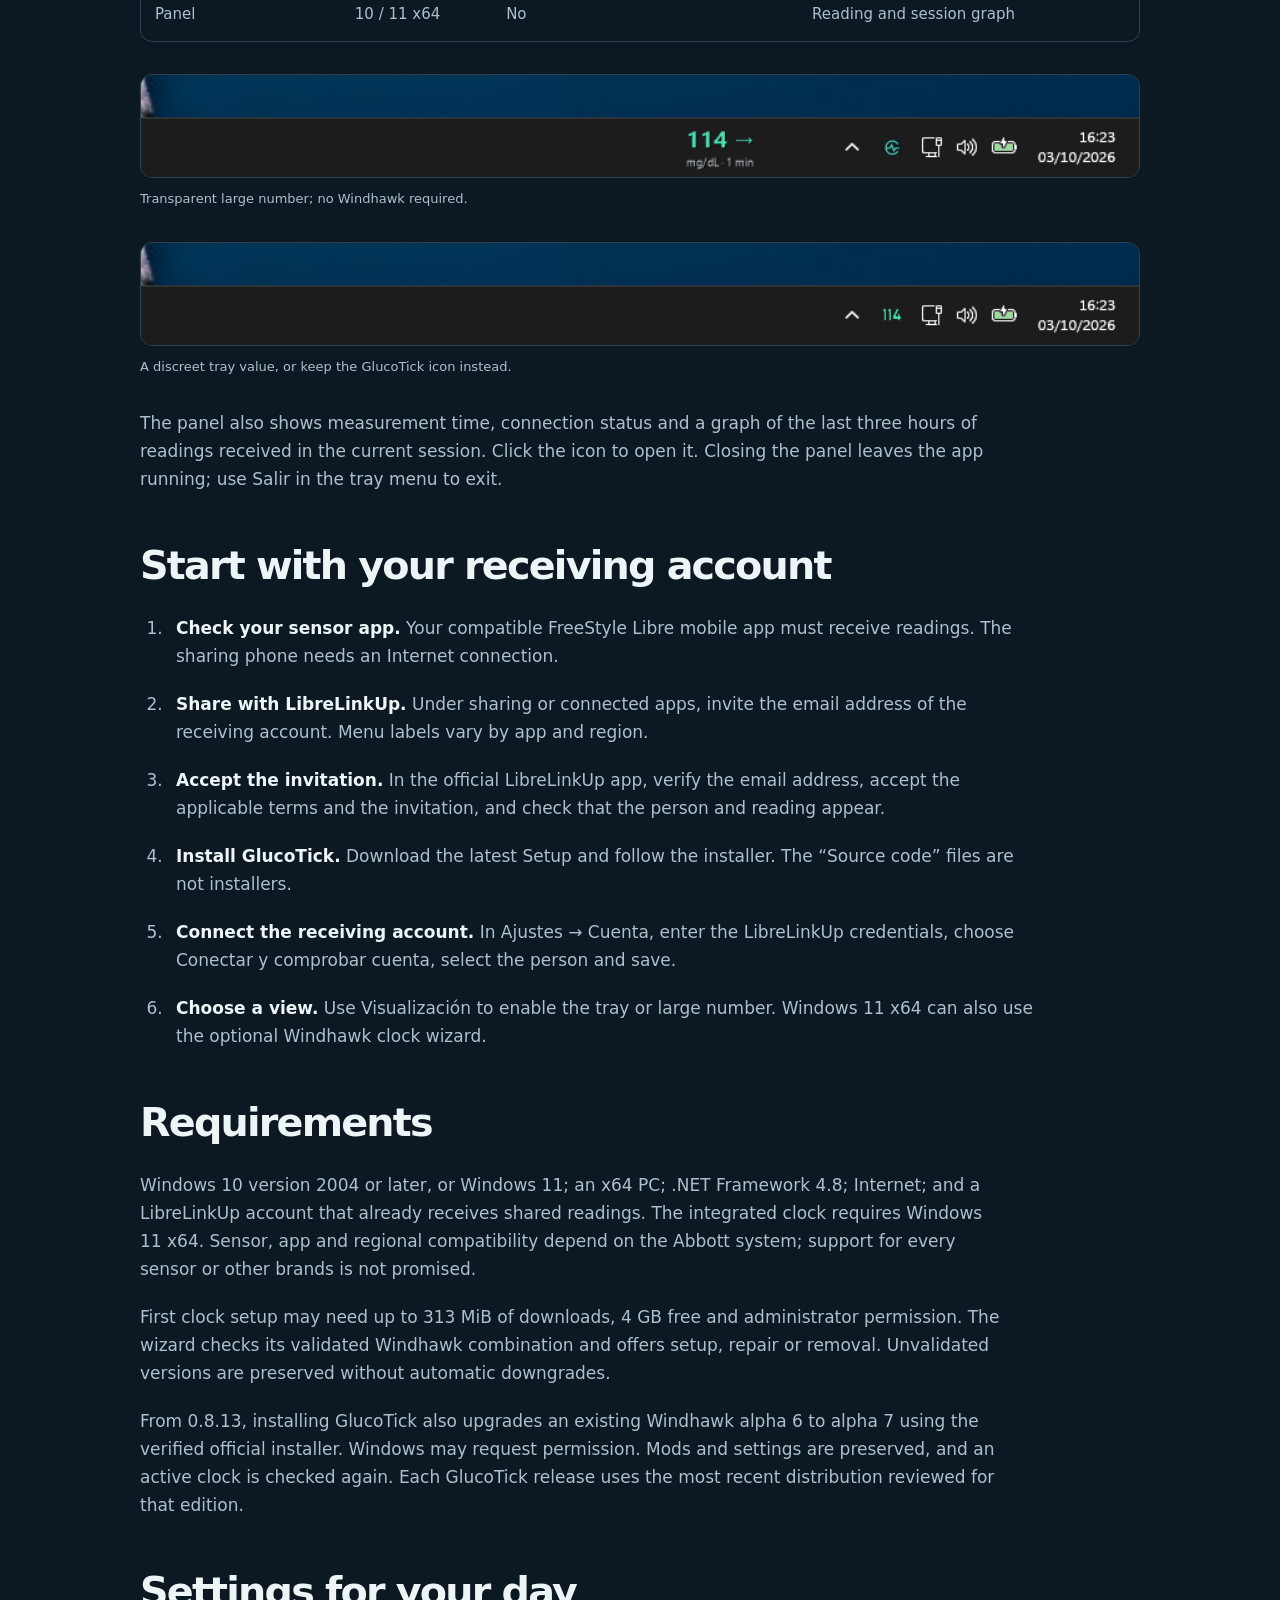
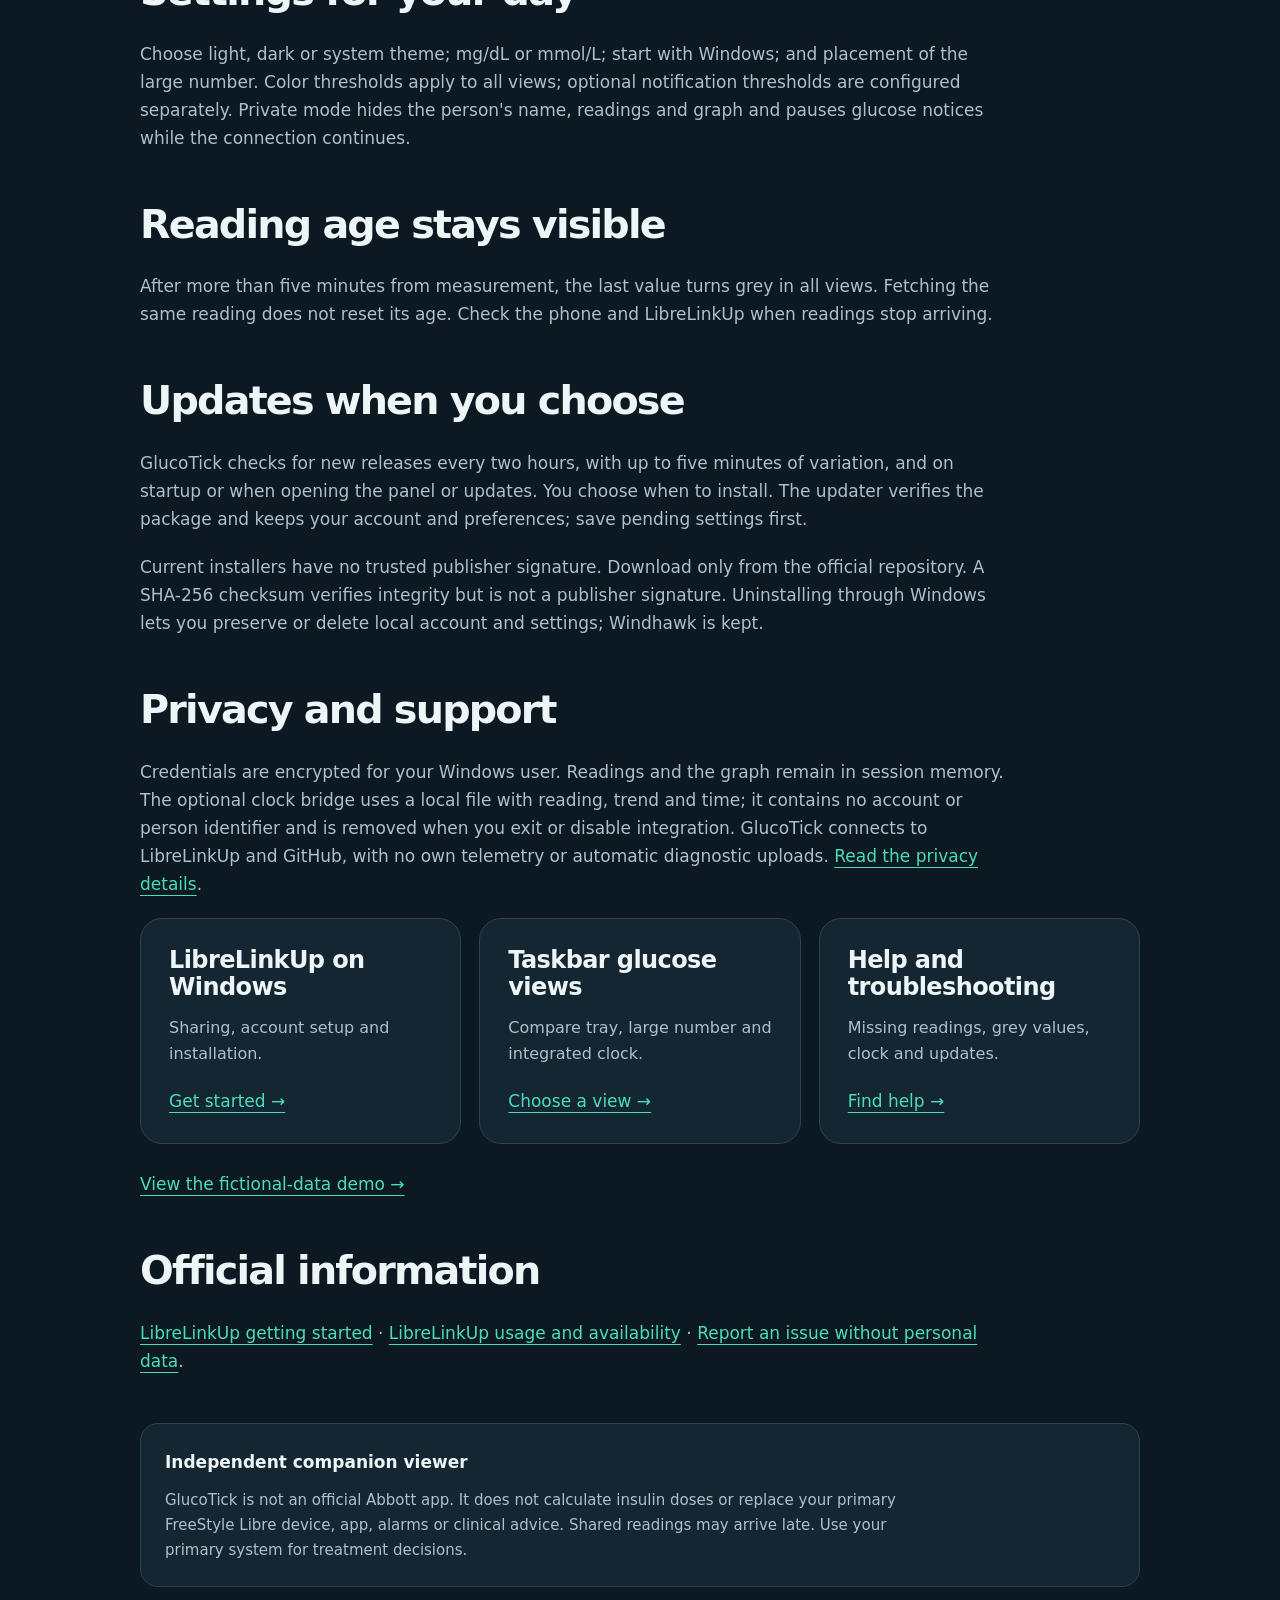
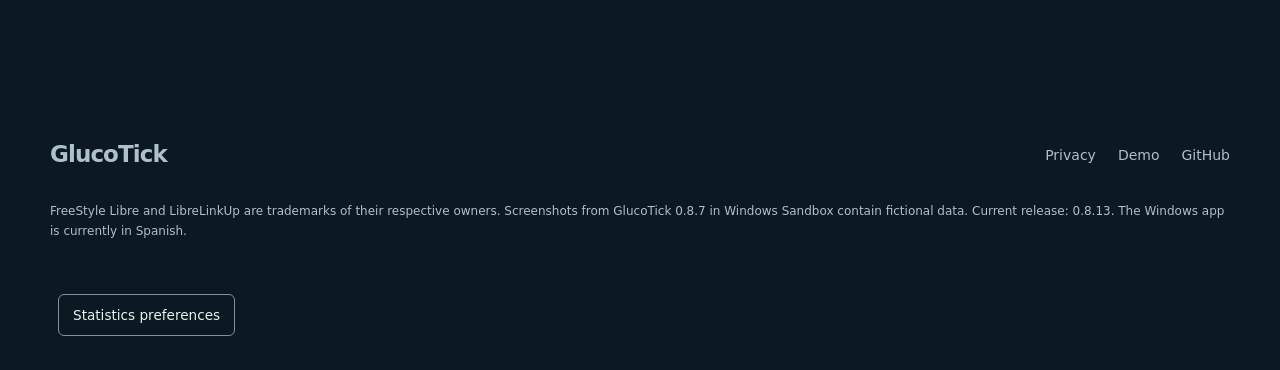
==== commit 84420dfe: "Add consent-based web analytics with release-independent history" ====
--- a/docs/en/index.html
+++ b/docs/en/index.html
@@ -1 +1 @@
-<!doctype html><html lang="en"><head><meta charset="utf-8"><meta name="viewport" content="width=device-width,initial-scale=1"><title>GlucoTick: glucose in the Windows taskbar with LibreLinkUp</title><meta name="description" content="View shared FreeStyle Libre glucose readings in the Windows taskbar, system tray or clock. Free independent LibreLinkUp viewer for Windows 10 and 11."><link rel="canonical" href="https://tiri14.github.io/glucotick-releases/en/"><link rel="alternate" hreflang="es" href="https://tiri14.github.io/glucotick-releases/"><link rel="alternate" hreflang="en" href="https://tiri14.github.io/glucotick-releases/en/"><link rel="alternate" hreflang="x-default" href="https://tiri14.github.io/glucotick-releases/"><meta property="og:type" content="website"><meta property="og:locale" content="en_US"><meta property="og:title" content="GlucoTick: glucose in the Windows taskbar with LibreLinkUp"><meta property="og:description" content="View shared FreeStyle Libre glucose readings in the Windows taskbar, system tray or clock. Free independent LibreLinkUp viewer for Windows 10 and 11."><meta property="og:url" content="https://tiri14.github.io/glucotick-releases/en/"><meta property="og:image" content="https://tiri14.github.io/glucotick-releases/assets/panel-dark.png"><meta property="og:image:alt" content="GlucoTick panel with fictional readings"><meta name="twitter:card" content="summary_large_image"><meta name="theme-color" content="#0c1822"><link rel="icon" href="../assets/icon.png?v=2"><link rel="stylesheet" href="../styles.css"><script src="../app.js" defer></script><script type="application/ld+json">{"@context":"https://schema.org","@type":"SoftwareApplication","@id":"https://tiri14.github.io/glucotick-releases/#software","name":"GlucoTick","url":"https://tiri14.github.io/glucotick-releases/en/","description":"Free independent Windows viewer for glucose readings shared through LibreLinkUp.","operatingSystem":"Windows 10 2004+ / Windows 11, x64","applicationCategory":"HealthApplication","softwareVersion":"0.8.13","inLanguage":"es","downloadUrl":"https://github.com/tiri14/glucotick-releases/releases/latest","image":"https://tiri14.github.io/glucotick-releases/assets/panel-dark.png","screenshot":["https://tiri14.github.io/glucotick-releases/assets/windows-reloj-integrado.png","https://tiri14.github.io/glucotick-releases/assets/windows-numero-grande.png","https://tiri14.github.io/glucotick-releases/assets/windows-bandeja-glucosa.png"],"isAccessibleForFree":true,"offers":{"@type":"Offer","price":"0","priceCurrency":"EUR"}}</script><meta name="google-site-verification" content="NPuLLoEbjzZInAn9EcNoolkDXoaoFBTy5Hxaxpm5AkI"></head><body><a class="skip" href="#contenido">Skip to content</a><header class="header wrap"><a class="brand" href="./"><img src="../assets/icon.png?v=2" width="32" height="32" alt="">GlucoTick</a><nav aria-label="Main"><a href="librelinkup-windows.html">Get started</a><a href="glucose-windows-taskbar.html">Taskbar views</a><a href="help.html">Help</a><a href="https://tiri14.github.io/glucotick-releases/" lang="es">Español</a></nav><a class="button small download" href="https://github.com/tiri14/glucotick-releases/releases/latest">Download ↓</a></header><main id="contenido" class="section wrap guide"><p class="eyebrow">WINDOWS · LIBRELINKUP</p><h1>GlucoTick: glucose<br>in your Windows<br><em>taskbar.</em></h1><p class="lead">A free, independent Windows desktop viewer for FreeStyle Libre readings shared through LibreLinkUp. Keep glucose, trend and reading age close while you work.</p><p><a class="button download" href="https://github.com/tiri14/glucotick-releases/releases/latest">Download for Windows ↓</a></p><p id="release-info" class="download-info">GlucoTick 0.8.13 · Windows 10 / 11 · x64 · Free download</p><p>The Windows app is currently in Spanish. These English guides keep the actual menu labels so you can follow each step.</p><figure class="guide-shot"><a href="../assets/windows-reloj-integrado.png"><img src="../assets/windows-reloj-integrado.png" width="800" height="82" alt="Windows clock with fictional glucose reading 114" loading="lazy"></a><figcaption>Optional Windows 11 clock integration. Real GlucoTick 0.8.7 screenshot with fictional data.</figcaption></figure><h2>For FreeStyle Libre users and authorized caregivers</h2><p>GlucoTick shows readings already available in the official LibreLinkUp app. It can be used by the person wearing the sensor or an authorized relative or caregiver.</p><p><strong>Sensor → compatible FreeStyle Libre mobile app → LibreLinkUp → GlucoTick on Windows.</strong> The sharing phone and PC need Internet. GlucoTick does not read the sensor directly, and the PC need not be near it. Compatibility depends on the sensor system, app, phone and region.</p><h2>Choose where to see your glucose</h2><div class="table-scroll"><table><caption>Glucose views on Windows</caption><thead><tr><th>View</th><th>Windows</th><th>Windhawk</th><th>Display</th></tr></thead><tbody><tr><td>System tray</td><td>10 / 11 x64</td><td>No</td><td>Value or icon next to the clock</td></tr><tr><td>Large number</td><td>10 / 11 x64</td><td>No</td><td>Value, arrow, unit and age</td></tr><tr><td>Integrated clock</td><td>11 x64</td><td>Yes, validated combination</td><td>Reading inside the clock itself</td></tr><tr><td>Panel</td><td>10 / 11 x64</td><td>No</td><td>Reading and session graph</td></tr></tbody></table></div><figure class="guide-shot"><a href="../assets/windows-numero-grande.png"><img src="../assets/windows-numero-grande.png" width="800" height="82" alt="Large fictional glucose reading 114 on the taskbar" loading="lazy"></a><figcaption>Transparent large number; no Windhawk required.</figcaption></figure><figure class="guide-shot"><a href="../assets/windows-bandeja-glucosa.png"><img src="../assets/windows-bandeja-glucosa.png" width="800" height="82" alt="Fictional glucose reading 114 in the Windows system tray" loading="lazy"></a><figcaption>A discreet tray value, or keep the GlucoTick icon instead.</figcaption></figure><p>The panel also shows measurement time, connection status and a graph of the last three hours of readings received in the current session. Click the icon to open it. Closing the panel leaves the app running; use Salir in the tray menu to exit.</p><h2>Start with your receiving account</h2><ol class="guide-steps"><li><strong>Check your sensor app.</strong> Your compatible FreeStyle Libre mobile app must receive readings. The sharing phone needs an Internet connection.</li><li><strong>Share with LibreLinkUp.</strong> Under sharing or connected apps, invite the email address of the receiving account. Menu labels vary by app and region.</li><li><strong>Accept the invitation.</strong> In the official LibreLinkUp app, verify the email address, accept the applicable terms and the invitation, and check that the person and reading appear.</li><li><strong>Install GlucoTick.</strong> Download the latest Setup and follow the installer. The “Source code” files are not installers.</li><li><strong>Connect the receiving account.</strong> In Ajustes → Cuenta, enter the LibreLinkUp credentials, choose Conectar y comprobar cuenta, select the person and save.</li><li><strong>Choose a view.</strong> Use Visualización to enable the tray or large number. Windows 11 x64 can also use the optional Windhawk clock wizard.</li></ol><h2>Requirements</h2><p>Windows 10 version 2004 or later, or Windows 11; an x64 PC; .NET Framework 4.8; Internet; and a LibreLinkUp account that already receives shared readings. The integrated clock requires Windows 11 x64. Sensor, app and regional compatibility depend on the Abbott system; support for every sensor or other brands is not promised.</p><p>First clock setup may need up to 313 MiB of downloads, 4 GB free and administrator permission. The wizard checks its validated Windhawk combination and offers setup, repair or removal. Unvalidated versions are preserved without automatic downgrades.</p><p>From 0.8.13, installing GlucoTick also upgrades an existing Windhawk alpha 6 to alpha 7 using the verified official installer. Windows may request permission. Mods and settings are preserved, and an active clock is checked again. Each GlucoTick release uses the most recent distribution reviewed for that edition.</p><h2>Settings for your day</h2><p>Choose light, dark or system theme; mg/dL or mmol/L; start with Windows; and placement of the large number. Color thresholds apply to all views; optional notification thresholds are configured separately. Private mode hides the person's name, readings and graph and pauses glucose notices while the connection continues.</p><h2>Reading age stays visible</h2><p>After more than five minutes from measurement, the last value turns grey in all views. Fetching the same reading does not reset its age. Check the phone and LibreLinkUp when readings stop arriving.</p><h2>Updates when you choose</h2><p>GlucoTick checks for new releases every two hours, with up to five minutes of variation, and on startup or when opening the panel or updates. You choose when to install. The updater verifies the package and keeps your account and preferences; save pending settings first.</p><p>Current installers have no trusted publisher signature. Download only from the official repository. A SHA-256 checksum verifies integrity but is not a publisher signature. Uninstalling through Windows lets you preserve or delete local account and settings; Windhawk is kept.</p><h2>Privacy and support</h2><p>Credentials are encrypted for your Windows user. Readings and the graph remain in session memory. The optional clock bridge uses a local file with reading, trend and time; it contains no account or person identifier and is removed when you exit or disable integration. GlucoTick connects to LibreLinkUp and GitHub, with no own telemetry or automatic diagnostic uploads. <a href="privacy.html">Read the privacy details</a>.</p><div class="view-grid"><article class="view-card"><h3>LibreLinkUp on Windows</h3><p>Sharing, account setup and installation.</p><a href="librelinkup-windows.html">Get started →</a></article><article class="view-card"><h3>Taskbar glucose views</h3><p>Compare tray, large number and integrated clock.</p><a href="glucose-windows-taskbar.html">Choose a view →</a></article><article class="view-card"><h3>Help and troubleshooting</h3><p>Missing readings, grey values, clock and updates.</p><a href="help.html">Find help →</a></article></div><p class="guide-demo-link"><a href="demo.html">View the fictional-data demo →</a></p><h2>Official information</h2><p><a href="https://www.librelinkup.com/articles/getting-started">LibreLinkUp getting started</a> · <a href="https://www.librelinkup.com/">LibreLinkUp usage and availability</a> · <a href="https://github.com/tiri14/glucotick-releases/issues">Report an issue without personal data</a>.</p><aside class="guide-note"><strong>Independent companion viewer</strong><p>GlucoTick is not an official Abbott app. It does not calculate insulin doses or replace your primary FreeStyle Libre device, app, alarms or clinical advice. Shared readings may arrive late. Use your primary system for treatment decisions.</p></aside></main><footer class="wrap footer"><a class="brand" href="./">GlucoTick</a><div><a href="privacy.html">Privacy</a><a href="demo.html">Demo</a><a href="https://github.com/tiri14/glucotick-releases">GitHub</a></div><p>FreeStyle Libre and LibreLinkUp are trademarks of their respective owners. Screenshots from GlucoTick 0.8.7 in Windows Sandbox contain fictional data. Current release: 0.8.13. The Windows app is currently in Spanish.</p></footer></body></html>
+<!doctype html><html lang="en"><head><meta charset="utf-8"><meta name="viewport" content="width=device-width,initial-scale=1"><title>GlucoTick: glucose in the Windows taskbar with LibreLinkUp</title><meta name="description" content="View shared FreeStyle Libre glucose readings in the Windows taskbar, system tray or clock. Free independent LibreLinkUp viewer for Windows 10 and 11."><link rel="canonical" href="https://tiri14.github.io/glucotick-releases/en/"><link rel="alternate" hreflang="es" href="https://tiri14.github.io/glucotick-releases/"><link rel="alternate" hreflang="en" href="https://tiri14.github.io/glucotick-releases/en/"><link rel="alternate" hreflang="x-default" href="https://tiri14.github.io/glucotick-releases/"><meta property="og:type" content="website"><meta property="og:locale" content="en_US"><meta property="og:title" content="GlucoTick: glucose in the Windows taskbar with LibreLinkUp"><meta property="og:description" content="View shared FreeStyle Libre glucose readings in the Windows taskbar, system tray or clock. Free independent LibreLinkUp viewer for Windows 10 and 11."><meta property="og:url" content="https://tiri14.github.io/glucotick-releases/en/"><meta property="og:image" content="https://tiri14.github.io/glucotick-releases/assets/panel-dark.png"><meta property="og:image:alt" content="GlucoTick panel with fictional readings"><meta name="twitter:card" content="summary_large_image"><meta name="theme-color" content="#0c1822"><link rel="icon" href="../assets/icon.png?v=2"><link rel="stylesheet" href="../styles.css"><script src="../app.js" defer></script><script type="application/ld+json">{"@context":"https://schema.org","@type":"SoftwareApplication","@id":"https://tiri14.github.io/glucotick-releases/#software","name":"GlucoTick","url":"https://tiri14.github.io/glucotick-releases/en/","description":"Free independent Windows viewer for glucose readings shared through LibreLinkUp.","operatingSystem":"Windows 10 2004+ / Windows 11, x64","applicationCategory":"HealthApplication","softwareVersion":"0.8.13","inLanguage":"es","downloadUrl":"https://github.com/tiri14/glucotick-releases/releases/latest","image":"https://tiri14.github.io/glucotick-releases/assets/panel-dark.png","screenshot":["https://tiri14.github.io/glucotick-releases/assets/windows-reloj-integrado.png","https://tiri14.github.io/glucotick-releases/assets/windows-numero-grande.png","https://tiri14.github.io/glucotick-releases/assets/windows-bandeja-glucosa.png"],"isAccessibleForFree":true,"offers":{"@type":"Offer","price":"0","priceCurrency":"EUR"}}</script><meta name="google-site-verification" content="NPuLLoEbjzZInAn9EcNoolkDXoaoFBTy5Hxaxpm5AkI"><script src="../analytics.js" defer></script></head><body><a class="skip" href="#contenido">Skip to content</a><header class="header wrap"><a class="brand" href="./"><img src="../assets/icon.png?v=2" width="32" height="32" alt="">GlucoTick</a><nav aria-label="Main"><a href="librelinkup-windows.html">Get started</a><a href="glucose-windows-taskbar.html">Taskbar views</a><a href="help.html">Help</a><a href="https://tiri14.github.io/glucotick-releases/" lang="es">Español</a></nav><a class="button small download" href="https://github.com/tiri14/glucotick-releases/releases/latest">Download ↓</a></header><main id="contenido" class="section wrap guide"><p class="eyebrow">WINDOWS · LIBRELINKUP</p><h1>GlucoTick: glucose<br>in your Windows<br><em>taskbar.</em></h1><p class="lead">A free, independent Windows desktop viewer for FreeStyle Libre readings shared through LibreLinkUp. Keep glucose, trend and reading age close while you work.</p><p><a class="button download" href="https://github.com/tiri14/glucotick-releases/releases/latest">Download for Windows ↓</a></p><p id="release-info" class="download-info">GlucoTick 0.8.13 · Windows 10 / 11 · x64 · Free download</p><p>The Windows app is currently in Spanish. These English guides keep the actual menu labels so you can follow each step.</p><figure class="guide-shot"><a href="../assets/windows-reloj-integrado.png"><img src="../assets/windows-reloj-integrado.png" width="800" height="82" alt="Windows clock with fictional glucose reading 114" loading="lazy"></a><figcaption>Optional Windows 11 clock integration. Real GlucoTick 0.8.7 screenshot with fictional data.</figcaption></figure><h2>For FreeStyle Libre users and authorized caregivers</h2><p>GlucoTick shows readings already available in the official LibreLinkUp app. It can be used by the person wearing the sensor or an authorized relative or caregiver.</p><p><strong>Sensor → compatible FreeStyle Libre mobile app → LibreLinkUp → GlucoTick on Windows.</strong> The sharing phone and PC need Internet. GlucoTick does not read the sensor directly, and the PC need not be near it. Compatibility depends on the sensor system, app, phone and region.</p><h2>Choose where to see your glucose</h2><div class="table-scroll"><table><caption>Glucose views on Windows</caption><thead><tr><th>View</th><th>Windows</th><th>Windhawk</th><th>Display</th></tr></thead><tbody><tr><td>System tray</td><td>10 / 11 x64</td><td>No</td><td>Value or icon next to the clock</td></tr><tr><td>Large number</td><td>10 / 11 x64</td><td>No</td><td>Value, arrow, unit and age</td></tr><tr><td>Integrated clock</td><td>11 x64</td><td>Yes, validated combination</td><td>Reading inside the clock itself</td></tr><tr><td>Panel</td><td>10 / 11 x64</td><td>No</td><td>Reading and session graph</td></tr></tbody></table></div><figure class="guide-shot"><a href="../assets/windows-numero-grande.png"><img src="../assets/windows-numero-grande.png" width="800" height="82" alt="Large fictional glucose reading 114 on the taskbar" loading="lazy"></a><figcaption>Transparent large number; no Windhawk required.</figcaption></figure><figure class="guide-shot"><a href="../assets/windows-bandeja-glucosa.png"><img src="../assets/windows-bandeja-glucosa.png" width="800" height="82" alt="Fictional glucose reading 114 in the Windows system tray" loading="lazy"></a><figcaption>A discreet tray value, or keep the GlucoTick icon instead.</figcaption></figure><p>The panel also shows measurement time, connection status and a graph of the last three hours of readings received in the current session. Click the icon to open it. Closing the panel leaves the app running; use Salir in the tray menu to exit.</p><h2>Start with your receiving account</h2><ol class="guide-steps"><li><strong>Check your sensor app.</strong> Your compatible FreeStyle Libre mobile app must receive readings. The sharing phone needs an Internet connection.</li><li><strong>Share with LibreLinkUp.</strong> Under sharing or connected apps, invite the email address of the receiving account. Menu labels vary by app and region.</li><li><strong>Accept the invitation.</strong> In the official LibreLinkUp app, verify the email address, accept the applicable terms and the invitation, and check that the person and reading appear.</li><li><strong>Install GlucoTick.</strong> Download the latest Setup and follow the installer. The “Source code” files are not installers.</li><li><strong>Connect the receiving account.</strong> In Ajustes → Cuenta, enter the LibreLinkUp credentials, choose Conectar y comprobar cuenta, select the person and save.</li><li><strong>Choose a view.</strong> Use Visualización to enable the tray or large number. Windows 11 x64 can also use the optional Windhawk clock wizard.</li></ol><h2>Requirements</h2><p>Windows 10 version 2004 or later, or Windows 11; an x64 PC; .NET Framework 4.8; Internet; and a LibreLinkUp account that already receives shared readings. The integrated clock requires Windows 11 x64. Sensor, app and regional compatibility depend on the Abbott system; support for every sensor or other brands is not promised.</p><p>First clock setup may need up to 313 MiB of downloads, 4 GB free and administrator permission. The wizard checks its validated Windhawk combination and offers setup, repair or removal. Unvalidated versions are preserved without automatic downgrades.</p><p>From 0.8.13, installing GlucoTick also upgrades an existing Windhawk alpha 6 to alpha 7 using the verified official installer. Windows may request permission. Mods and settings are preserved, and an active clock is checked again. Each GlucoTick release uses the most recent distribution reviewed for that edition.</p><h2>Settings for your day</h2><p>Choose light, dark or system theme; mg/dL or mmol/L; start with Windows; and placement of the large number. Color thresholds apply to all views; optional notification thresholds are configured separately. Private mode hides the person's name, readings and graph and pauses glucose notices while the connection continues.</p><h2>Reading age stays visible</h2><p>After more than five minutes from measurement, the last value turns grey in all views. Fetching the same reading does not reset its age. Check the phone and LibreLinkUp when readings stop arriving.</p><h2>Updates when you choose</h2><p>GlucoTick checks for new releases every two hours, with up to five minutes of variation, and on startup or when opening the panel or updates. You choose when to install. The updater verifies the package and keeps your account and preferences; save pending settings first.</p><p>Current installers have no trusted publisher signature. Download only from the official repository. A SHA-256 checksum verifies integrity but is not a publisher signature. Uninstalling through Windows lets you preserve or delete local account and settings; Windhawk is kept.</p><h2>Privacy and support</h2><p>Credentials are encrypted for your Windows user. Readings and the graph remain in session memory. The optional clock bridge uses a local file with reading, trend and time; it contains no account or person identifier and is removed when you exit or disable integration. GlucoTick connects to LibreLinkUp and GitHub, with no own telemetry or automatic diagnostic uploads. <a href="privacy.html">Read the privacy details</a>.</p><div class="view-grid"><article class="view-card"><h3>LibreLinkUp on Windows</h3><p>Sharing, account setup and installation.</p><a href="librelinkup-windows.html">Get started →</a></article><article class="view-card"><h3>Taskbar glucose views</h3><p>Compare tray, large number and integrated clock.</p><a href="glucose-windows-taskbar.html">Choose a view →</a></article><article class="view-card"><h3>Help and troubleshooting</h3><p>Missing readings, grey values, clock and updates.</p><a href="help.html">Find help →</a></article></div><p class="guide-demo-link"><a href="demo.html">View the fictional-data demo →</a></p><h2>Official information</h2><p><a href="https://www.librelinkup.com/articles/getting-started">LibreLinkUp getting started</a> · <a href="https://www.librelinkup.com/">LibreLinkUp usage and availability</a> · <a href="https://github.com/tiri14/glucotick-releases/issues">Report an issue without personal data</a>.</p><aside class="guide-note"><strong>Independent companion viewer</strong><p>GlucoTick is not an official Abbott app. It does not calculate insulin doses or replace your primary FreeStyle Libre device, app, alarms or clinical advice. Shared readings may arrive late. Use your primary system for treatment decisions.</p></aside></main><footer class="wrap footer"><a class="brand" href="./">GlucoTick</a><div><a href="privacy.html">Privacy</a><a href="demo.html">Demo</a><a href="https://github.com/tiri14/glucotick-releases">GitHub</a></div><p>FreeStyle Libre and LibreLinkUp are trademarks of their respective owners. Screenshots from GlucoTick 0.8.7 in Windows Sandbox contain fictional data. Current release: 0.8.13. The Windows app is currently in Spanish.</p></footer></body></html>
--- a/docs/styles.css
+++ b/docs/styles.css
@@ -11,3 +11,5 @@
 /* Guides share the existing site design. */
 .header nav{flex-wrap:wrap;gap:16px}.hero h1{font-size:clamp(40px,4.1vw,60px);line-height:1.13}.hero .lead{max-width:540px;font-size:19px}.guide{max-width:1000px;padding-top:55px}.guide h1{font-size:clamp(36px,5vw,66px);overflow-wrap:break-word}.guide h2{font-size:clamp(28px,3.1vw,40px);margin-top:50px;scroll-margin-top:24px}.guide p,.guide li{max-width:80ch;color:var(--muted)}.guide .lead{max-width:70ch}.guide strong{color:var(--text)}.guide-shot{margin:32px 0}.guide-shot img{width:100%;border-radius:12px;border:1px solid var(--line)}.guide-shot figcaption{font-size:13px;color:var(--muted);margin-top:10px}.guide-steps{padding-left:28px}.guide-steps li{padding-left:8px;margin-bottom:20px}.guide-note{margin-top:48px;border:1px solid var(--line);border-radius:18px;background:var(--surface);padding:24px}.guide-note p{font-size:15px;margin:12px 0 0}.guide-toc{display:flex;flex-wrap:wrap;gap:12px 22px}.guide-demo-link{margin-top:26px}.table-scroll{overflow-x:auto;margin:30px 0;border:1px solid var(--line);border-radius:12px}.table-scroll table{border-collapse:collapse;width:100%;font-size:15px;text-align:left}.table-scroll caption{text-align:left;padding:16px;color:var(--text);font-weight:600}.table-scroll th,.table-scroll td{padding:14px;border-top:1px solid var(--line);vertical-align:top}.table-scroll th{color:var(--text)}.table-scroll td{color:var(--muted)}.demo-scene{margin:35px 0;background:var(--surface);border:1px solid var(--line);border-radius:20px;padding:28px}.demo-scene h2{margin-top:0}.demo-scene img{width:100%;border:1px solid var(--line);border-radius:10px;margin:24px 0}.demo-scene[hidden],.demo-controls[hidden]{display:none}.demo-controls{display:flex;flex-wrap:wrap;gap:12px;align-items:center}.demo-controls button{font:600 15px/1.4 'Segoe UI',system-ui,sans-serif;cursor:pointer;padding:12px 18px;border-radius:10px;border:1px solid var(--line);background:var(--mint);color:#09231b;min-height:44px}.demo-controls button:focus-visible{outline:3px solid white;outline-offset:4px}.demo-controls #demo-status{flex-basis:100%;margin:0;font-size:14px}.demo-scene p{margin-bottom:0}
 @media(max-width:760px){.header nav{justify-content:flex-start;gap:8px 18px}.hero h1{font-size:clamp(36px,8.5vw,58px)}.guide{padding-top:32px}.table-scroll th,.table-scroll td{padding:10px;font-size:13px}.demo-scene{padding:20px}.guide .view-grid{gap:18px}}
+
+.analytics-choice{position:fixed;bottom:16px;left:16px;right:16px;z-index:1000;max-width:760px;margin:auto;padding:20px;border:1px solid #67808b;border-radius:12px;background:#11232f;color:#edf5f7;box-shadow:0 8px 40px #0008;max-height:80vh;overflow:auto}.analytics-choice[hidden]{display:none}.analytics-choice p{margin:0 0 12px;line-height:1.5}.analytics-choice button,.analytics-settings{font:inherit;cursor:pointer;padding:9px 14px;border:1px solid #78969f;border-radius:6px;background:#173b39;color:#e1f6ef;margin:4px 8px}.analytics-choice a{color:#a1e4cf;margin-right:12px}.analytics-settings{font-size:.85rem;background:transparent}
